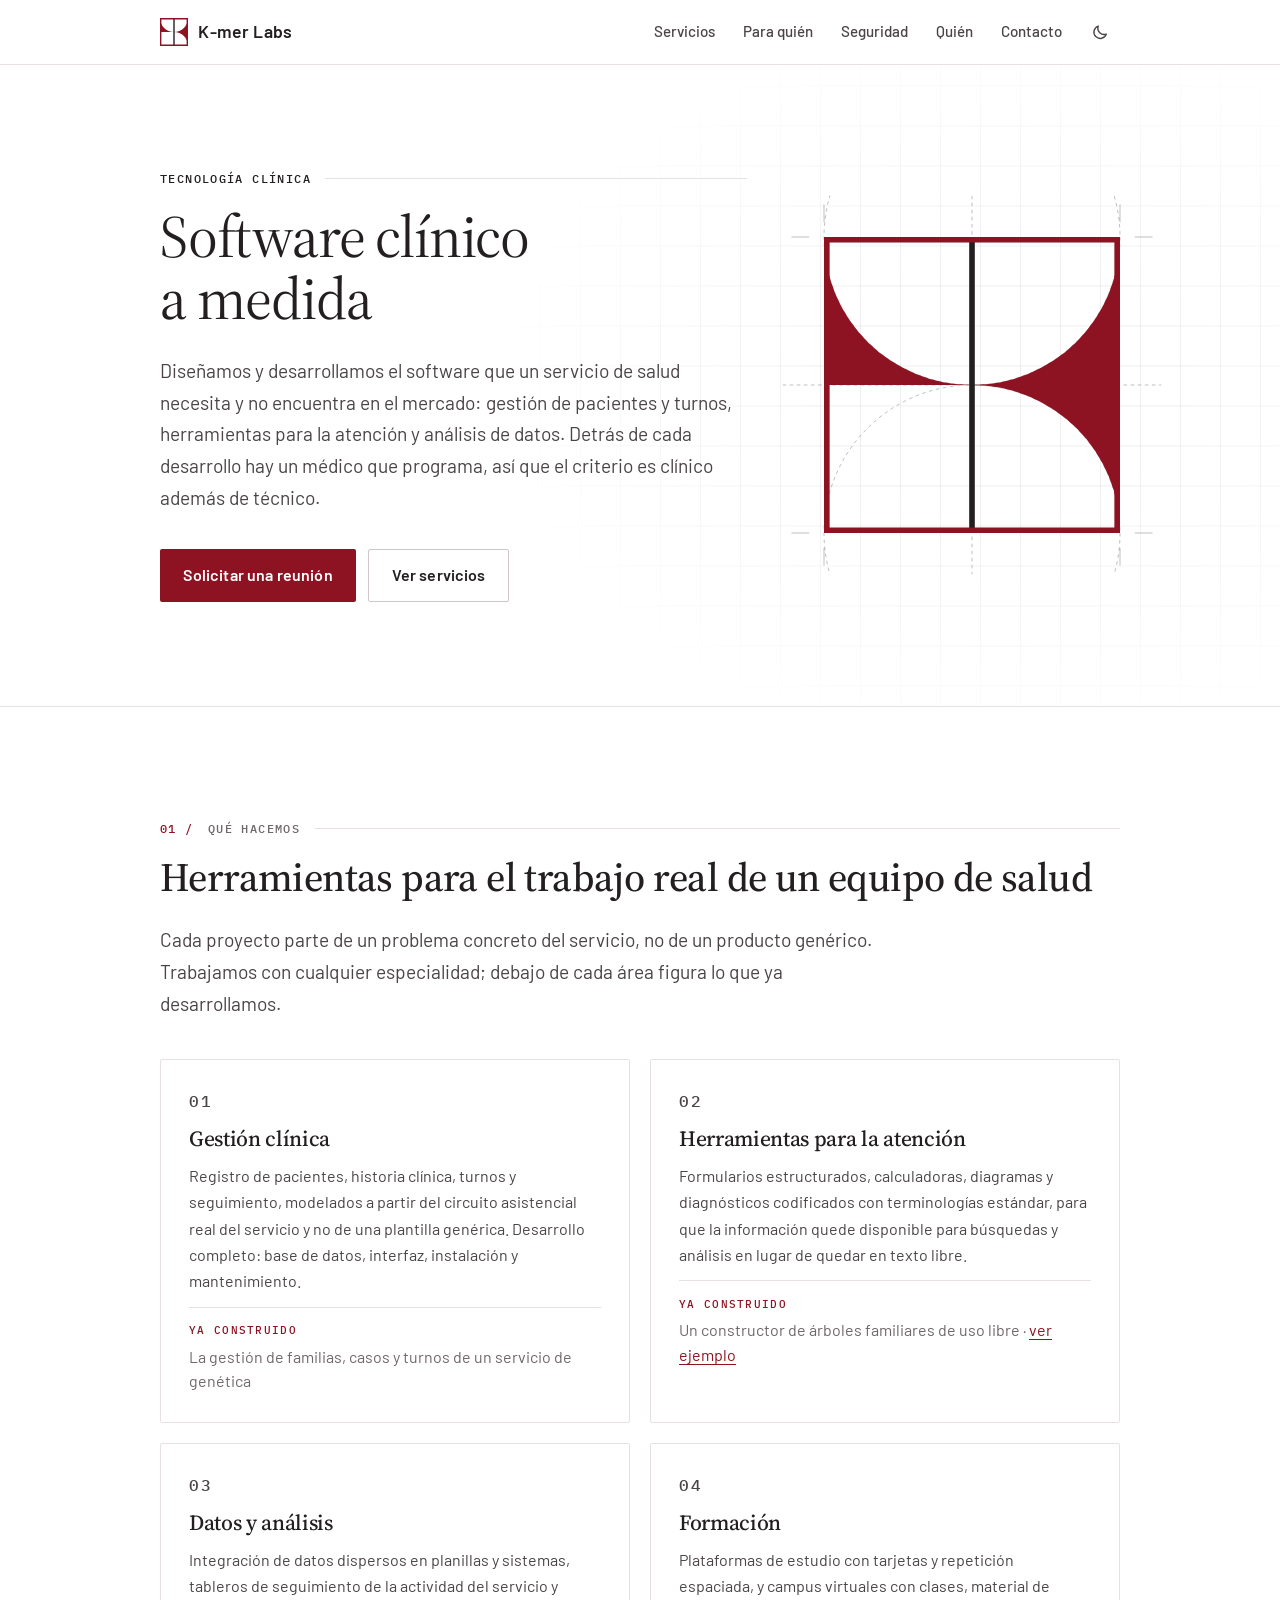
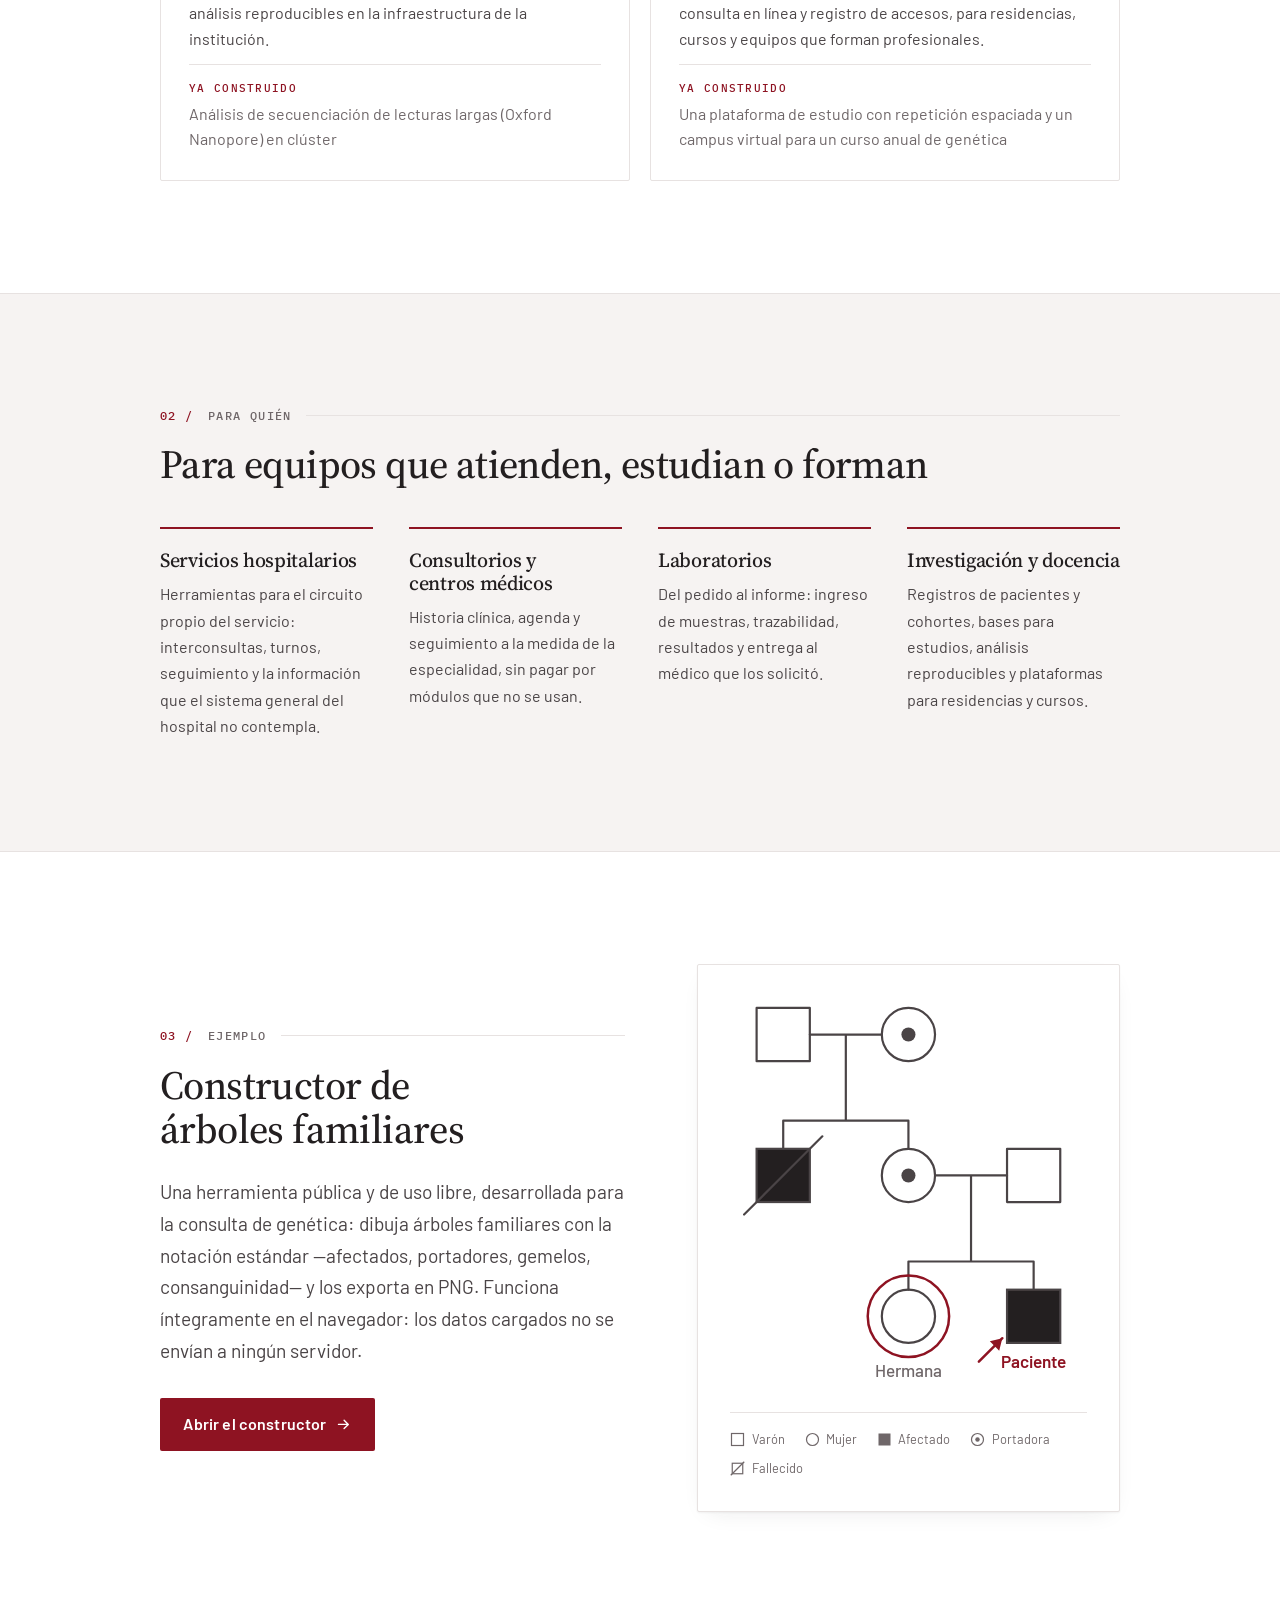
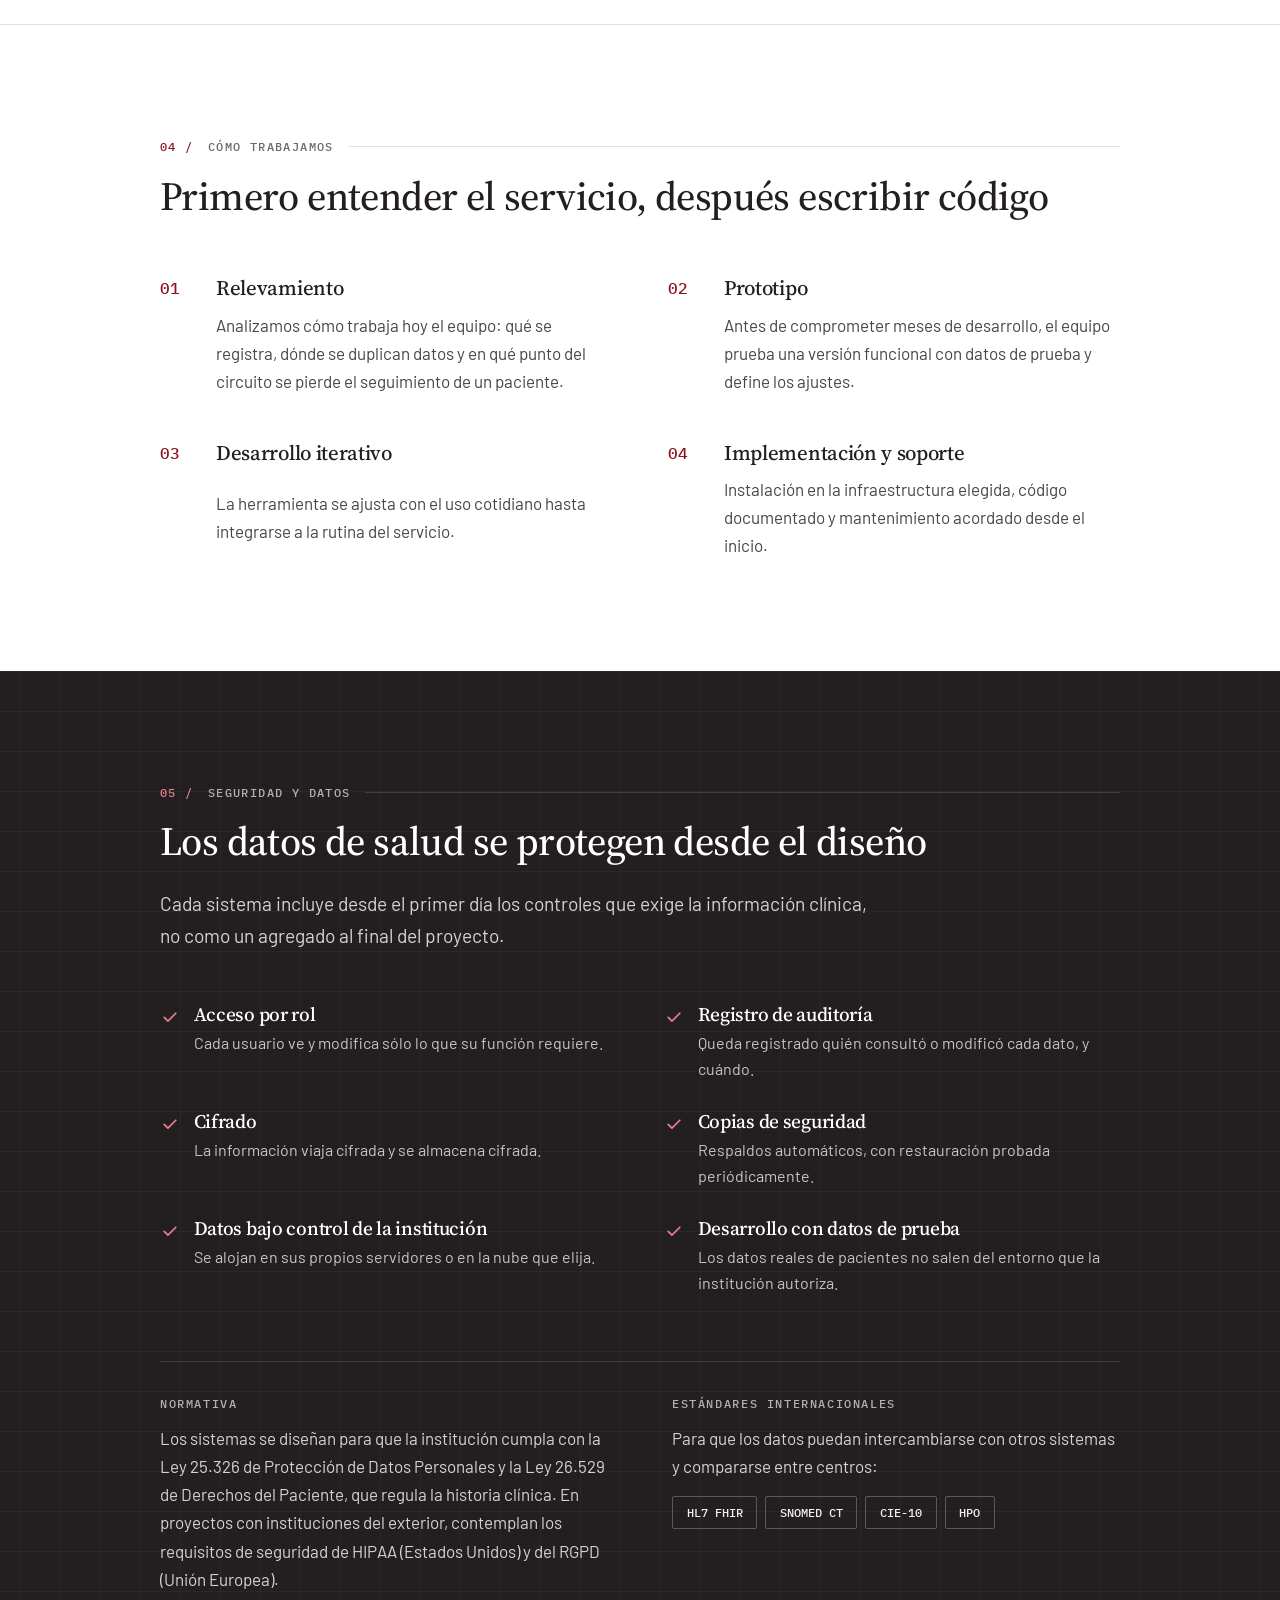
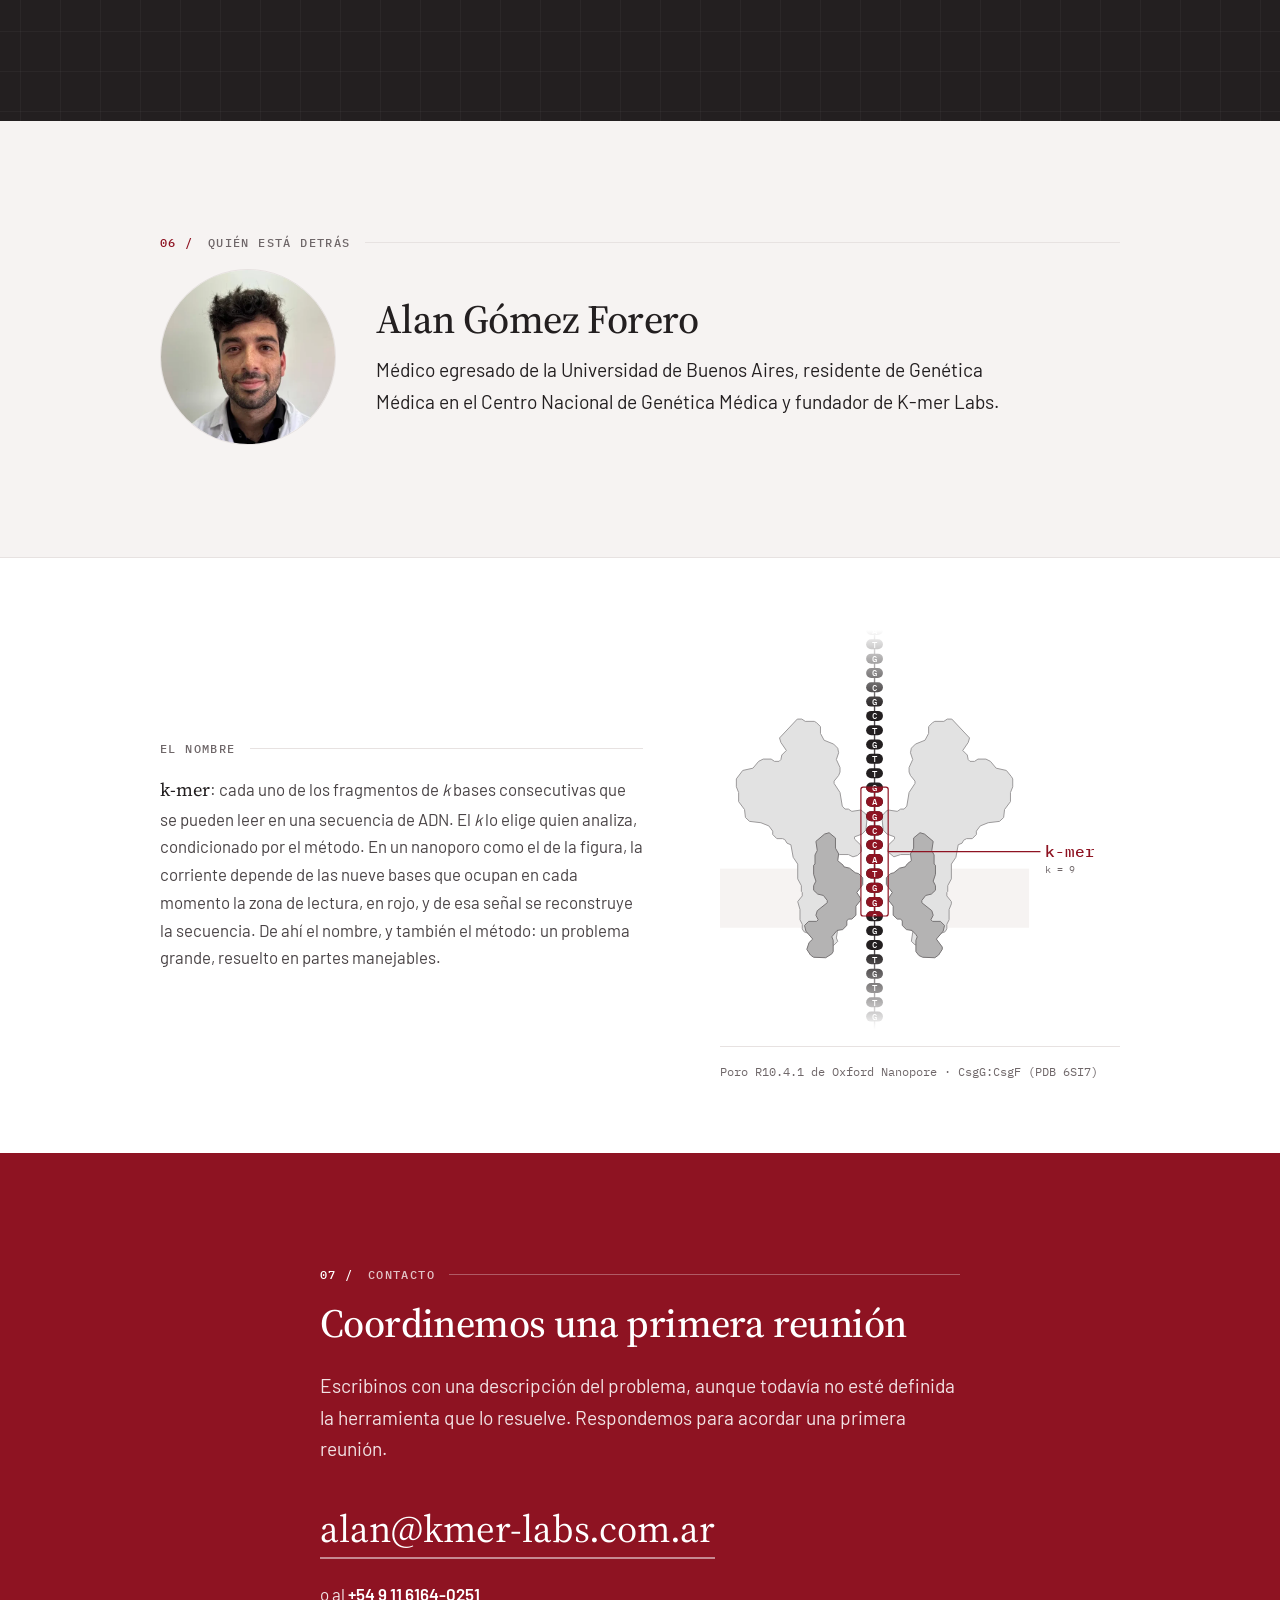
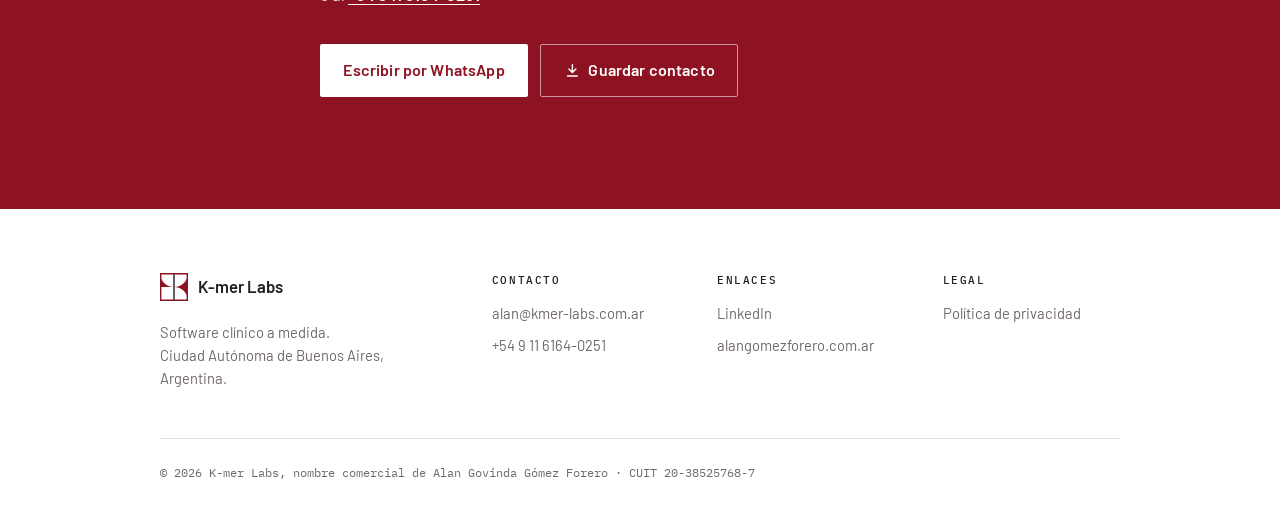
==== index.html @ a001213b "Poro mínimo en «El nombre», «Quién» con foto y poro.html con la estética del sitio - «El nombre» pas" ====
<!DOCTYPE html>
<html lang="es-AR">

<head>
    <meta charset="UTF-8">
    <meta name="viewport" content="width=device-width, initial-scale=1.0">
    <title>K-mer Labs | Software clínico a medida</title>
    <meta name="description"
        content="K-mer Labs diseña y desarrolla software clínico a medida para servicios de salud, consultorios, laboratorios e instituciones: gestión de pacientes y turnos, herramientas para la consulta y análisis de datos.">

    <link rel="canonical" href="https://kmer-labs.com.ar/">
    <link rel="icon" href="favicon.svg" type="image/svg+xml">
    <link rel="apple-touch-icon" href="apple-touch-icon.png">
    <meta name="theme-color" content="#8e1322">

    <meta property="og:type" content="website">
    <meta property="og:url" content="https://kmer-labs.com.ar/">
    <meta property="og:title" content="K-mer Labs | Software clínico a medida">
    <meta property="og:description"
        content="Herramientas de software para equipos de salud, pensadas desde la consulta.">
    <meta property="og:image" content="https://kmer-labs.com.ar/og.png">
    <meta property="og:locale" content="es_AR">
    <meta name="twitter:card" content="summary_large_image">

    <!-- Tema: se aplica antes de pintar para que no haya parpadeo -->
    <script>
        (function () {
            try {
                var saved = localStorage.getItem('theme');
                if (saved === 'dark' || saved === 'light') {
                    document.documentElement.setAttribute('data-theme', saved);
                }
            } catch (e) { /* localStorage bloqueado: queda la preferencia del sistema */ }
        }());
    </script>

    <!-- Las dos que se ven en la primera pantalla: que no esperen a la hoja de estilos -->
    <link rel="preload" href="fonts/source-serif-4-var.woff2" as="font" type="font/woff2" crossorigin>
    <link rel="preload" href="fonts/barlow-400.woff2" as="font" type="font/woff2" crossorigin>
    <!-- ?v=: GitHub Pages deja que el navegador guarde CSS y JS 10 minutos. Al cambiarlos,
         subir el número: si no, el HTML nuevo se ve un rato con los estilos viejos. -->
    <link rel="stylesheet" href="styles.css?v=12">

    <script type="application/ld+json">
    {
      "@context": "https://schema.org",
      "@type": "Organization",
      "name": "K-mer Labs",
      "url": "https://kmer-labs.com.ar",
      "logo": "https://kmer-labs.com.ar/apple-touch-icon.png",
      "slogan": "Software clínico a medida",
      "description": "Diseño y desarrollo de software clínico a medida para servicios de salud, consultorios, laboratorios e instituciones.",
      "email": "alan@kmer-labs.com.ar",
      "telephone": "+54 9 11 6164-0251",
      "address": {
        "@type": "PostalAddress",
        "addressLocality": "Ciudad Autónoma de Buenos Aires",
        "addressCountry": "AR"
      },
      "taxID": "20-38525768-7",
      "founder": {
        "@type": "Person",
        "name": "Alan Gómez Forero",
        "url": "https://alangomezforero.com.ar",
        "image": "https://kmer-labs.com.ar/img/retrato.webp",
        "sameAs": ["https://www.linkedin.com/in/alangomezforero/"]
      }
    }
    </script>
</head>

<body>
    <a class="skip-link" href="#main">Saltar al contenido</a>

    <!-- El logo, una sola vez: la barra y el pie lo usan con <use>. Los colores van en
         style para que tomen las variables del tema; los atributos no aceptan var(). -->
    <svg width="0" height="0" style="position:absolute" aria-hidden="true" focusable="false">
        <symbol id="kmer-mark" viewBox="0 0 100 100">
            <path style="fill:var(--mark-red)" d="M0 0A50 50 0 0 0 50 50H0Z" />
            <path style="fill:var(--mark-red)" d="M100 0V100A50 50 0 0 0 50 50A50 50 0 0 0 100 0Z" />
            <path style="fill:none;stroke:var(--mark-line);stroke-width:var(--mark-stroke, 1.9)" d="M50 0V100" />
            <path style="fill:none;stroke:var(--mark-red);stroke-width:var(--mark-stroke, 1.9)" d="M2.5 2.5H97.5V97.5H2.5Z" />
        </symbol>
    </svg>

    <!-- ============ Navegación ============ -->
    <nav class="nav" aria-label="Principal">
        <div class="wrap">
            <div class="nav__bar">
                <a class="nav__brand" href="#">
                    <svg class="brand-mark" viewBox="0 0 100 100" aria-hidden="true"><use href="#kmer-mark" /></svg>
                    K-mer Labs
                </a>

                <div class="nav__right">
                    <div class="nav__links">
                        <a href="#servicios">Servicios</a>
                        <a href="#para-quien">Para quién</a>
                        <a href="#seguridad">Seguridad</a>
                        <a href="#quien">Quién</a>
                        <a href="#contacto">Contacto</a>
                    </div>

                    <button class="icon-btn" id="theme-toggle" type="button" aria-label="Cambiar entre tema claro y oscuro">
                        <svg class="icon-sun" viewBox="0 0 24 24" fill="none" stroke="currentColor" stroke-width="1.8"
                            stroke-linecap="round" aria-hidden="true">
                            <circle cx="12" cy="12" r="4.2" />
                            <path d="M12 2v2M12 20v2M4.9 4.9l1.4 1.4M17.7 17.7l1.4 1.4M2 12h2M20 12h2M4.9 19.1l1.4-1.4M17.7 6.3l1.4-1.4" />
                        </svg>
                        <svg class="icon-moon" viewBox="0 0 24 24" fill="none" stroke="currentColor" stroke-width="1.8"
                            stroke-linecap="round" stroke-linejoin="round" aria-hidden="true">
                            <path d="M20 14.5A8.2 8.2 0 019.5 4a8.3 8.3 0 1010.5 10.5z" />
                        </svg>
                    </button>

                    <button class="icon-btn nav__toggle" id="nav-toggle" type="button" aria-expanded="false"
                        aria-controls="nav-mobile" aria-label="Abrir menú">
                        <svg viewBox="0 0 24 24" fill="none" stroke="currentColor" stroke-width="1.8"
                            stroke-linecap="round" aria-hidden="true">
                            <path d="M4 7h16M4 12h16M4 17h16" />
                        </svg>
                    </button>
                </div>
            </div>

            <div class="nav__mobile" id="nav-mobile">
                <a href="#servicios">Servicios</a>
                <a href="#para-quien">Para quién</a>
                <a href="#seguridad">Seguridad</a>
                <a href="#quien">Quién</a>
                <a href="#contacto">Contacto</a>
            </div>
        </div>
    </nav>

    <main id="main">

        <!-- ============ Hero ============ -->
        <header class="hero">
            <div class="wrap">
                <div class="hero__grid">
                    <div>
                        <p class="section__label">Tecnología clínica</p>
                        <h1 class="hero__title">Software clínico a medida</h1>
                        <p class="lead">
                            Diseñamos y desarrollamos el software que un servicio de salud necesita y no encuentra en
                            el mercado: gestión de pacientes y turnos, herramientas para la atención y análisis de
                            datos. Detrás de cada desarrollo hay un médico que programa, así que el criterio es
                            clínico además de técnico.
                        </p>
                        <div class="btn-row">
                            <a class="btn btn--primary" href="#contacto">Solicitar una reunión</a>
                            <a class="btn btn--ghost" href="#servicios">Ver servicios</a>
                        </div>
                    </div>

                    <!-- El logo de la tarjeta, que se dibuja solo: el marco desde arriba al
                         centro, el eje, y al final las dos curvas que forman la K. Detrás, como
                         en un plano, su construcción: los dos círculos de radio 50 de los que
                         salen las curvas, los ejes y las marcas de corte en las esquinas. -->
                    <svg class="hero__mark" viewBox="0 0 100 100" aria-hidden="true">
                        <defs>
                            <clipPath id="mk-clip"><rect x="-14" y="-14" width="128" height="128" /></clipPath>
                        </defs>
                        <g clip-path="url(#mk-clip)">
                            <circle class="mk-guide mk-guide--dash" cx="50" cy="0" r="50" />
                            <circle class="mk-guide mk-guide--dash" cx="50" cy="100" r="50" />
                            <path class="mk-guide mk-guide--dash" d="M-14 50H114M50 -14V114" />
                        </g>
                        <path class="mk-guide"
                            d="M-11 0H-5M0 -11V-5M105 0H111M100 -11V-5M-11 100H-5M0 105V111M105 100H111M100 105V111" />
                        <path class="mk-fill" style="--d:1.25s;--t:.7s" d="M0 0A50 50 0 0 0 50 50H0Z" />
                        <path class="mk-fill" style="--d:1.45s;--t:.7s" d="M100 0V100A50 50 0 0 0 50 50A50 50 0 0 0 100 0Z" />
                        <path class="mk-axis" pathLength="1" style="--d:.75s;--t:.6s" d="M50 0V100" />
                        <path class="mk-frame" pathLength="1" style="--d:.1s;--t:1.1s" d="M50 .95H99.05V99.05H.95V.95Z" />
                    </svg>
                </div>
            </div>
        </header>

        <!-- ============ Servicios ============ -->
        <section class="section" id="servicios">
            <div class="wrap">
                <p class="section__label">Qué hacemos</p>
                <h2 class="section__title">Herramientas para el trabajo real de un equipo de salud</h2>
                <p class="lead">
                    Cada proyecto parte de un problema concreto del servicio, no de un producto genérico.
                    Trabajamos con cualquier especialidad; debajo de cada área figura lo que ya desarrollamos.
                </p>

                <div class="cards">
                    <article class="card">
                        <p class="card__num">01</p>
                        <h3>Gestión clínica</h3>
                        <p>
                            Registro de pacientes, historia clínica, turnos y seguimiento, modelados a partir del
                            circuito asistencial real del servicio y no de una plantilla genérica. Desarrollo
                            completo: base de datos, interfaz, instalación y mantenimiento.
                        </p>
                        <p class="card__stack"><span class="card__meta">Ya construido</span>La gestión de familias, casos y turnos de un servicio de genética</p>
                    </article>

                    <article class="card">
                        <p class="card__num">02</p>
                        <h3>Herramientas para la atención</h3>
                        <p>
                            Formularios estructurados, calculadoras, diagramas y diagnósticos codificados con
                            terminologías estándar, para que la información quede disponible para búsquedas y
                            análisis en lugar de quedar en texto libre.
                        </p>
                        <p class="card__stack"><span class="card__meta">Ya construido</span>Un constructor de árboles familiares de uso libre · <a href="#ejemplo">ver ejemplo</a></p>
                    </article>

                    <article class="card">
                        <p class="card__num">03</p>
                        <h3>Datos y análisis</h3>
                        <p>
                            Integración de datos dispersos en planillas y sistemas, tableros de seguimiento de la
                            actividad del servicio y análisis reproducibles en la infraestructura de la institución.
                        </p>
                        <p class="card__stack"><span class="card__meta">Ya construido</span>Análisis de secuenciación de lecturas largas (Oxford Nanopore) en clúster</p>
                    </article>

                    <article class="card">
                        <p class="card__num">04</p>
                        <h3>Formación</h3>
                        <p>
                            Plataformas de estudio con tarjetas y repetición espaciada, y campus virtuales con clases,
                            material de consulta en línea y registro de accesos, para residencias, cursos y equipos
                            que forman profesionales.
                        </p>
                        <p class="card__stack"><span class="card__meta">Ya construido</span>Una plataforma de estudio con repetición espaciada y un campus virtual para un curso anual de genética</p>
                    </article>
                </div>
            </div>
        </section>

        <!-- ============ Para quién ============ -->
        <!-- Los cuatro tipos de equipo que pueden contratar. Cada uno con el problema
             que suele traer, para que quien lee se reconozca en una línea. -->
        <section class="section section--sunken" id="para-quien">
            <div class="wrap">
                <p class="section__label">Para quién</p>
                <h2 class="section__title">Para equipos que atienden, estudian o forman</h2>

                <ul class="audience">
                    <li>
                        <h3>Servicios hospitalarios</h3>
                        <p>
                            Herramientas para el circuito propio del servicio: interconsultas, turnos, seguimiento y
                            la información que el sistema general del hospital no contempla.
                        </p>
                    </li>
                    <li>
                        <h3>Consultorios y centros médicos</h3>
                        <p>
                            Historia clínica, agenda y seguimiento a la medida de la especialidad, sin pagar por
                            módulos que no se usan.
                        </p>
                    </li>
                    <li>
                        <h3>Laboratorios</h3>
                        <p>
                            Del pedido al informe: ingreso de muestras, trazabilidad, resultados y entrega al médico
                            que los solicitó.
                        </p>
                    </li>
                    <li>
                        <h3>Investigación y docencia</h3>
                        <p>
                            Registros de pacientes y cohortes, bases para estudios, análisis reproducibles y
                            plataformas para residencias y cursos.
                        </p>
                    </li>
                </ul>
            </div>
        </section>

        <!-- ============ Un ejemplo ============ -->
        <!-- Una herramienta chica y pública que muestra cómo trabajamos. Es de genética
             porque es lo que hay hecho; la sección vale para cualquier especialidad. -->
        <section class="section" id="ejemplo">
            <div class="wrap">
                <div class="tool">
                    <div>
                        <p class="section__label">Ejemplo</p>
                        <h2 class="section__title">Constructor de árboles familiares</h2>
                        <p class="lead">
                            Una herramienta pública y de uso libre, desarrollada para la consulta de genética:
                            dibuja árboles familiares con la notación estándar —afectados, portadores, gemelos,
                            consanguinidad— y los exporta en PNG. Funciona íntegramente en el navegador: los datos
                            cargados no se envían a ningún servidor.
                        </p>
                        <div class="btn-row">
                            <a class="btn btn--primary" href="https://alangomezforero.com.ar/arbol/">
                                Abrir el constructor
                                <svg viewBox="0 0 24 24" fill="none" stroke="currentColor" stroke-width="2"
                                    stroke-linecap="round" stroke-linejoin="round" aria-hidden="true">
                                    <path d="M5 12h14M13 6l6 6-6 6" />
                                </svg>
                            </a>
                        </div>
                    </div>

                    <!-- Tres generaciones con la notación estándar: el tío materno afectado y
                         fallecido, la abuela y la madre portadoras, el paciente señalado con la
                         flecha y, con el aro, la hermana, que es a quien hay que asesorar. -->
                    <figure class="tool__figure">
                        <svg class="ped" viewBox="76 16 228 252" role="img"
                            aria-label="Árbol familiar de ejemplo en tres generaciones. El tío materno es un varón afectado y fallecido; la abuela y la madre son portadoras; el paciente es un varón afectado y su hermana está señalada para asesoramiento.">
                            <!-- I: los abuelos maternos -->
                            <rect class="tr" x="93" y="23" width="34" height="34" />
                            <circle class="tr" cx="190" cy="40" r="17" />
                            <circle class="tc" cx="190" cy="40" r="4.5" />
                            <path class="tr" d="M127 40H173M150 40V95M110 95H190M110 95V113M190 95V113" />
                            <!-- II: el tío, la madre y el padre -->
                            <rect class="tf" x="93" y="113" width="34" height="34" />
                            <path class="tr" d="M85 155L135 105" />
                            <circle class="tr" cx="190" cy="130" r="17" />
                            <circle class="tc" cx="190" cy="130" r="4.5" />
                            <rect class="tr" x="253" y="113" width="34" height="34" />
                            <path class="tr" d="M207 130H253M230 130V185M190 185H270M190 185V203M270 185V203" />
                            <!-- III: la hermana y el paciente -->
                            <circle class="tr" cx="190" cy="220" r="17" />
                            <circle class="tr tr--accent" cx="190" cy="220" r="26" />
                            <rect class="tf" x="253" y="203" width="34" height="34" />
                            <path class="tr tr--accent" d="M235 249L250 234" />
                            <path class="tf--accent" d="M250 234L242 236L248 242z" />
                            <text class="tl" x="190" y="248" dy="1em">Hermana</text>
                            <text class="tl tl--proband" x="270" y="242" dy="1em">Paciente</text>
                        </svg>

                        <ul class="legend" aria-label="Cómo leer el árbol">
                            <li>
                                <svg viewBox="0 0 20 20" aria-hidden="true">
                                    <rect x="2" y="2" width="16" height="16" fill="none" stroke="currentColor" stroke-width="1.6" />
                                </svg>Varón
                            </li>
                            <li>
                                <svg viewBox="0 0 20 20" aria-hidden="true">
                                    <circle cx="10" cy="10" r="8" fill="none" stroke="currentColor" stroke-width="1.6" />
                                </svg>Mujer
                            </li>
                            <li>
                                <svg viewBox="0 0 20 20" aria-hidden="true">
                                    <rect x="2" y="2" width="16" height="16" fill="currentColor" />
                                </svg>Afectado
                            </li>
                            <li>
                                <svg viewBox="0 0 20 20" aria-hidden="true">
                                    <circle cx="10" cy="10" r="8" fill="none" stroke="currentColor" stroke-width="1.6" />
                                    <circle cx="10" cy="10" r="3" fill="currentColor" />
                                </svg>Portadora
                            </li>
                            <li>
                                <svg viewBox="0 0 20 20" aria-hidden="true">
                                    <rect x="3" y="3" width="14" height="14" fill="none" stroke="currentColor" stroke-width="1.6" />
                                    <line x1="1" y1="19" x2="19" y2="1" stroke="currentColor" stroke-width="1.6" />
                                </svg>Fallecido
                            </li>
                        </ul>
                    </figure>
                </div>
            </div>
        </section>

        <!-- ============ Cómo trabajamos ============ -->
        <section class="section" id="proceso">
            <div class="wrap">
                <p class="section__label">Cómo trabajamos</p>
                <h2 class="section__title">Primero entender el servicio, después escribir código</h2>

                <ol class="steps">
                    <li class="steps__item">
                        <h3>Relevamiento</h3>
                        <p>
                            Analizamos cómo trabaja hoy el equipo: qué se registra, dónde se duplican datos y en
                            qué punto del circuito se pierde el seguimiento de un paciente.
                        </p>
                    </li>

                    <li class="steps__item">
                        <h3>Prototipo</h3>
                        <p>
                            Antes de comprometer meses de desarrollo, el equipo prueba una versión funcional con
                            datos de prueba y define los ajustes.
                        </p>
                    </li>

                    <li class="steps__item">
                        <h3>Desarrollo iterativo</h3>
                        <p>
                            La herramienta se ajusta con el uso cotidiano hasta integrarse a la rutina del
                            servicio.
                        </p>
                    </li>

                    <li class="steps__item">
                        <h3>Implementación y soporte</h3>
                        <p>
                            Instalación en la infraestructura elegida, código documentado y mantenimiento
                            acordado desde el inicio.
                        </p>
                    </li>
                </ol>
            </div>
        </section>

        <!-- ============ Seguridad y datos ============ -->
        <!-- La única franja oscura del sitio: es la sección que más tiene que pesar para
             quien va a confiar datos de pacientes. Las normas se nombran como lo que el
             sistema le permite cumplir a la institución, que es la obligada; K-mer Labs
             no tiene certificaciones propias que declarar. -->
        <section class="section section--ink" id="seguridad">
            <div class="wrap">
                <p class="section__label">Seguridad y datos</p>
                <h2 class="section__title">Los datos de salud se protegen desde el diseño</h2>
                <p class="lead">
                    Cada sistema incluye desde el primer día los controles que exige la información clínica, no
                    como un agregado al final del proyecto.
                </p>

                <ul class="practices">
                    <li>
                        <svg viewBox="0 0 24 24" fill="none" stroke="currentColor" stroke-width="2"
                            stroke-linecap="round" stroke-linejoin="round" aria-hidden="true">
                            <path d="M5 12.5l4.5 4.5L19 7.5" />
                        </svg>
                        <h3>Acceso por rol</h3>
                        <p>Cada usuario ve y modifica sólo lo que su función requiere.</p>
                    </li>
                    <li>
                        <svg viewBox="0 0 24 24" fill="none" stroke="currentColor" stroke-width="2"
                            stroke-linecap="round" stroke-linejoin="round" aria-hidden="true">
                            <path d="M5 12.5l4.5 4.5L19 7.5" />
                        </svg>
                        <h3>Registro de auditoría</h3>
                        <p>Queda registrado quién consultó o modificó cada dato, y cuándo.</p>
                    </li>
                    <li>
                        <svg viewBox="0 0 24 24" fill="none" stroke="currentColor" stroke-width="2"
                            stroke-linecap="round" stroke-linejoin="round" aria-hidden="true">
                            <path d="M5 12.5l4.5 4.5L19 7.5" />
                        </svg>
                        <h3>Cifrado</h3>
                        <p>La información viaja cifrada y se almacena cifrada.</p>
                    </li>
                    <li>
                        <svg viewBox="0 0 24 24" fill="none" stroke="currentColor" stroke-width="2"
                            stroke-linecap="round" stroke-linejoin="round" aria-hidden="true">
                            <path d="M5 12.5l4.5 4.5L19 7.5" />
                        </svg>
                        <h3>Copias de seguridad</h3>
                        <p>Respaldos automáticos, con restauración probada periódicamente.</p>
                    </li>
                    <li>
                        <svg viewBox="0 0 24 24" fill="none" stroke="currentColor" stroke-width="2"
                            stroke-linecap="round" stroke-linejoin="round" aria-hidden="true">
                            <path d="M5 12.5l4.5 4.5L19 7.5" />
                        </svg>
                        <h3>Datos bajo control de la institución</h3>
                        <p>Se alojan en sus propios servidores o en la nube que elija.</p>
                    </li>
                    <li>
                        <svg viewBox="0 0 24 24" fill="none" stroke="currentColor" stroke-width="2"
                            stroke-linecap="round" stroke-linejoin="round" aria-hidden="true">
                            <path d="M5 12.5l4.5 4.5L19 7.5" />
                        </svg>
                        <h3>Desarrollo con datos de prueba</h3>
                        <p>Los datos reales de pacientes no salen del entorno que la institución autoriza.</p>
                    </li>
                </ul>

                <div class="compliance">
                    <div>
                        <h3>Normativa</h3>
                        <p>
                            Los sistemas se diseñan para que la institución cumpla con la Ley 25.326 de Protección
                            de Datos Personales y la Ley 26.529 de Derechos del Paciente, que regula la historia
                            clínica. En proyectos con instituciones del exterior, contemplan los requisitos de
                            seguridad de HIPAA (Estados Unidos) y del RGPD (Unión Europea).
                        </p>
                    </div>
                    <div>
                        <h3>Estándares internacionales</h3>
                        <p>Para que los datos puedan intercambiarse con otros sistemas y compararse entre centros:</p>
                        <ul class="tags">
                            <li>HL7 FHIR</li>
                            <li>SNOMED CT</li>
                            <li>CIE-10</li>
                            <li>HPO</li>
                        </ul>
                    </div>
                </div>
            </div>
        </section>

        <!-- ============ Quién ============ -->
        <section class="section section--sunken" id="quien">
            <div class="wrap">
                <p class="section__label">Quién está detrás</p>

                <!-- Foto y una línea: el detalle (formación, matrícula, trabajos) está en
                     su sitio personal, enlazado desde el pie. -->
                <div class="profile">
                    <img class="profile__photo" src="img/retrato.webp?v=3" width="480" height="480"
                        alt="Retrato de Alan Gómez Forero" loading="lazy" decoding="async">
                    <div>
                        <h2 class="section__title">Alan Gómez Forero</h2>
                        <p class="lead">
                            Médico egresado de la Universidad de Buenos Aires, residente de Genética Médica en el
                            Centro Nacional de Genética Médica y fundador de K-mer Labs.
                        </p>
                    </div>
                </div>
            </div>
        </section>

        <!-- ============ El nombre ============ -->
        <!-- Un nanoporo lee de a k-mers: la corriente depende de las bases que ocupan sus cabezales
             de lectura. La figura es el poro R10.4.1, el de dos cabezales, en versión mínima: la
             hebra baja y lo único señalado es el k-mer que está entrando. Es de 9 bases, como el
             modelo de poro de ONT para el R10.4.1: centrado entre las dos constricciones, que están
             a 29 Å, las abarca a las dos con dos bases de contexto de cada lado. Va al final, justo
             antes del contacto. La animación completa, con los dos poros, el motor y la señal, es
             poro.html: sigue publicada, pero la portada no la enlaza. -->
        <section class="kmer" aria-labelledby="kmer-titulo">
            <div class="wrap kmer__grid">
                <div>
                    <p class="section__label" id="kmer-titulo">El nombre</p>
                    <p class="kmer__def">
                        <dfn>k-mer</dfn>: cada uno de los fragmentos de <i>k</i> bases consecutivas que se pueden
                        leer en una secuencia de ADN. El <i>k</i> lo elige quien analiza, condicionado por el
                        método. En un nanoporo como el de la figura, la corriente depende de las nueve bases que
                        ocupan en cada momento la zona de lectura, en rojo, y de esa señal se reconstruye la
                        secuencia. De ahí el nombre, y también el método: un problema grande, resuelto en partes
                        manejables.
                    </p>
                </div>

                <!-- Todo en angstroms. Las proteínas son el corte de CsgG y del péptido de CsgF de PDB
                     6SI7, tal cual salen del bloque «geometria» de poro.html; su grupo da vuelta el eje
                     porque ahí z crece hacia arriba. La hebra la arma el script del final: una copia en tinta, que se desvanece
                     en las puntas, y otra en rojo recortada a la ventana, que es el k-mer. -->
                <figure class="kmer__fig" id="kmer-fig">
                    <svg class="poro-min" viewBox="-68 -80 176 176" role="img"
                        aria-label="Esquema de un nanoporo: la hebra de ADN atraviesa el poro R10.4.1 de arriba hacia abajo y las nueve bases que abarcan sus dos cabezales de lectura, el k-mer, aparecen resaltadas.">
                        <defs>
                            <clipPath id="kmer-ventana"><rect x="-6" y="-10.85" width="12" height="56.7" /></clipPath>
                            <linearGradient id="hebra-fundido" x1="0" y1="-80" x2="0" y2="96" gradientUnits="userSpaceOnUse">
                                <stop offset="0" stop-color="#fff" stop-opacity="0" />
                                <stop offset=".2" stop-color="#fff" />
                                <stop offset=".8" stop-color="#fff" />
                                <stop offset="1" stop-color="#fff" stop-opacity="0" />
                            </linearGradient>
                            <mask id="hebra-mascara" maskUnits="userSpaceOnUse" x="-68" y="-80" width="176" height="176">
                                <rect x="-68" y="-80" width="176" height="176" fill="url(#hebra-fundido)" />
                            </mask>
                        </defs>

                        <rect class="pm-memb" x="-68" y="25" width="42" height="26" />
                        <rect class="pm-memb" x="26" y="25" width="42" height="26" />
                        <g transform="scale(1 -1)">
                            <path class="pm-proteina" d="M-23.5,-57.8 L-18.0,-58.8 L-16.2,-57.0 L-16.8,-55.5 L-16.2,-51.5 L-17.2,-50.0 L-17.2,-46.0 L-17.8,-45.5 L-17.8,-43.5 L-16.8,-42.0 L-16.8,-40.0 L-19.2,-36.5 L-21.2,-35.0 L-21.2,-34.0 L-20.2,-32.5 L-20.8,-26.0 L-19.8,-23.5 L-19.8,-21.5 L-18.8,-19.5 L-18.8,-17.5 L-17.5,-16.8 L-15.5,-18.8 L-11.5,-18.8 L-9.5,-19.8 L-7.5,-19.2 L-5.8,-17.5 L-5.8,-16.0 L-6.2,-14.5 L-8.8,-12.0 L-8.8,-11.0 L-5.5,-9.8 L-3.8,-8.0 L-3.2,-2.0 L-3.8,-1.0 L-6.0,0.8 L-10.0,0.2 L-11.5,1.2 L-13.0,1.2 L-14.2,2.5 L-15.2,8.5 L-17.8,12.5 L-17.8,13.5 L-15.8,16.0 L-15.2,17.5 L-15.2,19.5 L-16.8,23.0 L-15.8,26.0 L-16.2,28.0 L-18.0,29.8 L-22.2,31.5 L-23.8,34.5 L-23.8,37.5 L-25.5,39.2 L-26.5,39.8 L-30.5,39.8 L-32.0,40.8 L-34.0,40.8 L-41.8,32.5 L-41.2,30.5 L-38.8,27.0 L-40.8,25.0 L-41.2,23.0 L-42.0,22.2 L-44.0,22.2 L-45.5,23.2 L-49.0,23.2 L-51.0,22.2 L-53.5,19.2 L-58.0,18.2 L-60.8,14.5 L-60.8,11.0 L-59.8,8.5 L-59.8,4.5 L-57.2,1.0 L-56.8,-2.5 L-55.0,-4.2 L-50.0,-4.8 L-46.5,-6.2 L-44.8,-8.5 L-44.8,-10.0 L-43.0,-11.8 L-40.5,-11.8 L-39.5,-12.2 L-38.5,-13.8 L-36.8,-14.5 L-35.8,-20.0 L-33.8,-23.0 L-33.8,-29.5 L-32.2,-32.5 L-32.2,-35.0 L-31.8,-35.5 L-31.8,-37.0 L-33.8,-39.5 L-32.8,-43.0 L-32.8,-47.5 L-31.8,-49.5 L-31.8,-51.5 L-31.0,-52.8 L-27.0,-54.2 L-23.5,-57.8 Z" />
                            <path class="pm-proteina" d="M17.8,-58.5 L20.0,-58.8 L20.5,-58.2 L22.5,-58.2 L27.0,-54.2 L31.0,-52.8 L31.8,-51.5 L31.8,-49.5 L32.8,-47.5 L32.8,-43.0 L33.8,-40.5 L33.8,-39.5 L31.8,-37.0 L31.8,-35.5 L32.2,-35.0 L32.2,-32.5 L33.8,-29.5 L33.8,-23.0 L35.8,-20.0 L36.8,-14.5 L38.5,-13.8 L39.2,-12.5 L40.5,-11.8 L43.0,-11.8 L44.8,-10.0 L44.8,-8.5 L46.5,-6.2 L50.0,-4.8 L55.0,-4.2 L56.8,-2.5 L57.2,1.0 L59.8,4.5 L59.8,8.5 L60.8,11.0 L60.8,14.5 L60.2,15.5 L58.0,18.2 L53.5,19.2 L51.0,22.2 L49.0,23.2 L45.5,23.2 L44.0,22.2 L42.0,22.2 L41.2,23.0 L40.8,25.0 L38.8,27.0 L41.2,30.5 L41.8,32.5 L34.0,40.8 L32.0,40.8 L30.5,39.8 L26.5,39.8 L25.5,39.2 L23.8,37.5 L23.8,34.5 L22.2,31.5 L18.0,29.8 L16.2,28.0 L15.8,26.0 L16.8,23.0 L15.2,19.5 L15.2,17.5 L15.8,16.0 L17.8,13.5 L17.8,12.5 L15.2,8.5 L14.2,2.5 L13.0,1.2 L11.5,1.2 L10.0,0.2 L6.0,0.8 L5.0,0.2 L3.2,-2.0 L3.8,-8.0 L5.5,-9.8 L8.8,-11.0 L8.8,-12.0 L6.2,-14.5 L5.8,-17.5 L8.5,-19.8 L11.5,-18.8 L15.5,-18.8 L17.5,-16.8 L18.8,-17.5 L18.8,-19.5 L19.8,-21.5 L19.8,-23.5 L20.8,-26.0 L20.2,-32.5 L21.2,-34.0 L21.2,-35.0 L19.2,-36.5 L16.8,-40.0 L16.8,-42.0 L17.8,-43.5 L17.8,-45.5 L17.2,-46.0 L17.2,-50.0 L16.2,-51.5 L16.8,-53.0 L16.2,-57.0 L17.8,-58.5 Z" />
                            <path class="pm-proteina pm-proteina--f" d="M-26.8,-64.0 L-21.5,-64.2 L-18.8,-62.5 L-18.2,-61.5 L-18.2,-56.5 L-18.8,-55.0 L-16.5,-52.2 L-14.0,-51.8 L-12.2,-50.0 L-12.2,-48.0 L-11.5,-47.2 L-10.0,-47.2 L-8.2,-45.5 L-8.2,-41.5 L-6.2,-39.0 L-6.2,-38.0 L-7.8,-35.5 L-5.2,-32.0 L-5.2,-29.0 L-7.0,-27.2 L-8.5,-26.8 L-11.0,-24.8 L-13.5,-24.2 L-13.8,-23.5 L-16.2,-21.5 L-15.8,-18.5 L-17.2,-16.0 L-17.2,-11.5 L-20.0,-9.2 L-22.0,-9.8 L-25.8,-13.0 L-25.2,-17.0 L-26.2,-19.0 L-26.2,-23.0 L-26.8,-23.5 L-26.8,-27.5 L-25.8,-30.5 L-26.8,-32.5 L-26.8,-34.5 L-25.0,-36.2 L-22.5,-36.8 L-20.8,-39.0 L-20.8,-40.0 L-25.2,-43.5 L-25.8,-45.5 L-24.8,-47.5 L-25.5,-48.2 L-29.0,-48.2 L-30.8,-50.0 L-30.2,-52.5 L-27.2,-56.0 L-28.8,-57.5 L-29.8,-60.5 L-28.2,-63.0 L-26.8,-64.0 Z" />
                            <path class="pm-proteina pm-proteina--f" d="M21.2,-64.0 L26.5,-64.2 L28.2,-63.0 L29.8,-60.5 L29.8,-59.5 L27.2,-56.0 L30.2,-52.5 L30.8,-50.0 L29.0,-48.2 L25.5,-48.2 L24.8,-47.5 L25.8,-45.5 L25.2,-43.5 L20.8,-40.0 L20.8,-39.0 L22.5,-36.8 L25.0,-36.2 L26.8,-34.5 L26.8,-32.5 L25.8,-30.5 L26.8,-27.5 L26.8,-23.5 L26.2,-23.0 L26.2,-19.0 L25.2,-17.0 L25.8,-13.0 L22.0,-9.8 L20.0,-9.2 L17.2,-11.5 L17.2,-16.0 L15.8,-18.5 L16.2,-21.5 L14.5,-22.8 L13.5,-24.2 L11.0,-24.8 L8.5,-26.8 L7.0,-27.2 L5.2,-29.0 L5.2,-32.0 L7.8,-35.5 L6.2,-38.0 L6.2,-39.0 L8.2,-41.5 L8.2,-45.5 L10.0,-47.2 L11.5,-47.2 L12.2,-48.0 L12.2,-50.0 L14.0,-51.8 L16.5,-52.2 L18.2,-54.0 L18.8,-55.0 L18.2,-56.5 L18.2,-61.5 L19.5,-63.2 L21.2,-64.0 Z" />
                        </g>

                        <g mask="url(#hebra-mascara)"><g class="pm-hebra" id="hebra"></g></g>
                        <g clip-path="url(#kmer-ventana)"><g class="pm-hebra pm-hebra--leida" id="hebra-leida"></g></g>

                        <!-- lo único señalado: la ventana de nueve bases (9 × 6,3 Å), centrada entre las
                             constricciones de CsgG (z = −3) y de CsgF (z = −32) -->
                        <rect class="pm-ventana" x="-6" y="-10.85" width="12" height="56.7" rx="1" />
                        <path class="pm-guia" d="M6 17.5H73" />
                        <text class="pm-kmer" x="75" y="19.9">k-mer</text>
                        <text class="pm-k" x="75" y="27">k = 9</text>
                    </svg>
                    <!-- El poro comercial es una variante sin estructura pública: lo que se dibuja es
                         la estructura de referencia publicada (Van der Verren et al. 2020) -->
                    <figcaption class="kmer__cap">Poro R10.4.1 de Oxford Nanopore · CsgG:CsgF&nbsp;(PDB&nbsp;6SI7)</figcaption>
                </figure>
            </div>
        </section>

    </main>

    <!-- ============ Contacto ============ -->
    <!-- El dorso de la tarjeta: fondo rojo, «Guardá mi contacto» -->
    <section class="section contact" id="contacto">
        <div class="wrap wrap--narrow">
            <p class="section__label">Contacto</p>
            <h2 class="section__title">Coordinemos una primera reunión</h2>
            <p class="lead">
                Escribinos con una descripción del problema, aunque todavía no esté definida la herramienta que
                lo resuelve. Respondemos para acordar una primera reunión.
            </p>
            <p>
                <a class="contact__mail" href="mailto:alan@kmer-labs.com.ar">alan@kmer-labs.com.ar</a>
            </p>
            <p class="contact__phone">
                o al <a href="tel:+5491161640251">+54 9 11 6164-0251</a>
            </p>
            <div class="btn-row">
                <a class="btn btn--light" href="https://wa.me/5491161640251" target="_blank" rel="noopener">
                    Escribir por WhatsApp
                </a>
                <a class="btn btn--outline-light" href="alan-gomez-forero.vcf" download>
                    <svg viewBox="0 0 24 24" fill="none" stroke="currentColor" stroke-width="2"
                        stroke-linecap="round" stroke-linejoin="round" aria-hidden="true">
                        <path d="M12 4v11M7 10l5 5 5-5M5 20h14" />
                    </svg>
                    Guardar contacto
                </a>
            </div>
        </div>
    </section>

    <!-- Pie: marca, contacto, enlaces y legales. K-mer Labs todavía no es una sociedad:
         factura Alan como monotributista, y eso es lo que dice la última línea. -->
    <footer class="foot">
        <div class="wrap">
            <div class="foot__grid">
                <div>
                    <span class="foot__brand">
                        <svg class="brand-mark" viewBox="0 0 100 100" aria-hidden="true"><use href="#kmer-mark" /></svg>
                        K-mer Labs
                    </span>
                    <p class="foot__tag">Software clínico a medida.<br>Ciudad Autónoma de Buenos Aires, Argentina.</p>
                </div>

                <div>
                    <h2 class="foot__h">Contacto</h2>
                    <ul class="foot__list">
                        <li><a href="mailto:alan@kmer-labs.com.ar">alan@kmer-labs.com.ar</a></li>
                        <li><a href="tel:+5491161640251">+54 9 11 6164-0251</a></li>
                    </ul>
                </div>

                <div>
                    <h2 class="foot__h">Enlaces</h2>
                    <ul class="foot__list">
                        <li><a href="https://www.linkedin.com/in/alangomezforero/" target="_blank" rel="noopener">LinkedIn</a></li>
                        <li><a href="https://alangomezforero.com.ar/">alangomezforero.com.ar</a></li>
                    </ul>
                </div>

                <div>
                    <h2 class="foot__h">Legal</h2>
                    <ul class="foot__list">
                        <li><a href="privacidad.html">Política de privacidad</a></li>
                    </ul>
                </div>
            </div>

            <p class="foot__legal">
                © 2026 K-mer Labs, nombre comercial de Alan Govinda Gómez Forero · CUIT 20-38525768-7
            </p>
        </div>
    </footer>

    <script>
        // Tema: alterna y recuerda la elección
        (function () {
            var btn = document.getElementById('theme-toggle');
            if (!btn) { return; }

            btn.addEventListener('click', function () {
                var root = document.documentElement;
                var explicit = root.getAttribute('data-theme');
                var isDark = explicit
                    ? explicit === 'dark'
                    : window.matchMedia('(prefers-color-scheme: dark)').matches;
                var next = isDark ? 'light' : 'dark';

                root.setAttribute('data-theme', next);
                try { localStorage.setItem('theme', next); } catch (e) { /* sin persistencia */ }
            });
        }());

        // Poro mínimo (sección «El nombre»): las dos copias de la hebra son la misma fila de
        // bases, una en tinta y otra en rojo recortada a la ventana del k-mer. El CSS las baja un
        // período entero de la secuencia y vuelve a empezar: como la fila repite la secuencia,
        // el salto no se ve.
        (function () {
            var hebras = [document.getElementById('hebra'), document.getElementById('hebra-leida')];
            if (!hebras[0] || !hebras[1]) { return; }

            var NS = 'http://www.w3.org/2000/svg';
            var SEQ = 'ATGGCGCTGTTGAGCC';           // 16 bases: el período del loop, 16 × 6,3 Å
            var PASO = 6.3;                          // Å por base en la hebra simple estirada
            var DESDE = -80 - SEQ.length * PASO;     // un período por encima del borde, para el loop
            var HASTA = 96;

            function trazo(tag, attrs, padre) {
                var e = document.createElementNS(NS, tag);
                for (var k in attrs) { e.setAttribute(k, attrs[k]); }
                padre.appendChild(e);
                return e;
            }

            hebras.forEach(function (hebra) {
                trazo('line', { class: 'pm-eje', x1: 0, y1: DESDE, x2: 0, y2: HASTA }, hebra);
                for (var i = 0, y = DESDE; y <= HASTA; i++, y += PASO) {
                    trazo('line', { class: 'pm-base', x1: -1.5, y1: y, x2: 1.5, y2: y }, hebra);
                    trazo('text', { class: 'pm-letra', x: 0, y: y }, hebra).textContent = SEQ[i % SEQ.length];
                }
            });
        }());

        // Menú móvil
        (function () {
            var btn = document.getElementById('nav-toggle');
            var menu = document.getElementById('nav-mobile');
            if (!btn || !menu) { return; }

            function close() {
                menu.classList.remove('is-open');
                btn.setAttribute('aria-expanded', 'false');
                btn.setAttribute('aria-label', 'Abrir menú');
            }

            btn.addEventListener('click', function () {
                var open = menu.classList.toggle('is-open');
                btn.setAttribute('aria-expanded', String(open));
                btn.setAttribute('aria-label', open ? 'Cerrar menú' : 'Abrir menú');
            });

            menu.addEventListener('click', function (e) {
                if (e.target.tagName === 'A') { close(); }
            });

            document.addEventListener('keydown', function (e) {
                if (e.key === 'Escape') { close(); }
            });
        }());
    </script>
</body>

</html>
---- styles.css ----
/* ============================================================
   K-mer Labs — hoja de estilos
   La misma base que alangomezforero.com.ar: sin frameworks, tokens en
   :root, tema claro/oscuro con override. La identidad sale de la tarjeta:
   rojo #8E1322, tinta #231F20, serif en los títulos y una sans de corte
   DIN para todo lo demás.
   ============================================================ */

/* ---------- Tipografías ---------- */
/* La tarjeta usa Sitka Heading y Bahnschrift, que vienen con Windows y no
   tienen licencia para web. Source Serif 4 y Barlow son las libres más
   parecidas. Se sirven desde el sitio: ninguna visita le pide nada a Google. */
@font-face {
    font-family: "Source Serif 4";
    src: url("fonts/source-serif-4-var.woff2") format("woff2");
    font-weight: 400 600;
    font-style: normal;
    font-display: swap;
}

@font-face {
    font-family: "Source Serif 4";
    src: url("fonts/source-serif-4-italic-400.woff2") format("woff2");
    font-weight: 400;
    font-style: italic;
    font-display: swap;
}

@font-face {
    font-family: "Barlow";
    src: url("fonts/barlow-400.woff2") format("woff2");
    font-weight: 400;
    font-display: swap;
}

@font-face {
    font-family: "Barlow";
    src: url("fonts/barlow-500.woff2") format("woff2");
    font-weight: 500;
    font-display: swap;
}

@font-face {
    font-family: "Barlow";
    src: url("fonts/barlow-600.woff2") format("woff2");
    font-weight: 600;
    font-display: swap;
}

/* IBM Plex Mono, para lo que en un sistema serían datos: rótulos, números y
   códigos. Es la pieza que le da al sitio el aire de instrumento. */
@font-face {
    font-family: "IBM Plex Mono";
    src: url("fonts/ibm-plex-mono-400.woff2") format("woff2");
    font-weight: 400;
    font-display: swap;
}

@font-face {
    font-family: "IBM Plex Mono";
    src: url("fonts/ibm-plex-mono-500.woff2") format("woff2");
    font-weight: 500;
    font-display: swap;
}

/* ---------- Tokens: tema claro (base) ---------- */
:root {
    color-scheme: light;   /* barras de scroll y controles nativos del mismo tema */

    --paper: #ffffff;
    --paper-raised: #ffffff;
    --photo-filter: none;
    --paper-sunken: #f6f3f2;
    --ink: #231f20;
    --ink-soft: #4a4446;
    --ink-muted: #6f6769;
    --rule: #e7e2e1;
    --rule-strong: #cfc8c7;
    --accent: #8e1322;
    --accent-hover: #6f0e1a;
    --accent-wash: #f7eced;
    --on-accent: #ffffff;
    --shadow: 0 1px 2px rgba(35, 31, 32, .05), 0 8px 24px -12px rgba(35, 31, 32, .12);

    /* El logo: en claro, los colores exactos de la tarjeta */
    --mark-red: #8e1322;
    --mark-line: #231f20;

    /* El rojo de fondo del dorso de la tarjeta: no cambia con el tema. Lo usan el
       contacto y el botón principal; --accent, que sí cambia, queda para texto. */
    --brand: #8e1322;
    --brand-hover: #6f0e1a;

    /* Árbol familiar: el lenguaje canónico es blanco y negro */
    --ped-line: #4a4446;
    --ped-fill: #231f20;

    /* La retícula de fondo y las líneas de construcción del logo */
    --grid: rgba(35, 31, 32, .07);
    --guide: rgba(35, 31, 32, .32);

    /* Esquinas casi rectas, como el cuadrado del logo */
    --radius: 2px;

    --font-display: "Source Serif 4", Georgia, "Times New Roman", serif;
    --font-body: "Barlow", system-ui, -apple-system, "Segoe UI", sans-serif;
    --font-mono: "IBM Plex Mono", ui-monospace, "SFMono-Regular", Menlo, Consolas, monospace;

    --measure: 66ch;
    --gutter: clamp(1rem, 5vw, 3rem);

    /* Movimiento: una curva y dos duraciones para todo el sitio. El logo
       del inicio tiene sus propios tiempos, trazo por trazo (index.html). */
    --ease-out: cubic-bezier(.22, 1, .36, 1);
    --dur-quick: 150ms;   /* respuesta a un gesto: hover, foco */
    --dur-base: 300ms;    /* cambio de estado */
}

/* ---------- Tokens: tema oscuro por preferencia del sistema ---------- */
@media (prefers-color-scheme: dark) {
    :root:not([data-theme="light"]) {
        color-scheme: dark;

        --paper: #141213;
        --paper-raised: #1d1a1b;
        --photo-filter: brightness(.85);   /* la foto blanca encandila sobre fondo oscuro */
        --paper-sunken: #0f0d0e;
        --ink: #f3eeee;
        --ink-soft: #cdc5c6;
        --ink-muted: #968d8f;
        --rule: #332e30;
        --rule-strong: #4b4446;
        --accent: #e8828c;
        --accent-hover: #f09ba3;
        --accent-wash: #2b1a1d;
        --on-accent: #1c0a0d;
        --brand-hover: #a81b2e;   /* en oscuro el hover aclara */
        --shadow: 0 1px 2px rgba(0, 0, 0, .3), 0 8px 24px -12px rgba(0, 0, 0, .6);

        /* el rojo de la tarjeta se pierde sobre negro: sube un poco, sin irse al rosa */
        --mark-red: #c23345;
        --mark-line: #f3eeee;

        --ped-line: #cdc5c6;
        --ped-fill: #f3eeee;

        --grid: rgba(243, 238, 238, .06);
        --guide: rgba(243, 238, 238, .3);
    }
}

/* ---------- Tokens: tema oscuro por elección explícita ---------- */
:root[data-theme="dark"] {
    color-scheme: dark;

    --paper: #141213;
    --paper-raised: #1d1a1b;
    --photo-filter: brightness(.85);
    --paper-sunken: #0f0d0e;
    --ink: #f3eeee;
    --ink-soft: #cdc5c6;
    --ink-muted: #968d8f;
    --rule: #332e30;
    --rule-strong: #4b4446;
    --accent: #e8828c;
    --accent-hover: #f09ba3;
    --accent-wash: #2b1a1d;
    --on-accent: #1c0a0d;
    --brand-hover: #a81b2e;
    --shadow: 0 1px 2px rgba(0, 0, 0, .3), 0 8px 24px -12px rgba(0, 0, 0, .6);

    --mark-red: #c23345;
    --mark-line: #f3eeee;

    --ped-line: #cdc5c6;
    --ped-fill: #f3eeee;

    --grid: rgba(243, 238, 238, .06);
    --guide: rgba(243, 238, 238, .3);
}

/* ---------- Reset acotado ---------- */
*, *::before, *::after { box-sizing: border-box; }

body {
    margin: 0;
    background: var(--paper);
    color: var(--ink);
    font-family: var(--font-body);
    font-size: 1.0625rem;
    line-height: 1.65;
    -webkit-font-smoothing: antialiased;
    -moz-osx-font-smoothing: grayscale;
}

img, svg { max-width: 100%; }
img { height: auto; display: block; }

/* Peso 400-500 como el nombre de la tarjeta: la serif se sostiene sola */
h1, h2, h3 {
    font-family: var(--font-display);
    font-weight: 500;
    line-height: 1.12;
    letter-spacing: -.015em;
    margin: 0;
    text-wrap: balance;
}

p { margin: 0 0 1.15em; }
p:last-child { margin-bottom: 0; }

a { color: var(--accent); text-decoration-thickness: 1px; text-underline-offset: .18em; }
a:hover { color: var(--accent-hover); }

:focus-visible {
    outline: 2px solid var(--accent);
    outline-offset: 3px;
    border-radius: 2px;
}

html { scroll-behavior: smooth; scroll-padding-top: 4.5rem; }   /* que un #ancla no quede bajo la barra */

/* Sin transiciones en vez de transiciones cortas, y las animaciones corren
   una sola vez y sin demora: con la demora intacta, lo que se dibuja por
   partes (el logo del inicio) quedaría invisible hasta que le toque. */
@media (prefers-reduced-motion: reduce) {
    html { scroll-behavior: auto; }
    *, *::before, *::after {
        animation-duration: .01ms !important;
        animation-delay: 0s !important;
        animation-iteration-count: 1 !important;
        transition: none !important;
    }
}

/* ---------- Layout ---------- */
.wrap {
    width: 100%;
    max-width: 66rem;
    margin-inline: auto;
    padding-inline: var(--gutter);
}

.wrap--narrow { max-width: 46rem; }

.section { padding-block: clamp(4rem, 10vw, 7rem); }
.section + .section,
.hero + .section { border-top: 1px solid var(--rule); }
.section--sunken { background: var(--paper-sunken); }

/* El rótulo en mayúsculas espaciadas es el de la tarjeta, en mono, numerado
   y con una línea fina hasta el borde: «01 / QUÉ HACEMOS ———». El número lo
   pone un contador, así que reordenar secciones no obliga a renumerar. El
   rótulo de la portada no está en una .section y no lleva número. */
.section__label {
    display: flex;
    align-items: center;
    gap: .9rem;
    font-family: var(--font-mono);
    font-size: .72rem;
    font-weight: 500;
    letter-spacing: .12em;
    text-transform: uppercase;
    color: var(--ink-muted);
    margin: 0 0 1.1rem;
}

.section__label::after {
    content: "";
    flex: 1;
    height: 1px;
    background: var(--rule);
}

body { counter-reset: seccion; }

.section .section__label::before {
    counter-increment: seccion;
    content: counter(seccion, decimal-leading-zero) " /";
    color: var(--accent);
}

.section__title {
    font-size: clamp(1.75rem, 4vw, 2.5rem);
    margin-bottom: 1.5rem;
}

.lead {
    font-size: 1.2rem;
    color: var(--ink-soft);
    max-width: var(--measure);
}

/* ---------- Logo chico (barra y pie) ---------- */
/* Usa el <symbol> del principio del body. A este tamaño el trazo de la
   tarjeta quedaría en medio píxel, por eso --mark-stroke lo engrosa. */
.brand-mark {
    --mark-stroke: 5;
    width: 1.75rem;
    height: 1.75rem;
    flex-shrink: 0;
}

/* ---------- Navegación ---------- */
.nav {
    position: sticky;
    top: 0;
    z-index: 50;
    background: color-mix(in srgb, var(--paper) 88%, transparent);
    backdrop-filter: blur(10px);
    border-bottom: 1px solid var(--rule);
}

.nav__bar {
    display: flex;
    align-items: center;
    justify-content: space-between;
    gap: 1rem;
    min-height: 4rem;
}

.nav__brand {
    display: inline-flex;
    align-items: center;
    gap: .65rem;
    font-size: 1.1rem;
    font-weight: 600;
    letter-spacing: .01em;
    color: var(--ink);
    text-decoration: none;
}

.nav__brand:hover { color: var(--ink); }

.nav__right { display: flex; align-items: center; gap: .35rem; }

.nav__links { display: flex; align-items: center; gap: 1.75rem; margin-right: .75rem; }

.nav__links a {
    color: var(--ink-soft);
    text-decoration: none;
    font-size: .95rem;
    font-weight: 500;
}

.nav__links a:hover { color: var(--accent); }

.icon-btn {
    display: inline-flex;
    align-items: center;
    justify-content: center;
    width: 2.5rem;
    height: 2.5rem;
    border: 1px solid transparent;
    border-radius: var(--radius);
    background: transparent;
    color: var(--ink-soft);
    cursor: pointer;
    transition: background var(--dur-quick) var(--ease-out), color var(--dur-quick) var(--ease-out);
}

.icon-btn:hover { background: var(--paper-sunken); color: var(--ink); }
.icon-btn svg { width: 1.15rem; height: 1.15rem; }

/* El icono del toggle depende del tema activo */
.icon-sun { display: none; }
.icon-moon { display: block; }

@media (prefers-color-scheme: dark) {
    :root:not([data-theme="light"]) .icon-sun { display: block; }
    :root:not([data-theme="light"]) .icon-moon { display: none; }
}

:root[data-theme="dark"] .icon-sun { display: block; }
:root[data-theme="dark"] .icon-moon { display: none; }
:root[data-theme="light"] .icon-sun { display: none; }
:root[data-theme="light"] .icon-moon { display: block; }

.nav__toggle { display: none; }

.nav__mobile {
    display: none;
    border-top: 1px solid var(--rule);
    padding-block: .5rem 1rem;
}

.nav__mobile.is-open { display: block; }

.nav__mobile a {
    display: block;
    padding: .7rem .25rem;
    color: var(--ink-soft);
    text-decoration: none;
    font-weight: 500;
    border-bottom: 1px solid var(--rule);
}

.nav__mobile a:last-child { border-bottom: 0; }

/* Con cinco enlaces el menú deja de entrar en una línea cerca de los 860px */
@media (max-width: 54rem) {
    .nav__links { display: none; }
    .nav__toggle { display: inline-flex; }
}

/* ---------- Hero ---------- */
.hero {
    position: relative;
    isolation: isolate;
    padding-block: clamp(3.5rem, 9vw, 6.5rem);
}

/* La retícula de fondo: fina y concentrada alrededor del logo; hacia el texto
   se desvanece para no competir con la lectura */
.hero::before {
    content: "";
    position: absolute;
    inset: 0;
    z-index: -1;
    background-image:
        linear-gradient(var(--grid) 1px, transparent 1px),
        linear-gradient(90deg, var(--grid) 1px, transparent 1px);
    background-size: 2.5rem 2.5rem;
    background-position: center;
    -webkit-mask-image: radial-gradient(ellipse 55% 80% at 78% 50%, #000 25%, transparent 72%);
    mask-image: radial-gradient(ellipse 55% 80% at 78% 50%, #000 25%, transparent 72%);
}

@media (max-width: 46rem) {
    .hero::before {
        -webkit-mask-image: radial-gradient(ellipse 70% 40% at 15% 12%, #000 20%, transparent 70%);
        mask-image: radial-gradient(ellipse 70% 40% at 15% 12%, #000 20%, transparent 70%);
    }
}

/* El texto a la izquierda y el logo grande a la derecha, que se dibuja
   solo. En el celular el logo va arriba, chico, como en la tarjeta. */
.hero__grid {
    display: grid;
    grid-template-columns: minmax(0, 1fr) auto;
    gap: 2rem clamp(2rem, 6vw, 5rem);
    align-items: center;
}

.hero .section__label { color: var(--ink); }

.hero__title {
    font-size: clamp(2.1rem, 5.6vw, 3.7rem);
    font-weight: 400;
    line-height: 1.06;
    letter-spacing: -.02em;
    margin-bottom: 1.5rem;
}

.hero .lead { margin-bottom: 2.25rem; }

.hero__mark {
    display: block;
    width: clamp(11rem, 26vw, 18.5rem);
    height: auto;
    overflow: visible;
}

@media (max-width: 46rem) {
    .hero__grid { grid-template-columns: minmax(0, 1fr); }
    .hero__mark { order: -1; width: 5.5rem; }
}

/* ---------- Logo del inicio, trazo por trazo ---------- */
/* pathLength="1" en cada trazo: un guion de largo 1 lo cubre entero y
   correrlo de 1 a 0 lo dibuja de punta a punta. Primero el marco, después
   el eje y al final las dos curvas de la K. --d es cuándo empieza cada
   pieza y --t cuánto tarda. Sin animación se ve entero. */
.hero__mark .mk-frame,
.hero__mark .mk-axis {
    fill: none;
    stroke-width: 1.9;
    stroke-dasharray: 1;
    animation: mark-draw var(--t, .8s) var(--ease-out) var(--d, 0s) both;
}

.hero__mark .mk-frame { stroke: var(--mark-red); }
.hero__mark .mk-axis { stroke: var(--mark-line); }

.hero__mark .mk-fill {
    fill: var(--mark-red);
    animation: mark-ink var(--t, .6s) var(--ease-out) var(--d, 0s) both;
}

/* La construcción aparece primero y el logo se dibuja encima. En el celular,
   con el logo chico, las guías sobran. */
.hero__mark .mk-guide {
    fill: none;
    stroke: var(--guide);
    stroke-width: .3;
    animation: mark-ink .9s var(--ease-out) both;
}

.hero__mark .mk-guide--dash { stroke-dasharray: 1.2 1.2; }

@media (max-width: 46rem) {
    .hero__mark .mk-guide { display: none; }
}

@keyframes mark-draw { from { stroke-dashoffset: 1; } to { stroke-dashoffset: 0; } }
@keyframes mark-ink { from { opacity: 0; } }

/* ---------- El nombre: el k-mer y el nanoporo ---------- */
/* Va al final, entre «Quién» y el contacto: abajo ya lo separa el rojo */
.kmer {
    border-top: 1px solid var(--rule);
    padding-block: clamp(3rem, 7vw, 4.5rem);
}

/* El texto a la izquierda y el poro a la derecha; en el celular, uno debajo del otro */
.kmer__grid {
    display: grid;
    grid-template-columns: minmax(0, 1fr) minmax(15rem, 25rem);
    gap: 2rem clamp(2rem, 6vw, 5rem);
    align-items: center;
}

@media (max-width: 46rem) {
    .kmer__grid { grid-template-columns: minmax(0, 1fr); }
}

.kmer__def {
    max-width: 60ch;
    margin: 0;
    font-size: 1.05rem;
    color: var(--ink-soft);
}

.kmer__def dfn {
    font-family: var(--font-display);
    font-style: normal;
    font-size: 1.15rem;
    color: var(--ink);
}

.kmer__fig { margin: 0; }

/* ---- el poro mínimo: todo en angstroms (ver index.html) ---- */
/* Los trazos finos no escalan con la figura: miden 1px a cualquier tamaño */
.poro-min { display: block; width: 100%; height: auto; overflow: visible; }

.pm-memb { fill: var(--paper-sunken); }

.pm-proteina {
    fill: color-mix(in srgb, var(--ink) 13%, var(--paper));
    stroke: color-mix(in srgb, var(--ink) 45%, var(--paper));
    stroke-width: 1;
    stroke-linejoin: round;
    vector-effect: non-scaling-stroke;
}

/* el péptido de CsgF, que agrega la segunda constricción, un tono más oscuro */
.pm-proteina--f {
    fill: color-mix(in srgb, var(--ink) 34%, var(--paper));
    stroke: color-mix(in srgb, var(--ink) 62%, var(--paper));
}

.pm-eje { stroke: var(--ink-soft); stroke-width: .6; }

/* cada base: una cápsula con su letra, del alto real de un nucleótido */
.pm-base { stroke: var(--ink); stroke-width: 4.4; stroke-linecap: round; }

.pm-letra {
    font-family: var(--font-mono);
    font-size: 4px;
    font-weight: 500;
    fill: var(--paper);
    text-anchor: middle;
    dominant-baseline: central;
}

/* la copia que se ve dentro de la ventana: lo que el poro está leyendo */
.pm-hebra--leida .pm-eje,
.pm-hebra--leida .pm-base { stroke: var(--mark-red); }
.pm-hebra--leida .pm-letra { fill: #fff; }

.pm-ventana,
.pm-guia {
    fill: none;
    stroke: var(--accent);
    stroke-width: 1.2;
    vector-effect: non-scaling-stroke;
}

.pm-kmer { font-family: var(--font-mono); font-size: 7px; font-weight: 500; fill: var(--accent); }
.pm-k { font-family: var(--font-mono); font-size: 4.6px; fill: var(--ink-muted); }

/* La hebra baja 16 bases (16 × 6,3 Å) en 8 segundos y vuelve a empezar.
   Con movimiento reducido queda quieta (la regla general de arriba). */
.pm-hebra { animation: hebra-baja 8s linear infinite; }

@keyframes hebra-baja { to { transform: translateY(100.8px); } }

.kmer__cap {
    margin-top: 1rem;
    padding-top: .9rem;
    border-top: 1px solid var(--rule);
    font-family: var(--font-mono);
    font-size: .72rem;
    color: var(--ink-muted);
}

/* ---------- Botones ---------- */
.btn-row { display: flex; flex-wrap: wrap; gap: .75rem; }

.btn {
    display: inline-flex;
    align-items: center;
    gap: .5rem;
    padding: .75rem 1.4rem;
    border-radius: var(--radius);
    font-size: 1rem;
    font-weight: 600;
    letter-spacing: .01em;
    text-decoration: none;
    border: 1px solid transparent;
    cursor: pointer;
    transition: background var(--dur-quick) var(--ease-out), border-color var(--dur-quick) var(--ease-out),
        color var(--dur-quick) var(--ease-out);
}

.btn svg { width: 1.05em; height: 1.05em; flex-shrink: 0; }

.btn--primary { background: var(--brand); color: #fff; }
.btn--primary:hover { background: var(--brand-hover); color: #fff; }

.btn--ghost { border-color: var(--rule-strong); color: var(--ink); background: transparent; }
.btn--ghost:hover { background: var(--paper-sunken); color: var(--ink); border-color: var(--ink-muted); }

/* ---------- Servicios ---------- */
.cards {
    display: grid;
    grid-template-columns: repeat(auto-fit, minmax(min(100%, 21rem), 1fr));
    gap: 1.25rem;
    margin-top: 2.5rem;
}

.card {
    background: var(--paper-raised);
    border: 1px solid var(--rule);
    border-radius: var(--radius);
    padding: 1.75rem;
    display: flex;
    flex-direction: column;
    gap: .75rem;
}

/* El número va en el rojo de la tarjeta, como los rótulos CEL / MAIL / WEB */
.card__num {
    font-family: var(--font-mono);
    font-size: .75rem;
    font-weight: 500;
    letter-spacing: .14em;
    color: var(--accent);
    margin: 0;
    font-variant-numeric: tabular-nums;
}

.card h3 { font-size: 1.35rem; }

.card p { font-size: 1rem; color: var(--ink-soft); margin: 0; }

.card__stack {
    margin-top: auto;
    padding-top: .9rem;
    border-top: 1px solid var(--rule);
    font-size: .92rem;
    line-height: 1.55;
}

/* «YA CONSTRUIDO» como rótulo de ficha técnica, y abajo la prueba en letra normal */
.card__meta {
    display: block;
    margin-bottom: .35rem;
    font-family: var(--font-mono);
    font-size: .68rem;
    font-weight: 500;
    letter-spacing: .12em;
    text-transform: uppercase;
    color: var(--accent);
}

.card .card__stack { color: var(--ink-muted); }

/* ---------- Para quién ---------- */
/* Cuatro columnas en la pantalla ancha, cada una bajo una línea roja corta,
   como la de la tarjeta de imprenta */
.audience {
    list-style: none;
    margin: 2.5rem 0 0;
    padding: 0;
    display: grid;
    grid-template-columns: repeat(auto-fit, minmax(min(100%, 12.5rem), 1fr));
    gap: 2rem clamp(1.5rem, 3vw, 2.25rem);
}

.audience li {
    padding-top: 1.25rem;
    border-top: 2px solid var(--accent);
}

.audience h3 { font-size: 1.25rem; margin-bottom: .6rem; }
.audience p { margin: 0; font-size: 1rem; color: var(--ink-soft); }

/* ---------- La herramienta: constructor de árboles ---------- */
.tool {
    display: grid;
    grid-template-columns: minmax(0, 1.1fr) minmax(0, 1fr);
    gap: clamp(2rem, 6vw, 4.5rem);
    align-items: center;
}

@media (max-width: 46rem) {
    .tool { grid-template-columns: minmax(0, 1fr); }
}

.tool .lead { margin-bottom: 2rem; }

.tool__figure {
    margin: 0;
    background: var(--paper-raised);
    border: 1px solid var(--rule);
    border-radius: var(--radius);
    padding: clamp(1.25rem, 4vw, 2rem);
    box-shadow: var(--shadow);
}

.ped { display: block; width: 100%; height: auto; }

.ped .tr {
    fill: none;
    stroke: var(--ped-line);
    stroke-width: 1.4;
    stroke-linecap: round;
    stroke-linejoin: round;
}

.ped .tf { fill: var(--ped-fill); stroke: var(--ped-line); stroke-width: 1.4; }
.ped .tc { fill: var(--ped-line); }
.ped .tr--accent { stroke: var(--accent); stroke-width: 1.6; }
.ped .tf--accent { fill: var(--accent); stroke: none; }

.ped .tl {
    font-family: var(--font-body);
    font-size: 11px;
    font-weight: 500;
    fill: var(--ink-muted);
    text-anchor: middle;
}

.ped .tl--proband { fill: var(--accent); font-weight: 600; }

/* Leyenda de símbolos: para leer el árbol de al lado */
.legend {
    display: flex;
    flex-wrap: wrap;
    gap: .5rem 1.25rem;
    margin: 1.25rem 0 0;
    padding: 1rem 0 0;
    border-top: 1px solid var(--rule);
    font-size: .8rem;
    color: var(--ink-muted);
    list-style: none;
}

.legend li { display: flex; align-items: center; gap: .4rem; }
.legend svg { width: 15px; height: 15px; flex-shrink: 0; }

/* ---------- Cómo trabajamos ---------- */
/* Los pasos: el número en el margen, en el renglón del título */
.steps {
    list-style: none;
    margin: clamp(2.5rem, 6vw, 3.5rem) 0 0;
    padding: 0;
    display: grid;
    grid-template-columns: repeat(auto-fit, minmax(min(100%, 24rem), 1fr));
    gap: clamp(2rem, 5vw, 2.75rem) clamp(2rem, 5vw, 3.5rem);
    counter-reset: paso;
}

.steps__item {
    counter-increment: paso;
    display: grid;
    grid-template-columns: 2.5rem minmax(0, 1fr);
    column-gap: 1rem;
}

.steps__item > * { grid-column: 2; }

.steps__item::before {
    content: counter(paso, decimal-leading-zero);
    grid-column: 1;
    grid-row: 1;
    font-family: var(--font-mono);
    font-size: 1rem;
    font-weight: 500;
    line-height: 1.75rem;   /* el renglón del título, para que compartan línea */
    color: var(--accent);
}

.steps__item h3 { font-size: 1.3rem; line-height: 1.35; margin-bottom: .5rem; }
.steps__item p { color: var(--ink-soft); }

/* ---------- Seguridad y datos: la franja oscura ---------- */
/* Tinta de la tarjeta de fondo, con colores fijos: en el tema oscuro sigue
   siendo un poco más clara que el papel, así que se distingue igual. */
.section--ink {
    background-color: #231f20;
    background-image:
        linear-gradient(rgba(255, 255, 255, .035) 1px, transparent 1px),
        linear-gradient(90deg, rgba(255, 255, 255, .035) 1px, transparent 1px);
    background-size: 2.5rem 2.5rem;
    background-position: center top;
    color: #f3eeee;
}

.section + .section--ink,
.section--ink + .section { border-top: 0; }

.section--ink .section__label { color: #b8adaf; }
.section--ink .section__label::before { color: #e8828c; }
.section--ink .section__label::after { background: rgba(255, 255, 255, .14); }
.section--ink .section__title { color: #fff; }
.section--ink .lead { color: #d9d0d1; }
.section--ink :focus-visible { outline-color: #fff; }

.practices {
    list-style: none;
    margin: clamp(2.5rem, 6vw, 3.25rem) 0 0;
    padding: 0;
    display: grid;
    grid-template-columns: repeat(auto-fit, minmax(min(100%, 19rem), 1fr));
    gap: 1.75rem clamp(2rem, 5vw, 3rem);
}

/* el tilde al margen, a la altura del título */
.practices li {
    display: grid;
    grid-template-columns: 1.25rem minmax(0, 1fr);
    column-gap: .85rem;
    align-items: start;
    align-content: start;   /* sin esto, el ítem corto reparte el alto de su vecino entre sus filas */
}

.practices svg {
    grid-row: 1 / span 2;
    width: 1.25rem;
    height: 1.25rem;
    margin-top: .2rem;
    color: #e8828c;
}

.practices h3 { font-size: 1.2rem; color: #fff; margin-bottom: .3rem; }
.practices p { margin: 0; font-size: 1rem; color: #cbc2c3; }

.compliance {
    display: grid;
    grid-template-columns: repeat(auto-fit, minmax(min(100%, 22rem), 1fr));
    gap: 2rem clamp(2rem, 6vw, 4rem);
    margin-top: clamp(3rem, 7vw, 4rem);
    padding-top: 2.25rem;
    border-top: 1px solid rgba(255, 255, 255, .14);
}

.compliance h3 {
    font-family: var(--font-mono);
    font-size: .72rem;
    font-weight: 500;
    letter-spacing: .14em;
    text-transform: uppercase;
    color: #b8adaf;
    margin-bottom: .85rem;
}

.compliance p { color: #d9d0d1; margin-bottom: 1rem; }

.tags { list-style: none; margin: 0; padding: 0; display: flex; flex-wrap: wrap; gap: .5rem; }

.tags li {
    padding: .3rem .85rem;
    border: 1px solid rgba(255, 255, 255, .25);
    border-radius: var(--radius);
    font-family: var(--font-mono);
    font-size: .78rem;
    font-weight: 500;
    color: #f3eeee;
}

/* ---------- Quién ---------- */
.profile {
    display: grid;
    grid-template-columns: clamp(7rem, 16vw, 11rem) minmax(0, 40rem);
    gap: clamp(1.25rem, 4vw, 2.5rem);
    align-items: center;
}

.profile__photo {
    width: 100%;
    height: auto;
    aspect-ratio: 1;
    object-fit: cover;
    border-radius: 50%;
    border: 1px solid var(--rule);
    filter: var(--photo-filter);
}

.profile .section__title { margin-bottom: .75rem; }
.profile p { color: var(--ink-soft); }
.profile .lead { color: var(--ink); }
.profile p:last-child { margin-bottom: 0; }

/* En el celular la foto queda chica al lado del nombre, como en la tarjeta */
@media (max-width: 30rem) {
    .profile { grid-template-columns: 5.5rem minmax(0, 1fr); align-items: start; }
}

/* ---------- Contacto: el dorso de la tarjeta ---------- */
.contact {
    background: var(--brand);
    color: #fff;
}

.section + .contact { border-top: 0; }

.contact .section__label { color: rgba(255, 255, 255, .75); }
.contact .section__label::before { color: #fff; }
.contact .section__label::after { background: rgba(255, 255, 255, .3); }
.contact .section__title { color: #fff; }
.contact .lead { color: rgba(255, 255, 255, .88); margin-bottom: 2rem; }

/* Sobre el rojo el foco rojo no se ve */
.contact :focus-visible { outline-color: #fff; }

.contact__mail {
    font-family: var(--font-display);
    font-size: clamp(1.5rem, 4.5vw, 2.4rem);
    color: #fff;
    text-decoration: none;
    border-bottom: 2px solid rgba(255, 255, 255, .5);
    padding-bottom: .15rem;
    overflow-wrap: anywhere;
}

.contact__mail:hover { color: #fff; border-bottom-color: #fff; }

.contact__phone {
    margin-top: 1.25rem;
    color: rgba(255, 255, 255, .88);
}

.contact__phone a { color: #fff; font-weight: 600; }
.contact__phone a:hover { color: #fff; }

.contact .btn-row { margin-top: 2.25rem; }

.btn--light { background: #fff; color: var(--brand); }
.btn--light:hover { background: #f3e4e6; color: var(--brand); }

.btn--outline-light { border-color: rgba(255, 255, 255, .55); color: #fff; }
.btn--outline-light:hover { background: rgba(255, 255, 255, .1); border-color: #fff; color: #fff; }

/* ---------- Pie ---------- */
/* La marca a la izquierda y tres columnas; en el celular la marca ocupa la
   fila de arriba y las columnas quedan de a dos */
.foot {
    padding-block: clamp(3rem, 7vw, 4rem) 2rem;
    font-size: .92rem;
    color: var(--ink-muted);
}

.foot__grid {
    display: grid;
    grid-template-columns: minmax(0, 1.6fr) repeat(3, minmax(0, 1fr));
    gap: 2rem clamp(1.5rem, 4vw, 3rem);
}

@media (max-width: 46rem) {
    .foot__grid { grid-template-columns: repeat(2, minmax(0, 1fr)); }
    .foot__grid > :first-child { grid-column: 1 / -1; }
}

.foot__brand {
    display: inline-flex;
    align-items: center;
    gap: .6rem;
    color: var(--ink);
    font-size: 1.05rem;
    font-weight: 600;
}

.foot__tag { margin: .9rem 0 0; line-height: 1.55; }

.foot__h {
    font-family: var(--font-mono);
    font-size: .7rem;
    font-weight: 500;
    line-height: 1.3;
    letter-spacing: .14em;
    text-transform: uppercase;
    color: var(--ink);
    margin: 0 0 .85rem;
}

.foot__list { list-style: none; margin: 0; padding: 0; display: grid; gap: .5rem; }
.foot__list a { overflow-wrap: anywhere; }

.foot a { color: var(--ink-muted); text-decoration: none; }
.foot a:hover { color: var(--accent); text-decoration: underline; }

.foot__legal {
    margin: clamp(2rem, 5vw, 3rem) 0 0;
    padding-top: 1.5rem;
    border-top: 1px solid var(--rule);
    font-family: var(--font-mono);
    font-size: .74rem;
}

/* ---------- Página legal ---------- */
.prose { max-width: var(--measure); }
.prose h2 { font-size: 1.35rem; margin: 2.5rem 0 .75rem; }
.prose p, .prose li { color: var(--ink-soft); }
.prose ul { padding-left: 1.25rem; margin: 0 0 1.15em; }
.prose li + li { margin-top: .35rem; }
.prose__date { font-size: .9rem; color: var(--ink-muted); }

.sr-only {
    position: absolute;
    width: 1px; height: 1px;
    padding: 0; margin: -1px;
    overflow: hidden;
    clip: rect(0 0 0 0);
    white-space: nowrap;
    border: 0;
}

.skip-link {
    position: absolute;
    left: .5rem;
    top: -3rem;
    z-index: 100;
    background: var(--accent);
    color: var(--on-accent);
    padding: .55rem 1rem;
    border-radius: .4rem;
    text-decoration: none;
    transition: top var(--dur-quick) var(--ease-out);
}

.skip-link:focus { top: .5rem; color: var(--on-accent); }

/* ---------- Aparición al bajar ---------- */
/* Lo que está más abajo sube y se aclara al entrar en pantalla. Lo maneja el
   scroll, no un reloj: termina cuando el elemento ya subió un quinto de la
   pantalla y un enlace a #quien llega con la sección completa. Sin soporte
   (Firefox, por ahora), con movimiento reducido o al imprimir, todo está
   quieto desde el principio. */
@supports (animation-timeline: view()) {
    @media screen and (prefers-reduced-motion: no-preference) {
        .section .section__label,
        .section .section__title,
        .section .lead,
        .audience li,
        .facts,
        .steps__item,
        .tool__figure,
        .card {
            animation: rise var(--ease-out) both;
            animation-timeline: view();   /* después del atajo: animation lo resetea */
            animation-range: cover 0% cover 20%;
        }

        /* las piezas de una misma fila, escalonadas */
        .card:nth-child(even),
        .steps__item:nth-child(even) { animation-range: cover 3% cover 23%; }
    }
}

@keyframes rise { from { opacity: 0; translate: 0 1.5rem; } }
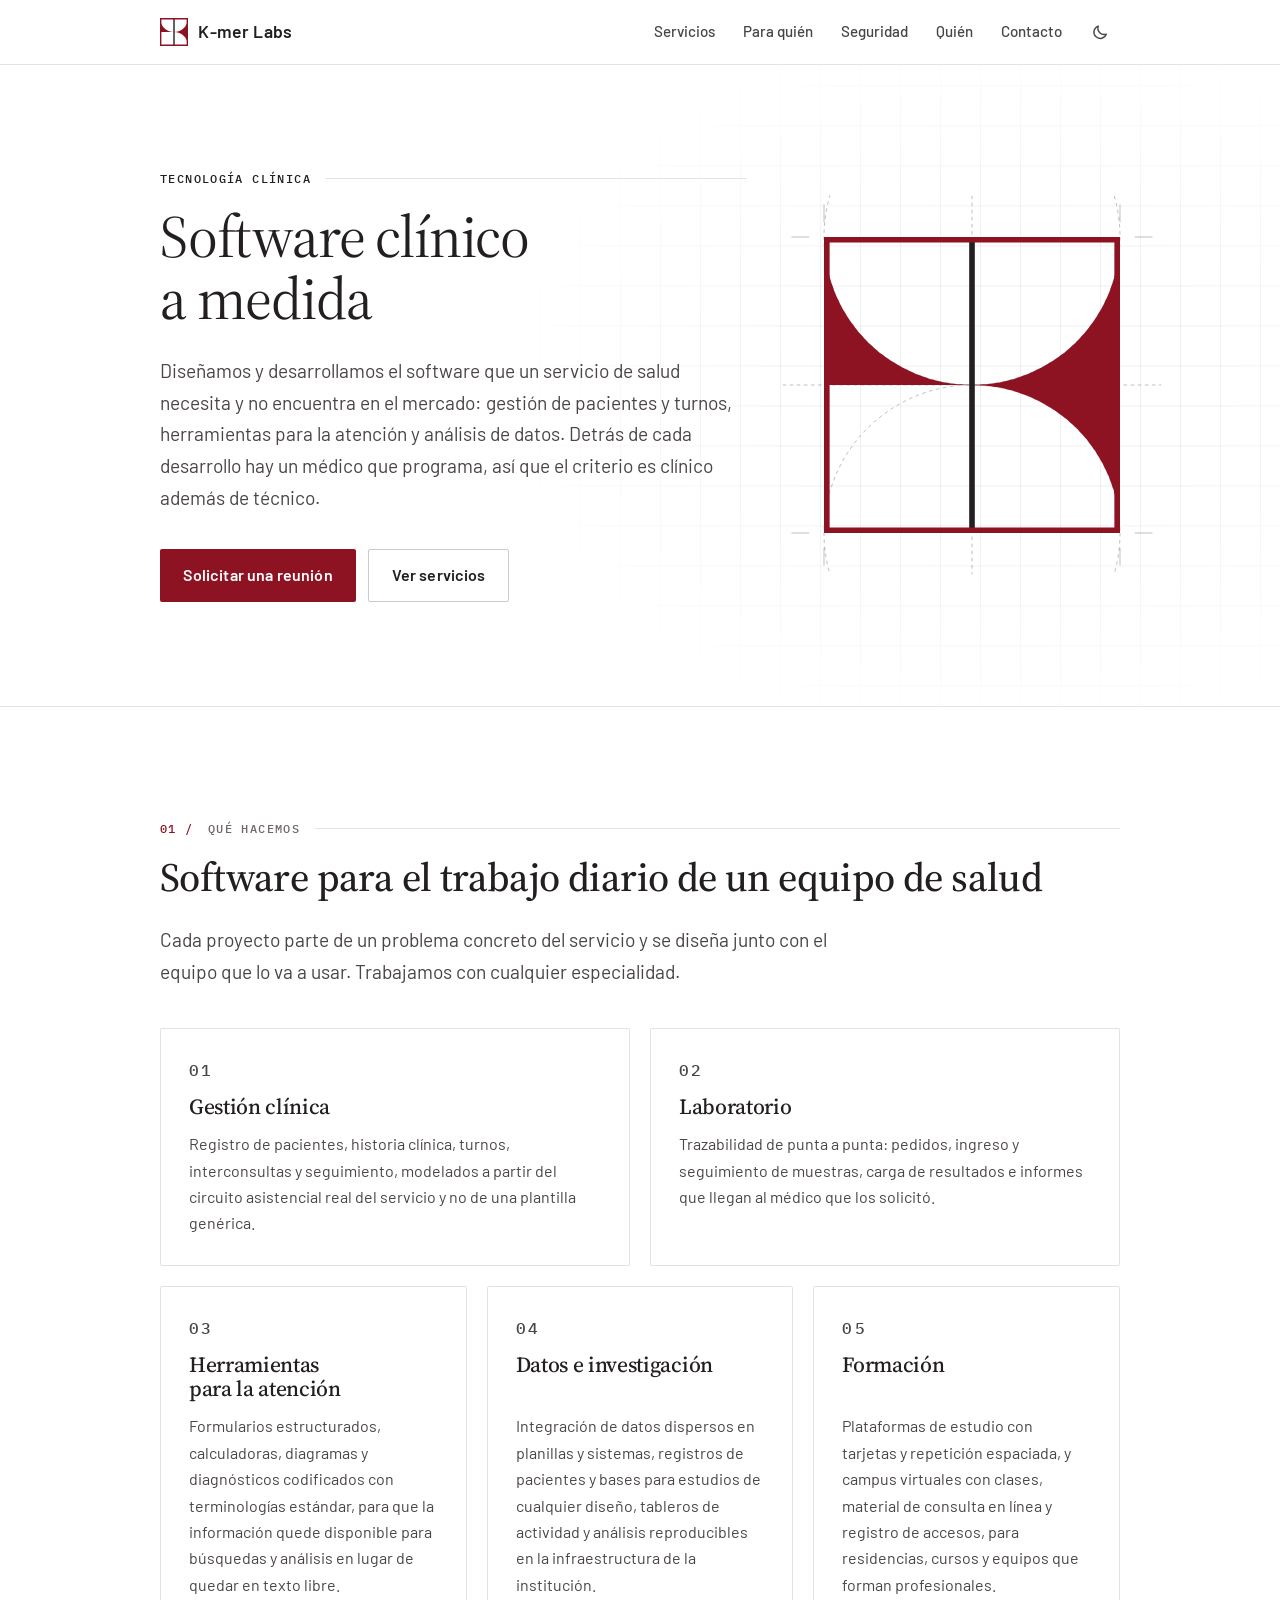
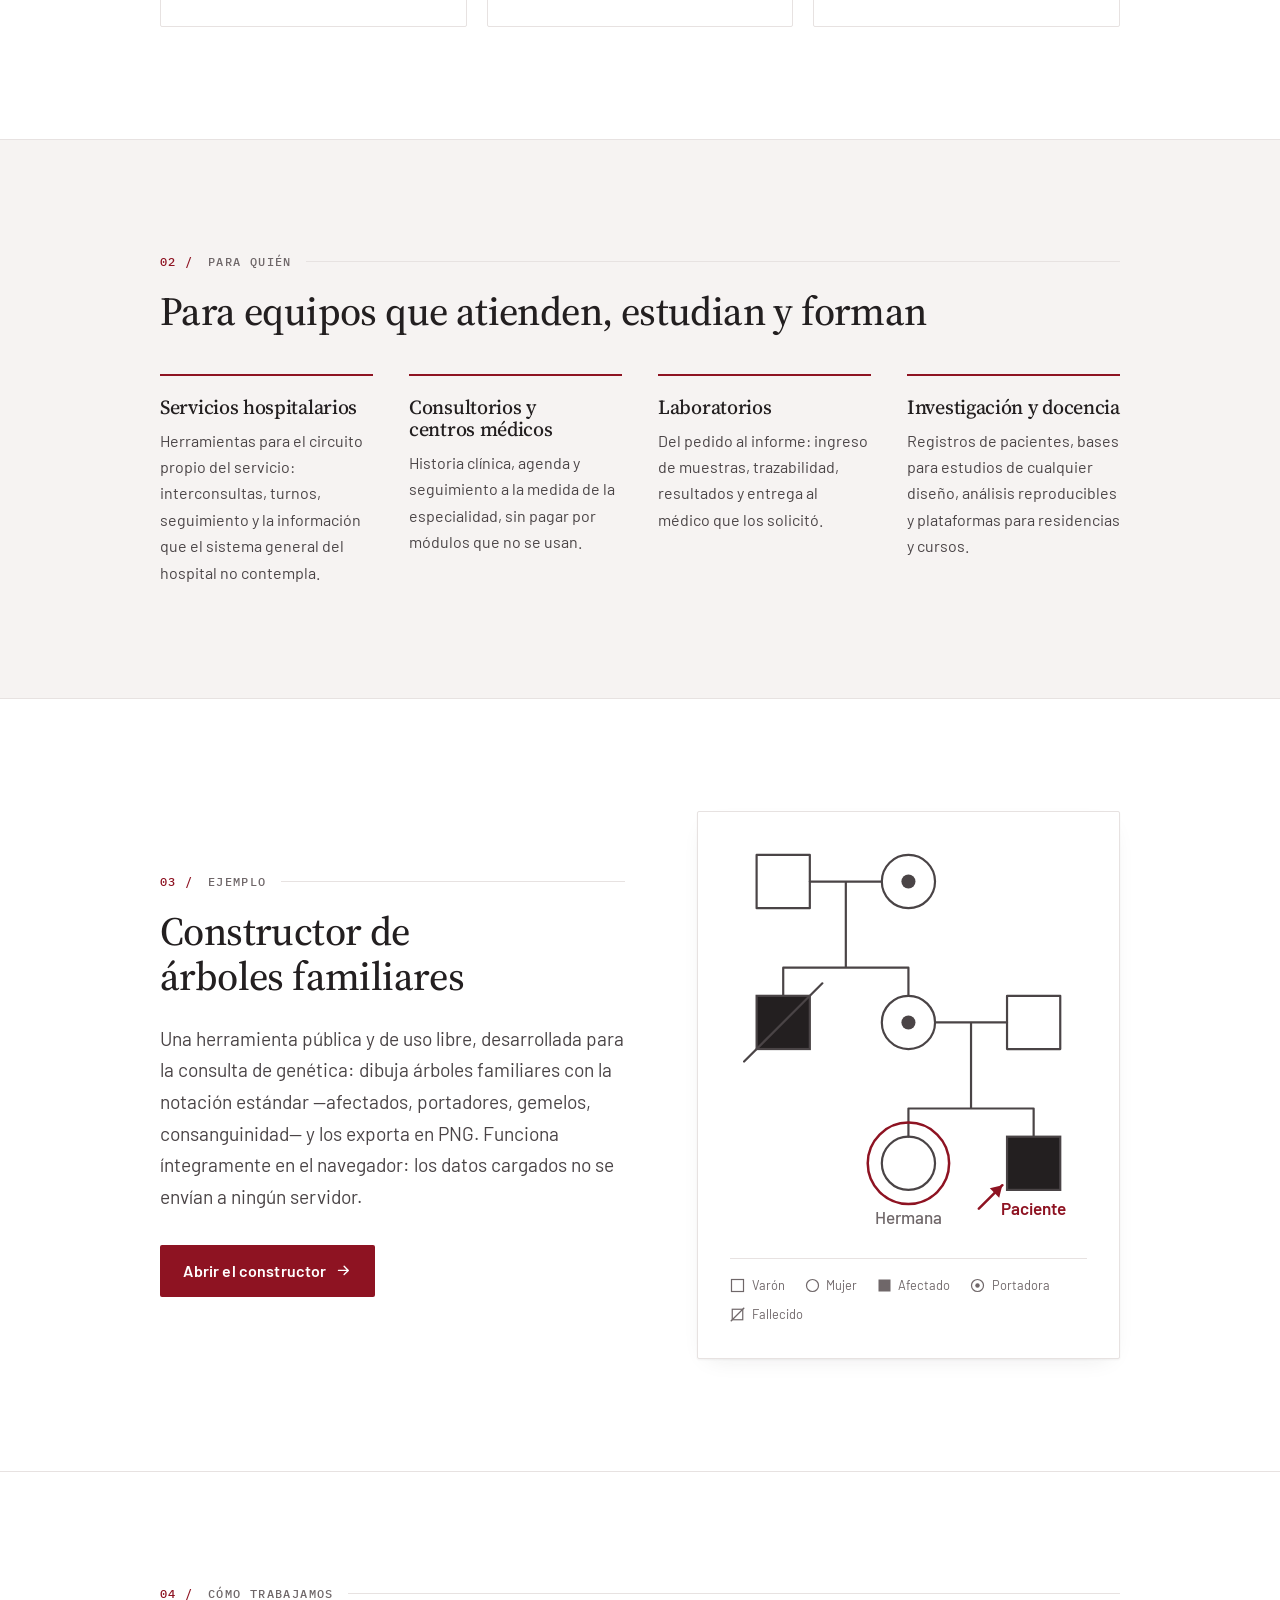
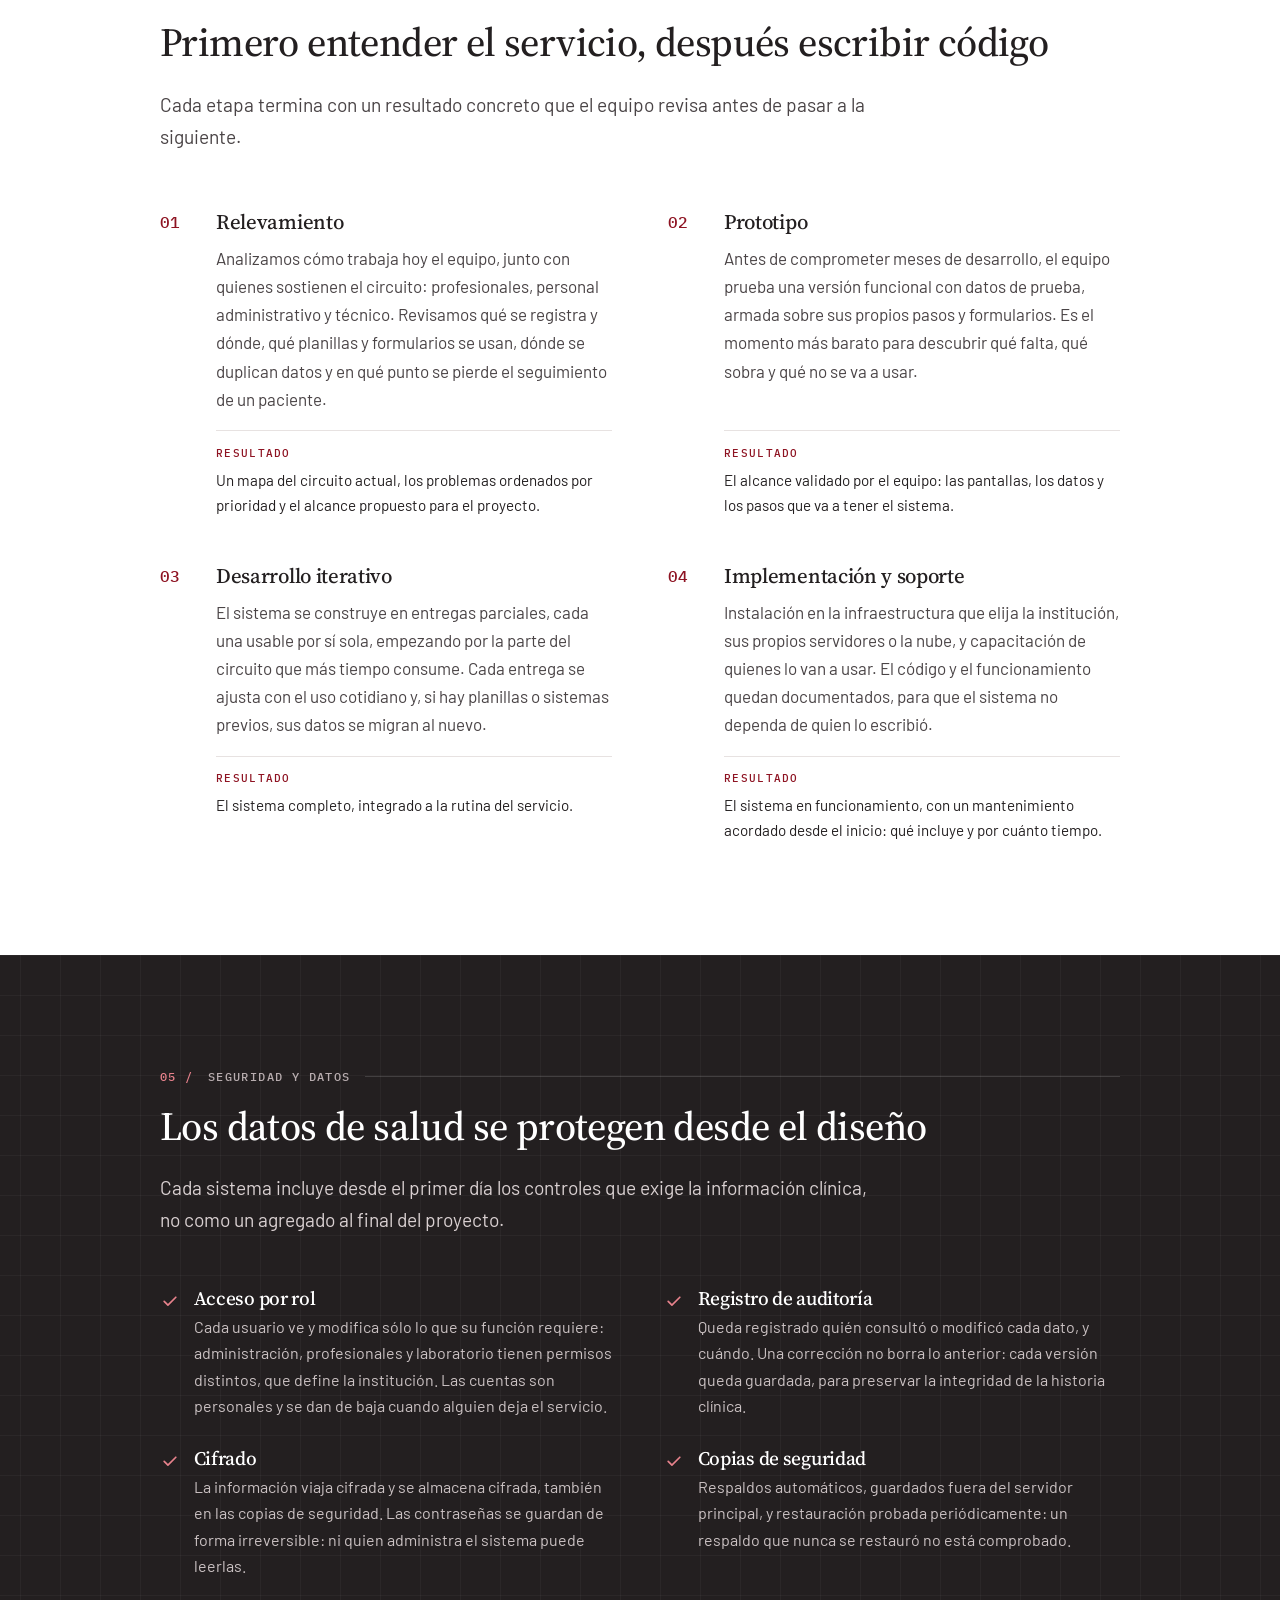
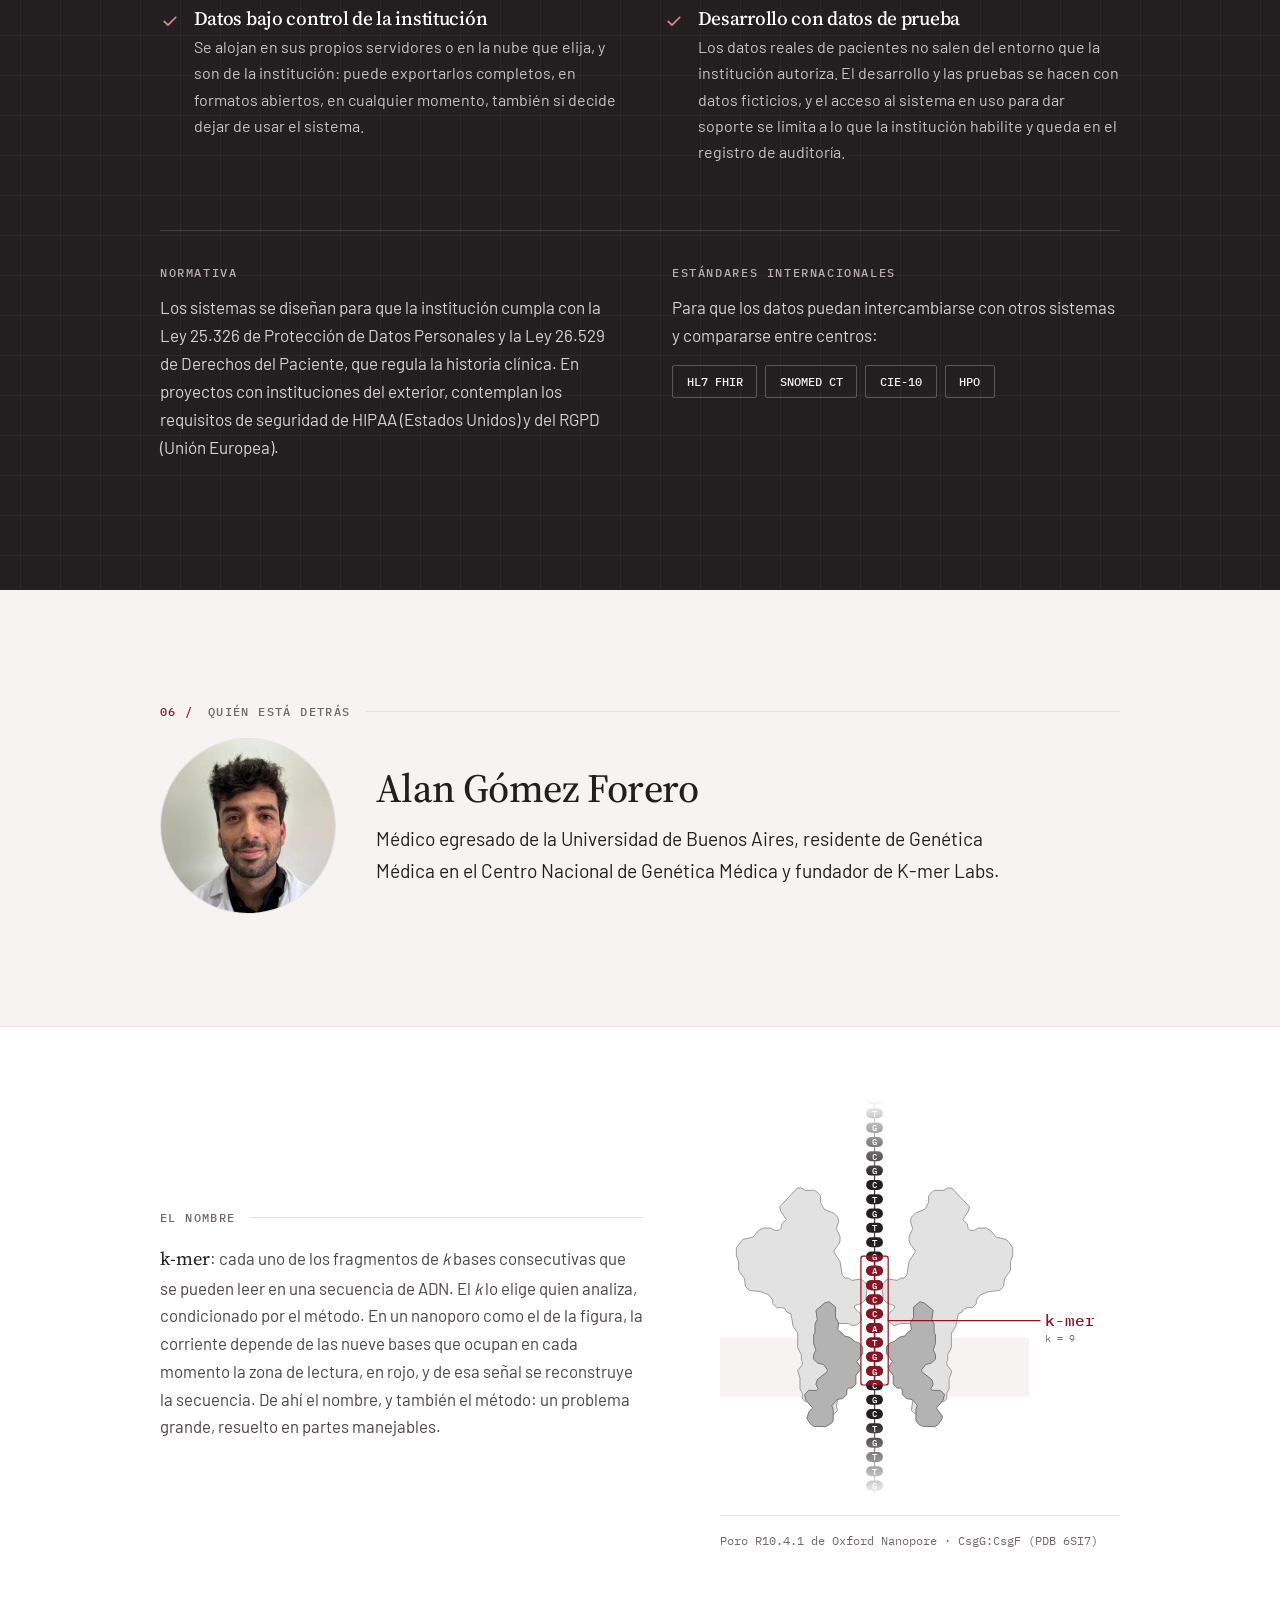
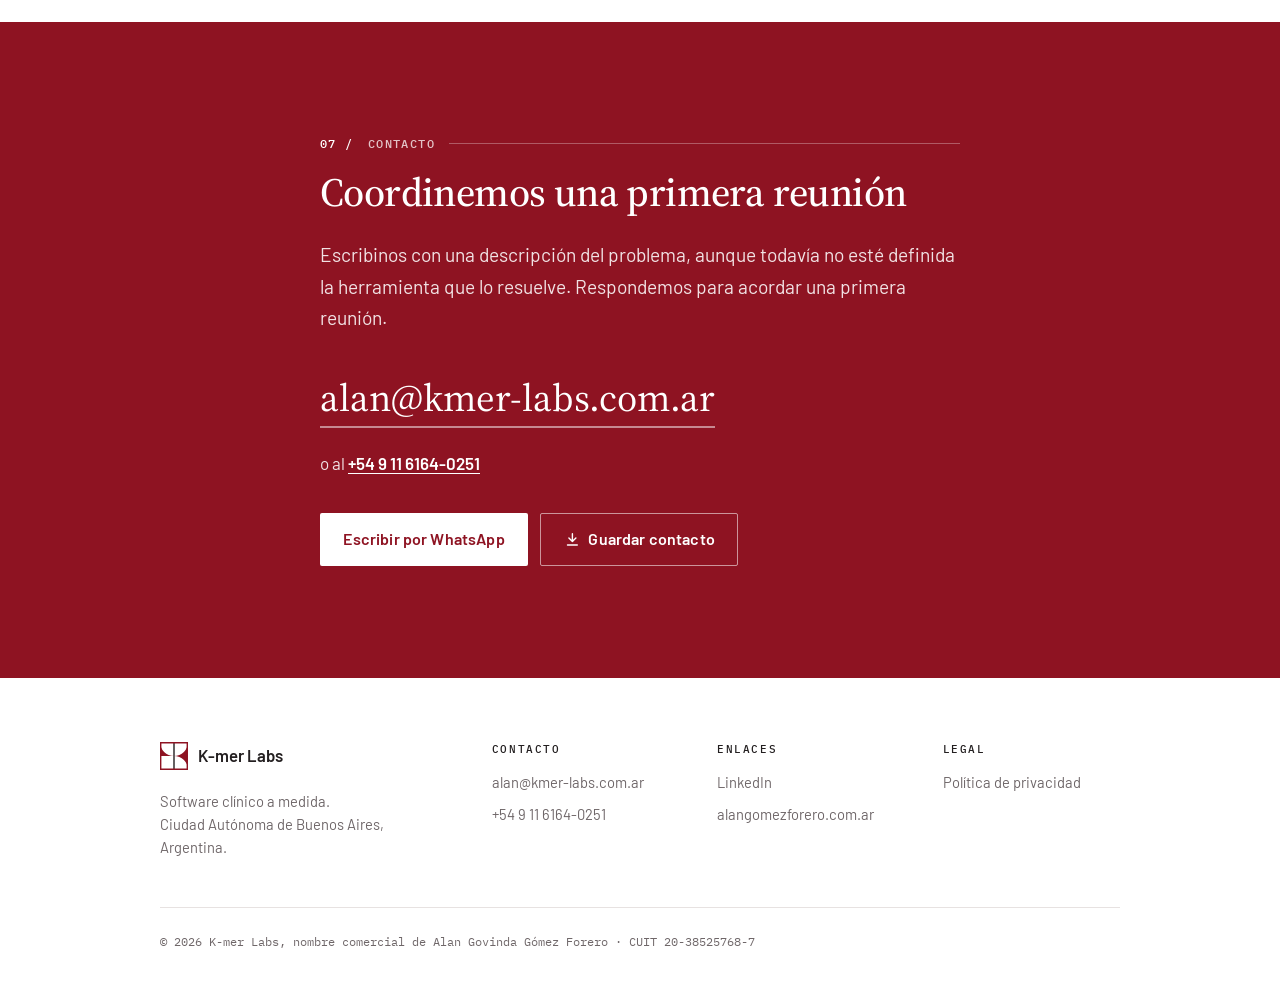
==== commit d81b3c53: "Servicios con laboratorio, proceso y seguridad con más detalle - Qué hacemos: título nuevo, sin las " ====
--- a/index.html
+++ b/index.html
@@ -6,7 +6,7 @@
     <meta name="viewport" content="width=device-width, initial-scale=1.0">
     <title>K-mer Labs | Software clínico a medida</title>
     <meta name="description"
-        content="K-mer Labs diseña y desarrolla software clínico a medida para servicios de salud, consultorios, laboratorios e instituciones: gestión de pacientes y turnos, herramientas para la consulta y análisis de datos.">
+        content="K-mer Labs diseña y desarrolla software clínico a medida para servicios de salud, consultorios, laboratorios e instituciones: gestión de pacientes y turnos, circuitos de laboratorio, herramientas para la consulta, investigación y formación.">
 
     <link rel="canonical" href="https://kmer-labs.com.ar/">
     <link rel="icon" href="favicon.svg" type="image/svg+xml">
@@ -39,7 +39,7 @@
     <link rel="preload" href="fonts/barlow-400.woff2" as="font" type="font/woff2" crossorigin>
     <!-- ?v=: GitHub Pages deja que el navegador guarde CSS y JS 10 minutos. Al cambiarlos,
          subir el número: si no, el HTML nuevo se ve un rato con los estilos viejos. -->
-    <link rel="stylesheet" href="styles.css?v=12">
+    <link rel="stylesheet" href="styles.css?v=18">
 
     <script type="application/ld+json">
     {
@@ -182,54 +182,61 @@
         <section class="section" id="servicios">
             <div class="wrap">
                 <p class="section__label">Qué hacemos</p>
-                <h2 class="section__title">Herramientas para el trabajo real de un equipo de salud</h2>
+                <h2 class="section__title">Software para el trabajo diario de un equipo de salud</h2>
                 <p class="lead">
-                    Cada proyecto parte de un problema concreto del servicio, no de un producto genérico.
-                    Trabajamos con cualquier especialidad; debajo de cada área figura lo que ya desarrollamos.
+                    Cada proyecto parte de un problema concreto del servicio y se diseña junto con el equipo
+                    que lo va a usar. Trabajamos con cualquier especialidad.
                 </p>
 
+                <!-- Cinco áreas: en la pantalla ancha, las dos de sistemas arriba y las tres de
+                     apoyo abajo (la grilla está en styles.css). -->
                 <div class="cards">
                     <article class="card">
                         <p class="card__num">01</p>
                         <h3>Gestión clínica</h3>
                         <p>
-                            Registro de pacientes, historia clínica, turnos y seguimiento, modelados a partir del
-                            circuito asistencial real del servicio y no de una plantilla genérica. Desarrollo
-                            completo: base de datos, interfaz, instalación y mantenimiento.
-                        </p>
-                        <p class="card__stack"><span class="card__meta">Ya construido</span>La gestión de familias, casos y turnos de un servicio de genética</p>
+                            Registro de pacientes, historia clínica, turnos, interconsultas y seguimiento, modelados
+                            a partir del circuito asistencial real del servicio y no de una plantilla genérica.
+                        </p>
                     </article>
 
                     <article class="card">
                         <p class="card__num">02</p>
+                        <h3>Laboratorio</h3>
+                        <p>
+                            Trazabilidad de punta a punta: pedidos, ingreso y seguimiento de muestras, carga de
+                            resultados e informes que llegan al médico que los solicitó.
+                        </p>
+                    </article>
+
+                    <article class="card">
+                        <p class="card__num">03</p>
                         <h3>Herramientas para la atención</h3>
                         <p>
                             Formularios estructurados, calculadoras, diagramas y diagnósticos codificados con
                             terminologías estándar, para que la información quede disponible para búsquedas y
                             análisis en lugar de quedar en texto libre.
                         </p>
-                        <p class="card__stack"><span class="card__meta">Ya construido</span>Un constructor de árboles familiares de uso libre · <a href="#ejemplo">ver ejemplo</a></p>
-                    </article>
-
-                    <article class="card">
-                        <p class="card__num">03</p>
-                        <h3>Datos y análisis</h3>
-                        <p>
-                            Integración de datos dispersos en planillas y sistemas, tableros de seguimiento de la
-                            actividad del servicio y análisis reproducibles en la infraestructura de la institución.
-                        </p>
-                        <p class="card__stack"><span class="card__meta">Ya construido</span>Análisis de secuenciación de lecturas largas (Oxford Nanopore) en clúster</p>
                     </article>
 
                     <article class="card">
                         <p class="card__num">04</p>
+                        <h3>Datos e investigación</h3>
+                        <p>
+                            Integración de datos dispersos en planillas y sistemas, registros de pacientes y bases
+                            para estudios de cualquier diseño, tableros de actividad y análisis reproducibles en
+                            la infraestructura de la institución.
+                        </p>
+                    </article>
+
+                    <article class="card">
+                        <p class="card__num">05</p>
                         <h3>Formación</h3>
                         <p>
                             Plataformas de estudio con tarjetas y repetición espaciada, y campus virtuales con clases,
                             material de consulta en línea y registro de accesos, para residencias, cursos y equipos
                             que forman profesionales.
                         </p>
-                        <p class="card__stack"><span class="card__meta">Ya construido</span>Una plataforma de estudio con repetición espaciada y un campus virtual para un curso anual de genética</p>
                     </article>
                 </div>
             </div>
@@ -241,7 +248,7 @@
         <section class="section section--sunken" id="para-quien">
             <div class="wrap">
                 <p class="section__label">Para quién</p>
-                <h2 class="section__title">Para equipos que atienden, estudian o forman</h2>
+                <h2 class="section__title">Para equipos que atienden, estudian y forman</h2>
 
                 <ul class="audience">
                     <li>
@@ -268,8 +275,8 @@
                     <li>
                         <h3>Investigación y docencia</h3>
                         <p>
-                            Registros de pacientes y cohortes, bases para estudios, análisis reproducibles y
-                            plataformas para residencias y cursos.
+                            Registros de pacientes, bases para estudios de cualquier diseño, análisis
+                            reproducibles y plataformas para residencias y cursos.
                         </p>
                     </li>
                 </ul>
@@ -369,38 +376,54 @@
             <div class="wrap">
                 <p class="section__label">Cómo trabajamos</p>
                 <h2 class="section__title">Primero entender el servicio, después escribir código</h2>
-
+                <p class="lead">
+                    Cada etapa termina con un resultado concreto que el equipo revisa antes de pasar a la
+                    siguiente.
+                </p>
+
+                <!-- Cada paso: qué se hace y, abajo, con qué se cierra. En dos columnas los
+                     resultados de la misma fila quedan a la misma altura (subgrid). -->
                 <ol class="steps">
                     <li class="steps__item">
                         <h3>Relevamiento</h3>
                         <p>
-                            Analizamos cómo trabaja hoy el equipo: qué se registra, dónde se duplican datos y en
-                            qué punto del circuito se pierde el seguimiento de un paciente.
-                        </p>
-                    </li>
-
+                            Analizamos cómo trabaja hoy el equipo, junto con quienes sostienen el circuito:
+                            profesionales, personal administrativo y técnico. Revisamos qué se registra y dónde, qué
+                            planillas y formularios se usan, dónde se duplican datos y en qué punto se pierde el
+                            seguimiento de un paciente.
+                        </p>
+                        <p class="steps__out"><span>Resultado</span>Un mapa del circuito actual, los problemas
+                            ordenados por prioridad y el alcance propuesto para el proyecto.</p>
+                    </li>
                     <li class="steps__item">
                         <h3>Prototipo</h3>
                         <p>
                             Antes de comprometer meses de desarrollo, el equipo prueba una versión funcional con
-                            datos de prueba y define los ajustes.
-                        </p>
-                    </li>
-
+                            datos de prueba, armada sobre sus propios pasos y formularios. Es el momento más barato
+                            para descubrir qué falta, qué sobra y qué no se va a usar.
+                        </p>
+                        <p class="steps__out"><span>Resultado</span>El alcance validado por el equipo: las
+                            pantallas, los datos y los pasos que va a tener el sistema.</p>
+                    </li>
                     <li class="steps__item">
                         <h3>Desarrollo iterativo</h3>
                         <p>
-                            La herramienta se ajusta con el uso cotidiano hasta integrarse a la rutina del
-                            servicio.
-                        </p>
-                    </li>
-
+                            El sistema se construye en entregas parciales, cada una usable por sí sola, empezando por
+                            la parte del circuito que más tiempo consume. Cada entrega se ajusta con el uso cotidiano
+                            y, si hay planillas o sistemas previos, sus datos se migran al nuevo.
+                        </p>
+                        <p class="steps__out"><span>Resultado</span>El sistema completo, integrado a la rutina del
+                            servicio.</p>
+                    </li>
                     <li class="steps__item">
                         <h3>Implementación y soporte</h3>
                         <p>
-                            Instalación en la infraestructura elegida, código documentado y mantenimiento
-                            acordado desde el inicio.
-                        </p>
+                            Instalación en la infraestructura que elija la institución, sus propios servidores o la
+                            nube, y capacitación de quienes lo van a usar. El código y el funcionamiento quedan
+                            documentados, para que el sistema no dependa de quien lo escribió.
+                        </p>
+                        <p class="steps__out"><span>Resultado</span>El sistema en funcionamiento, con un
+                            mantenimiento acordado desde el inicio: qué incluye y por cuánto tiempo.</p>
                     </li>
                 </ol>
             </div>
@@ -427,7 +450,11 @@
                             <path d="M5 12.5l4.5 4.5L19 7.5" />
                         </svg>
                         <h3>Acceso por rol</h3>
-                        <p>Cada usuario ve y modifica sólo lo que su función requiere.</p>
+                        <p>
+                            Cada usuario ve y modifica sólo lo que su función requiere: administración,
+                            profesionales y laboratorio tienen permisos distintos, que define la institución. Las
+                            cuentas son personales y se dan de baja cuando alguien deja el servicio.
+                        </p>
                     </li>
                     <li>
                         <svg viewBox="0 0 24 24" fill="none" stroke="currentColor" stroke-width="2"
@@ -435,7 +462,11 @@
                             <path d="M5 12.5l4.5 4.5L19 7.5" />
                         </svg>
                         <h3>Registro de auditoría</h3>
-                        <p>Queda registrado quién consultó o modificó cada dato, y cuándo.</p>
+                        <p>
+                            Queda registrado quién consultó o modificó cada dato, y cuándo. Una corrección no borra
+                            lo anterior: cada versión queda guardada, para preservar la integridad de la historia
+                            clínica.
+                        </p>
                     </li>
                     <li>
                         <svg viewBox="0 0 24 24" fill="none" stroke="currentColor" stroke-width="2"
@@ -443,7 +474,11 @@
                             <path d="M5 12.5l4.5 4.5L19 7.5" />
                         </svg>
                         <h3>Cifrado</h3>
-                        <p>La información viaja cifrada y se almacena cifrada.</p>
+                        <p>
+                            La información viaja cifrada y se almacena cifrada, también en las copias de
+                            seguridad. Las contraseñas se guardan de forma irreversible: ni quien administra el
+                            sistema puede leerlas.
+                        </p>
                     </li>
                     <li>
                         <svg viewBox="0 0 24 24" fill="none" stroke="currentColor" stroke-width="2"
@@ -451,7 +486,10 @@
                             <path d="M5 12.5l4.5 4.5L19 7.5" />
                         </svg>
                         <h3>Copias de seguridad</h3>
-                        <p>Respaldos automáticos, con restauración probada periódicamente.</p>
+                        <p>
+                            Respaldos automáticos, guardados fuera del servidor principal, y restauración probada
+                            periódicamente: un respaldo que nunca se restauró no está comprobado.
+                        </p>
                     </li>
                     <li>
                         <svg viewBox="0 0 24 24" fill="none" stroke="currentColor" stroke-width="2"
@@ -459,7 +497,11 @@
                             <path d="M5 12.5l4.5 4.5L19 7.5" />
                         </svg>
                         <h3>Datos bajo control de la institución</h3>
-                        <p>Se alojan en sus propios servidores o en la nube que elija.</p>
+                        <p>
+                            Se alojan en sus propios servidores o en la nube que elija, y son de la institución:
+                            puede exportarlos completos, en formatos abiertos, en cualquier momento, también si
+                            decide dejar de usar el sistema.
+                        </p>
                     </li>
                     <li>
                         <svg viewBox="0 0 24 24" fill="none" stroke="currentColor" stroke-width="2"
@@ -467,7 +509,12 @@
                             <path d="M5 12.5l4.5 4.5L19 7.5" />
                         </svg>
                         <h3>Desarrollo con datos de prueba</h3>
-                        <p>Los datos reales de pacientes no salen del entorno que la institución autoriza.</p>
+                        <p>
+                            Los datos reales de pacientes no salen del entorno que la institución autoriza. El
+                            desarrollo y las pruebas se hacen con datos ficticios, y el acceso al sistema en uso
+                            para dar soporte se limita a lo que la institución habilite y queda en el registro de
+                            auditoría.
+                        </p>
                     </li>
                 </ul>
 
@@ -522,8 +569,8 @@
              hebra baja y lo único señalado es el k-mer que está entrando. Es de 9 bases, como el
              modelo de poro de ONT para el R10.4.1: centrado entre las dos constricciones, que están
              a 29 Å, las abarca a las dos con dos bases de contexto de cada lado. Va al final, justo
-             antes del contacto. La animación completa, con los dos poros, el motor y la señal, es
-             poro.html: sigue publicada, pero la portada no la enlaza. -->
+             antes del contacto. La animación completa, con los dos poros, el motor y la señal, era
+             poro.html: ya no se publica, y queda en el historial (git show a001213:poro.html). -->
         <section class="kmer" aria-labelledby="kmer-titulo">
             <div class="wrap kmer__grid">
                 <div>
@@ -539,7 +586,7 @@
                 </div>
 
                 <!-- Todo en angstroms. Las proteínas son el corte de CsgG y del péptido de CsgF de PDB
-                     6SI7, tal cual salen del bloque «geometria» de poro.html; su grupo da vuelta el eje
+                     6SI7, tal cual salen del bloque «geometria» de la animación completa; su grupo da vuelta el eje
                      porque ahí z crece hacia arriba. La hebra la arma el script del final: una copia en tinta, que se desvanece
                      en las puntas, y otra en rojo recortada a la ventana, que es el k-mer. -->
                 <figure class="kmer__fig" id="kmer-fig">
--- a/styles.css
+++ b/styles.css
@@ -635,7 +635,7 @@
 /* ---------- Servicios ---------- */
 .cards {
     display: grid;
-    grid-template-columns: repeat(auto-fit, minmax(min(100%, 21rem), 1fr));
+    grid-template-columns: 1fr;
     gap: 1.25rem;
     margin-top: 2.5rem;
 }
@@ -665,27 +665,27 @@
 
 .card p { font-size: 1rem; color: var(--ink-soft); margin: 0; }
 
-.card__stack {
-    margin-top: auto;
-    padding-top: .9rem;
-    border-top: 1px solid var(--rule);
-    font-size: .92rem;
-    line-height: 1.55;
-}
-
-/* «YA CONSTRUIDO» como rótulo de ficha técnica, y abajo la prueba en letra normal */
-.card__meta {
-    display: block;
-    margin-bottom: .35rem;
-    font-family: var(--font-mono);
-    font-size: .68rem;
-    font-weight: 500;
-    letter-spacing: .12em;
-    text-transform: uppercase;
-    color: var(--accent);
-}
-
-.card .card__stack { color: var(--ink-muted); }
+/* Son cinco: en dos columnas la última ocupa el ancho entero, y en la pantalla
+   ancha quedan dos arriba y tres abajo sobre una grilla de seis */
+@media (min-width: 44rem) {
+    .cards { grid-template-columns: repeat(2, minmax(0, 1fr)); }
+    .card:last-child:nth-child(odd) { grid-column: 1 / -1; }
+}
+
+/* Número, título y texto comparten filas con las tarjetas vecinas: si un título
+   ocupa dos líneas, las descripciones siguen empezando a la misma altura */
+@media (min-width: 62rem) {
+    .cards { grid-template-columns: repeat(6, minmax(0, 1fr)); }
+    .card {
+        grid-column: span 2;
+        grid-row: span 3;
+        display: grid;
+        grid-template-rows: subgrid;
+        row-gap: .75rem;
+    }
+    .card:nth-child(-n + 2) { grid-column: span 3; }
+    .card:last-child:nth-child(odd) { grid-column: span 2; }
+}
 
 /* ---------- Para quién ---------- */
 /* Cuatro columnas en la pantalla ancha, cada una bajo una línea roja corta,
@@ -788,6 +788,10 @@
     display: grid;
     grid-template-columns: 2.5rem minmax(0, 1fr);
     column-gap: 1rem;
+    /* título, texto y resultado: filas compartidas con el paso de al lado */
+    grid-row: span 3;
+    grid-template-rows: subgrid;
+    row-gap: 0;
 }
 
 .steps__item > * { grid-column: 2; }
@@ -804,7 +808,27 @@
 }
 
 .steps__item h3 { font-size: 1.3rem; line-height: 1.35; margin-bottom: .5rem; }
-.steps__item p { color: var(--ink-soft); }
+.steps__item p { color: var(--ink-soft); margin: 0; }
+
+/* Con qué cierra cada etapa: rótulo en mono, como los de sección */
+.steps__item .steps__out {
+    margin: 1.1rem 0 0;
+    padding-top: .85rem;
+    border-top: 1px solid var(--rule);
+    font-size: .95rem;
+    color: var(--ink);
+}
+
+.steps__out span {
+    display: block;
+    margin-bottom: .3rem;
+    font-family: var(--font-mono);
+    font-size: .68rem;
+    font-weight: 500;
+    letter-spacing: .12em;
+    text-transform: uppercase;
+    color: var(--accent);
+}
 
 /* ---------- Seguridad y datos: la franja oscura ---------- */
 /* Tinta de la tarjeta de fondo, con colores fijos: en el tema oscuro sigue
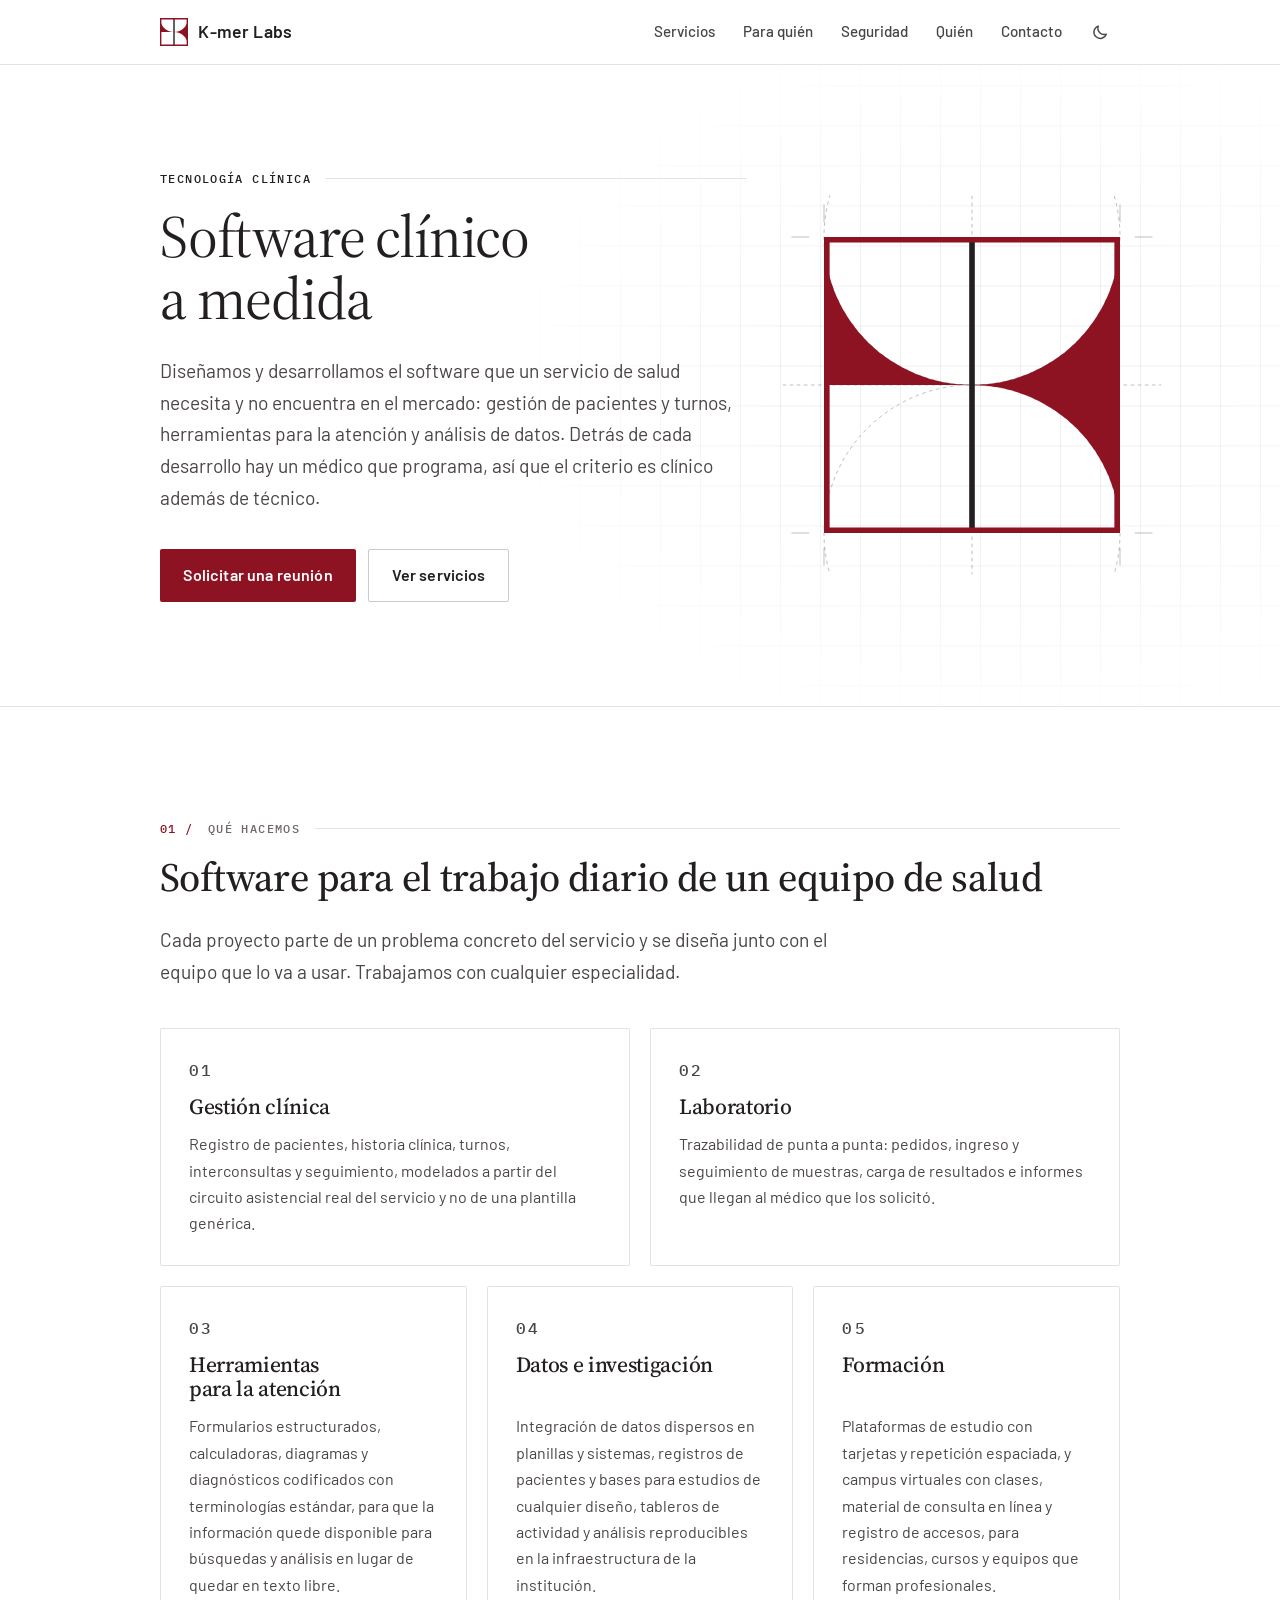
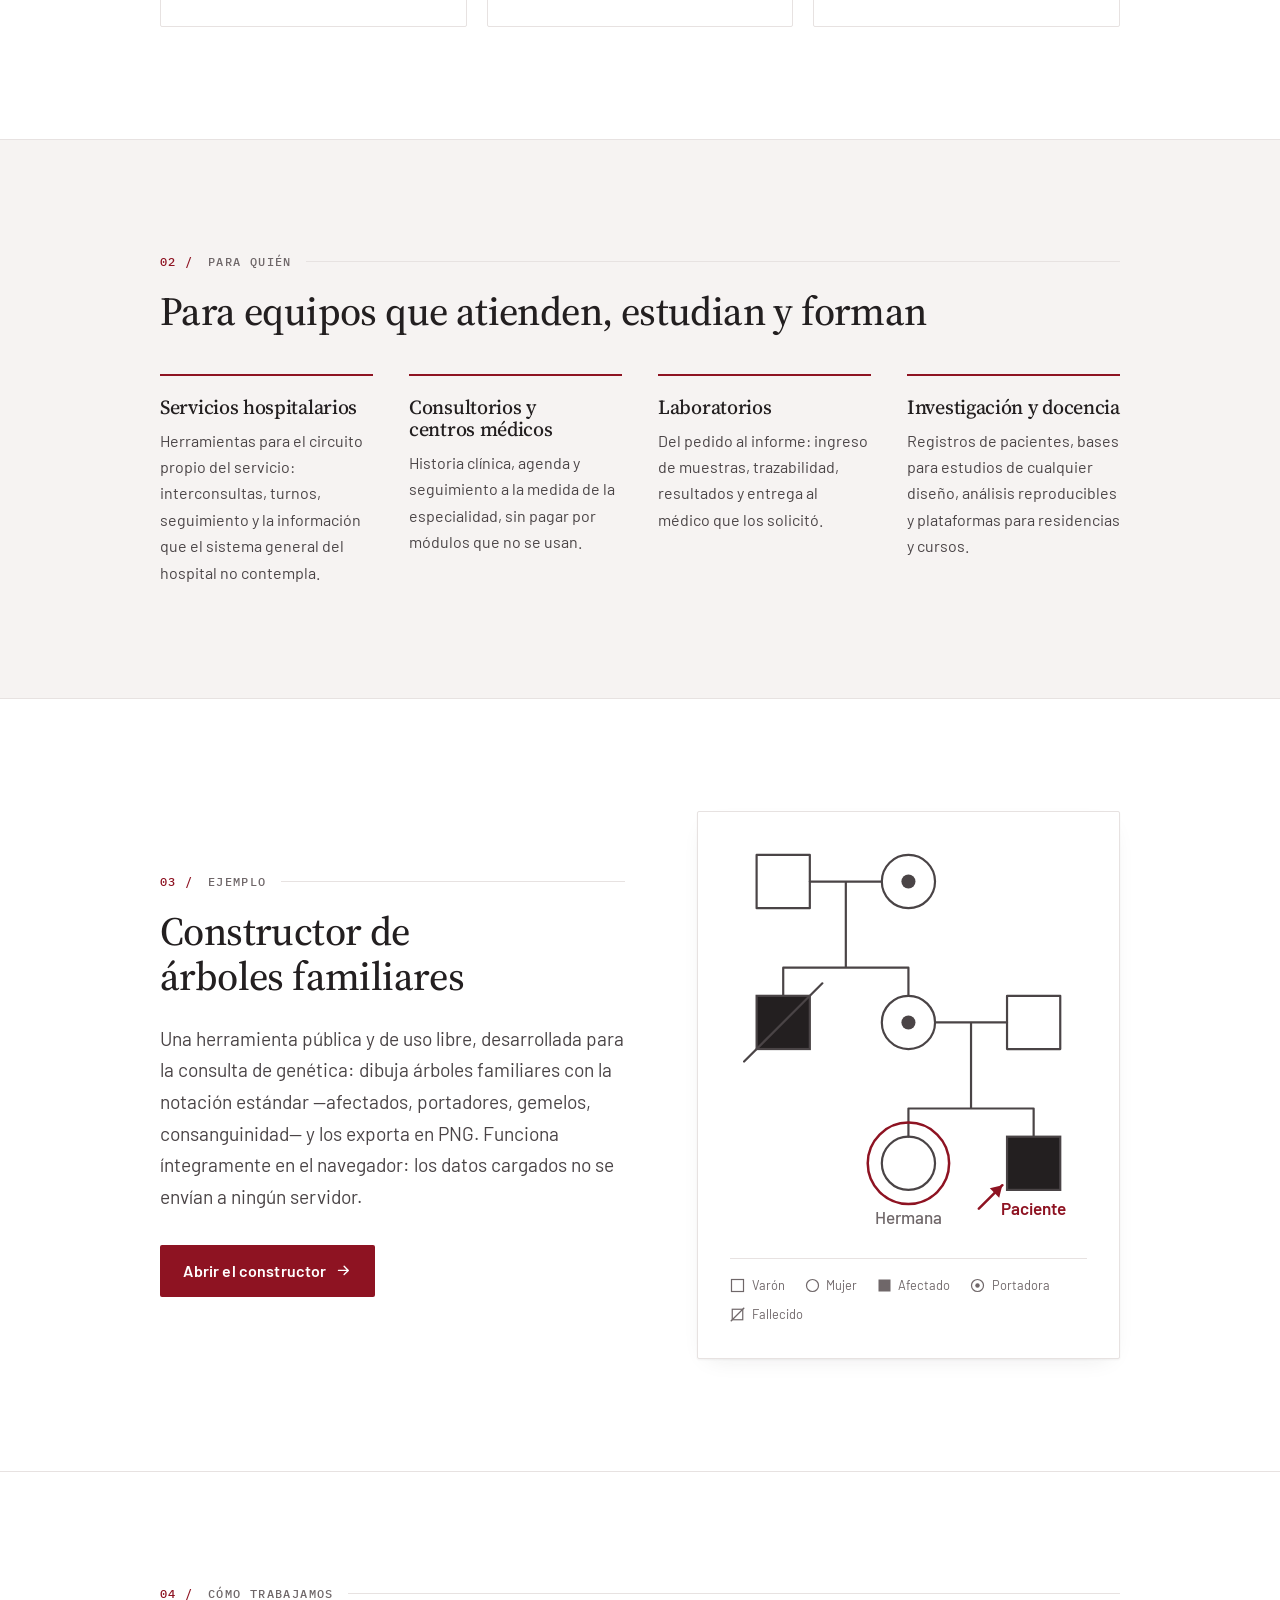
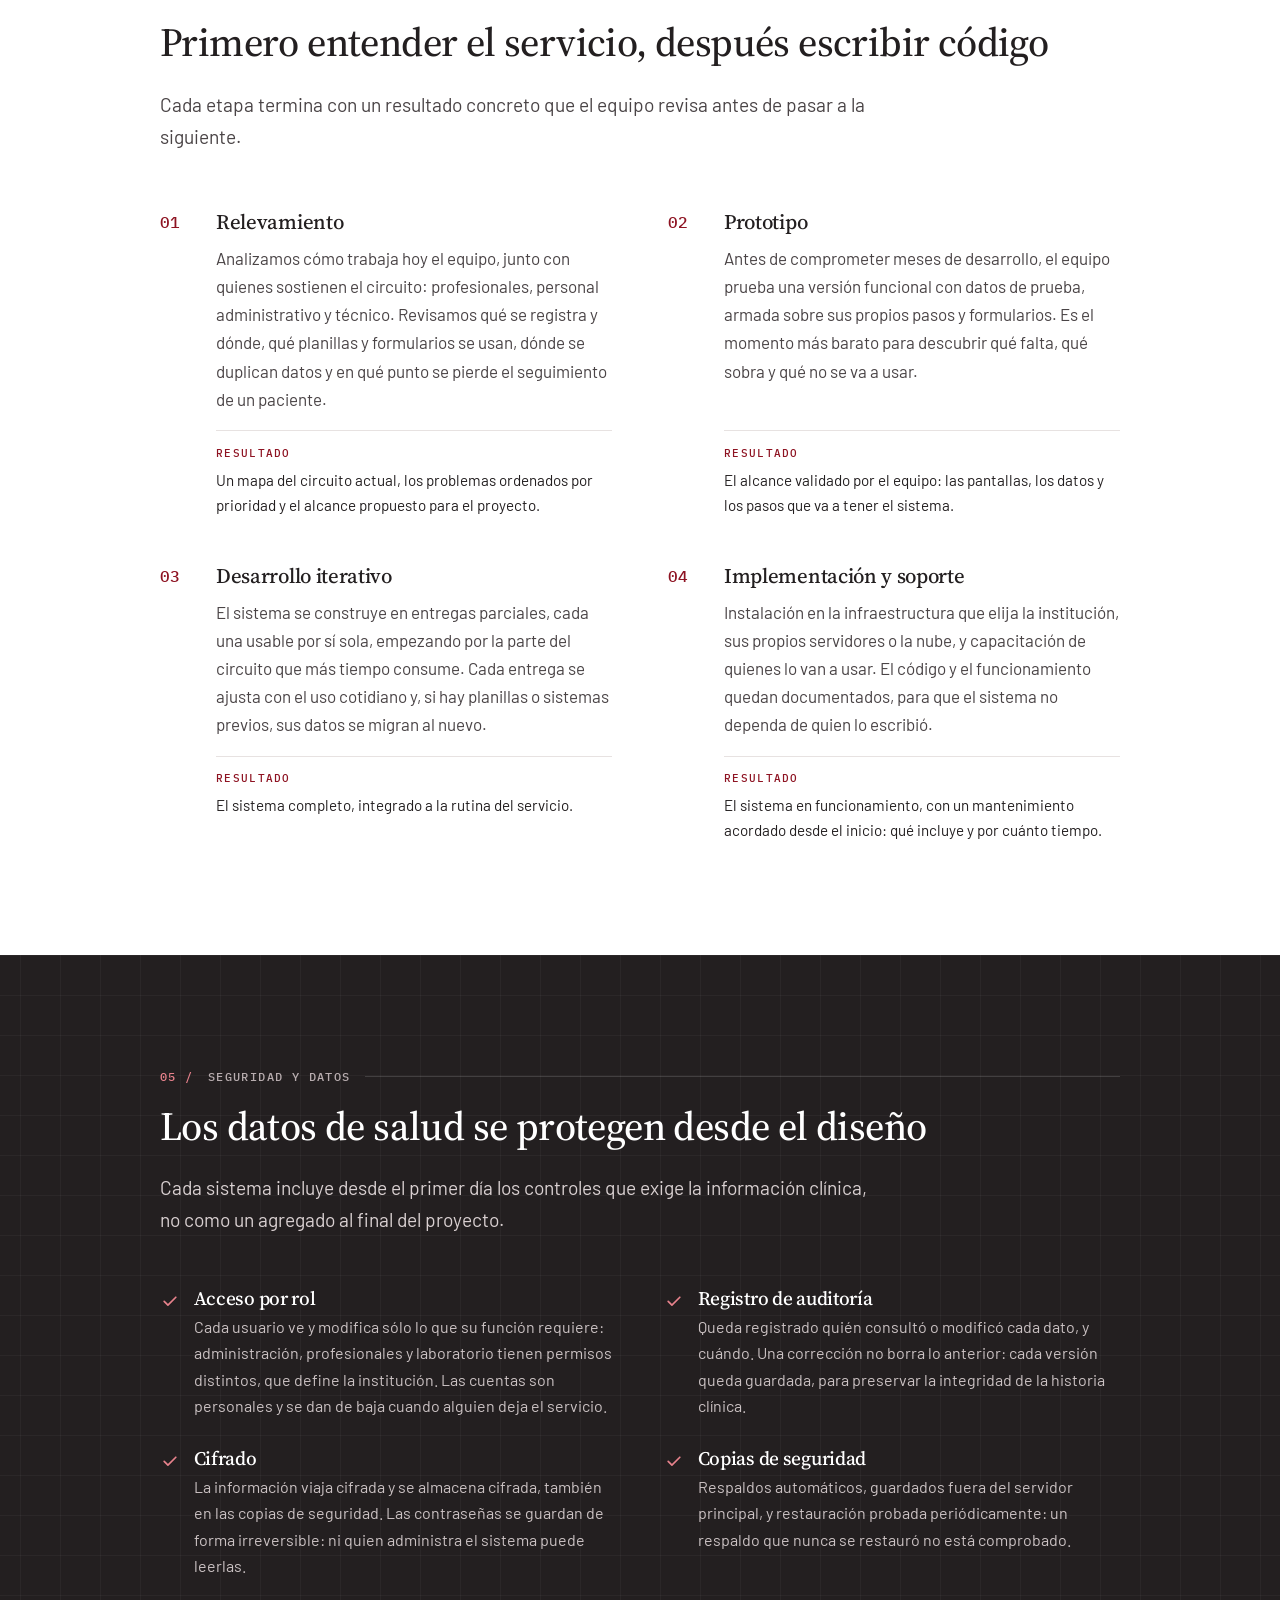
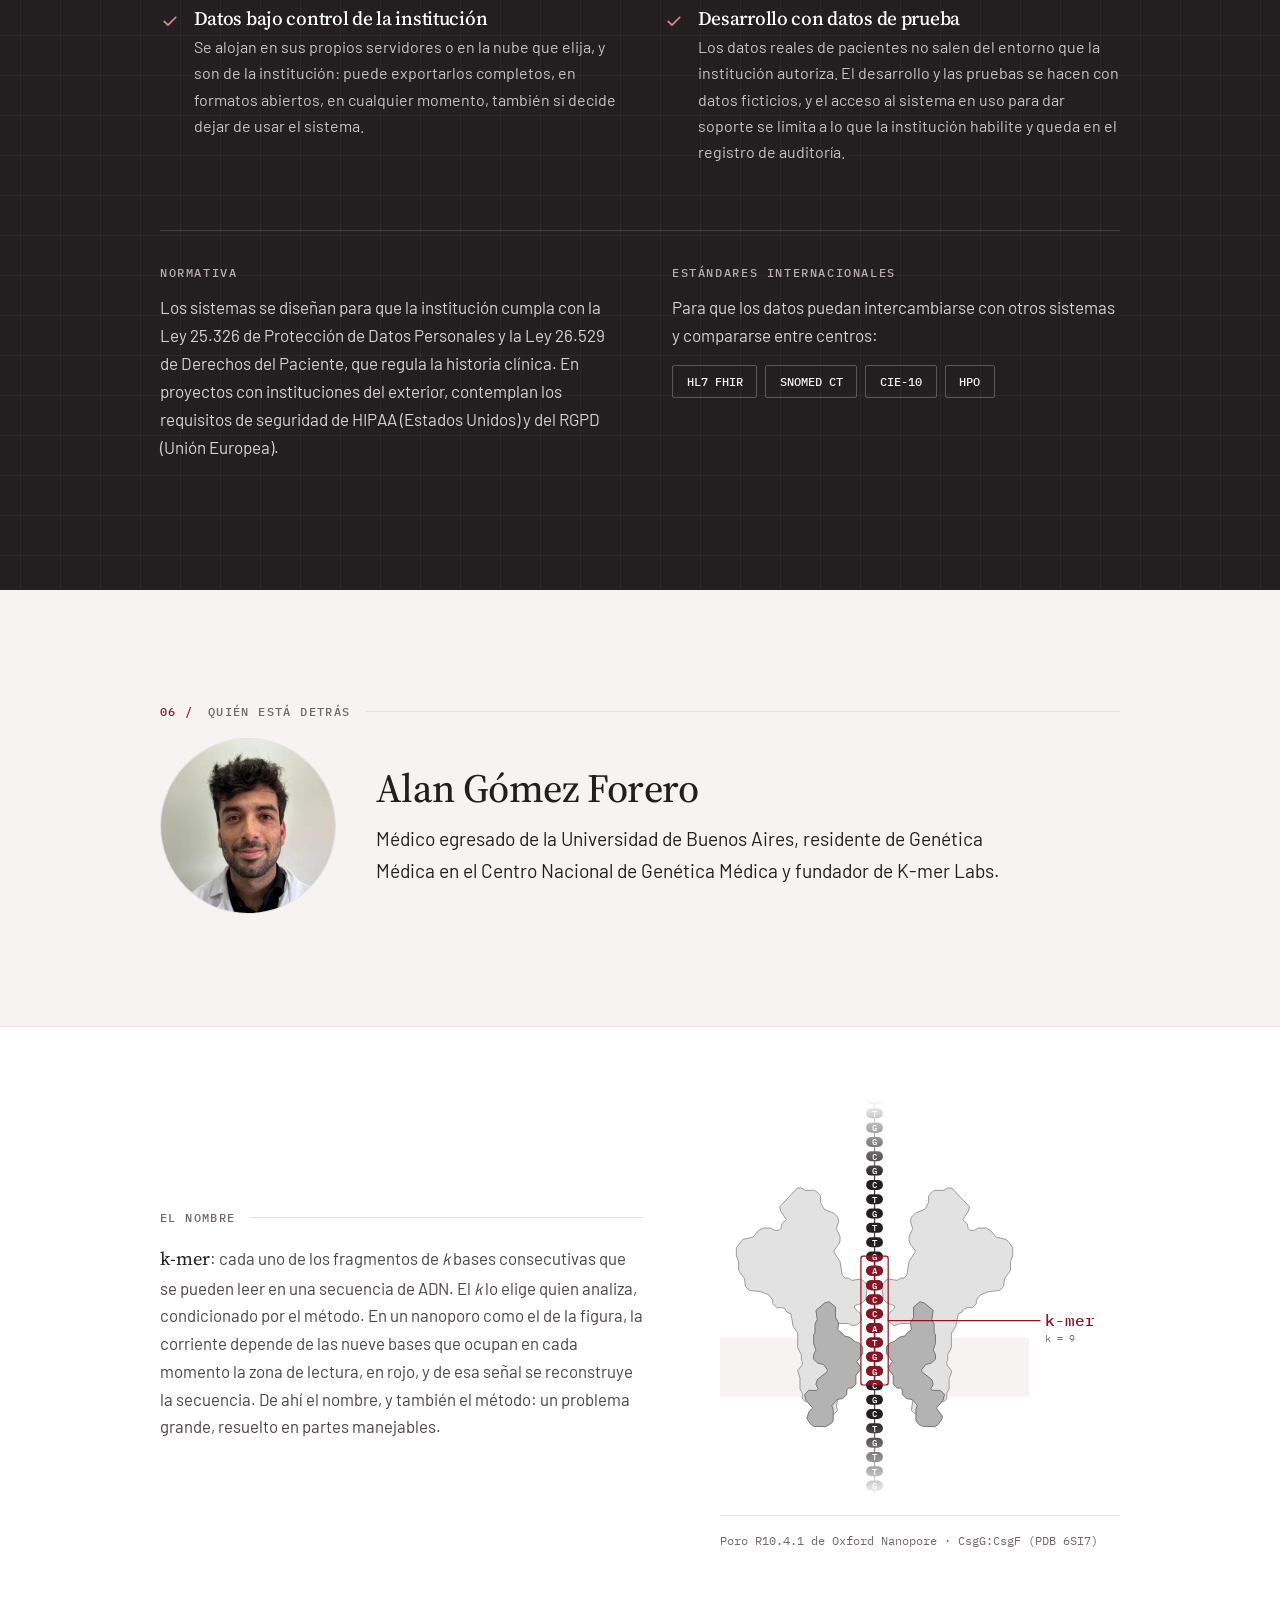
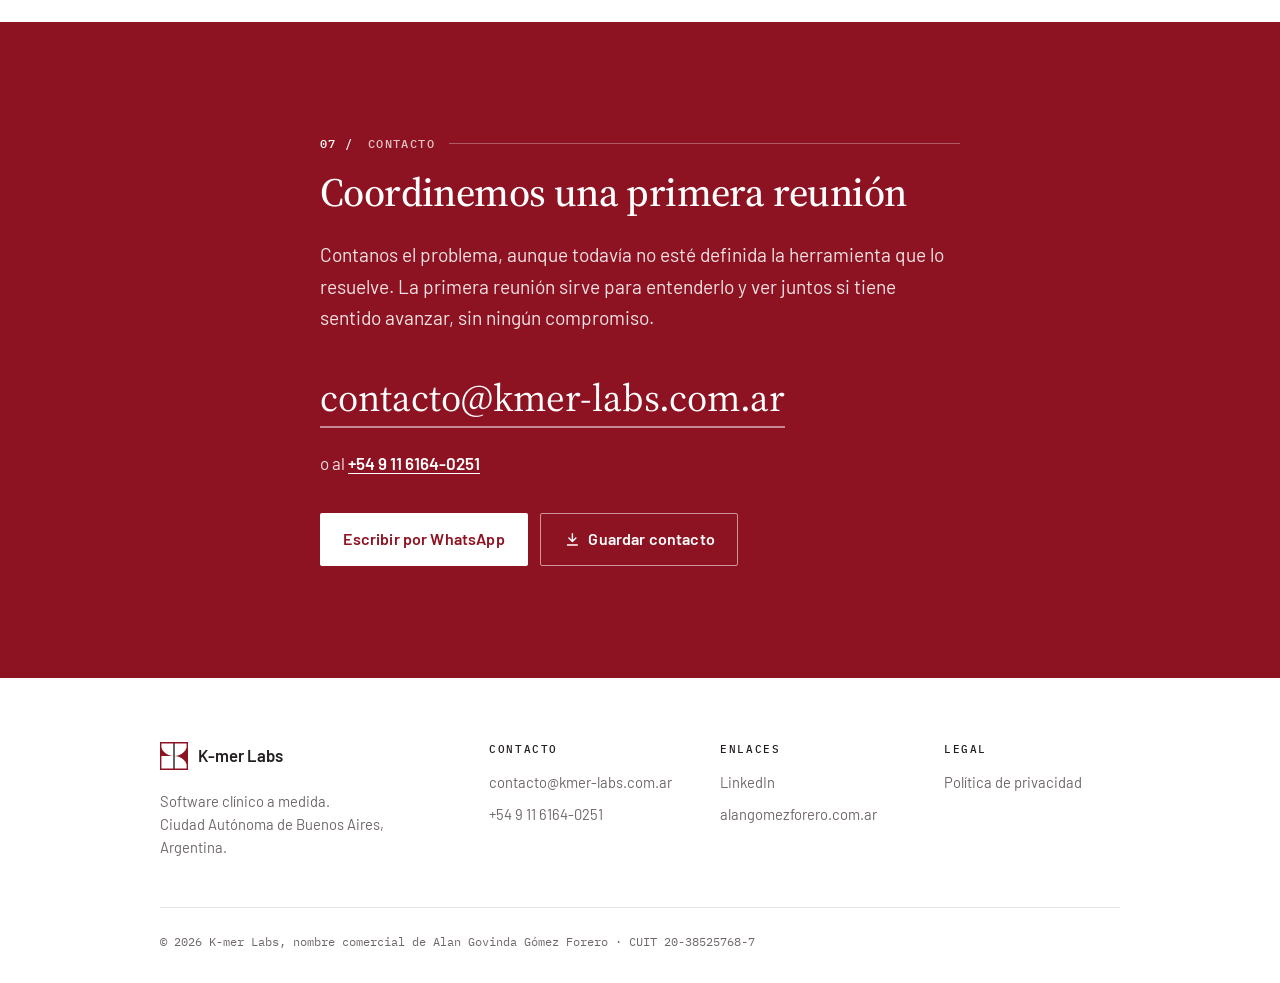
==== commit a9d1faf1: "Contacto por contacto@ y texto nuevo para la primera reunión - La web publica contacto@kmer-labs.com" ====
--- a/index.html
+++ b/index.html
@@ -39,7 +39,7 @@
     <link rel="preload" href="fonts/barlow-400.woff2" as="font" type="font/woff2" crossorigin>
     <!-- ?v=: GitHub Pages deja que el navegador guarde CSS y JS 10 minutos. Al cambiarlos,
          subir el número: si no, el HTML nuevo se ve un rato con los estilos viejos. -->
-    <link rel="stylesheet" href="styles.css?v=18">
+    <link rel="stylesheet" href="styles.css?v=20">
 
     <script type="application/ld+json">
     {
@@ -50,7 +50,7 @@
       "logo": "https://kmer-labs.com.ar/apple-touch-icon.png",
       "slogan": "Software clínico a medida",
       "description": "Diseño y desarrollo de software clínico a medida para servicios de salud, consultorios, laboratorios e instituciones.",
-      "email": "alan@kmer-labs.com.ar",
+      "email": "contacto@kmer-labs.com.ar",
       "telephone": "+54 9 11 6164-0251",
       "address": {
         "@type": "PostalAddress",
@@ -640,11 +640,12 @@
             <p class="section__label">Contacto</p>
             <h2 class="section__title">Coordinemos una primera reunión</h2>
             <p class="lead">
-                Escribinos con una descripción del problema, aunque todavía no esté definida la herramienta que
-                lo resuelve. Respondemos para acordar una primera reunión.
+                Contanos el problema, aunque todavía no esté definida la herramienta que lo resuelve. La
+                primera reunión sirve para entenderlo y ver juntos si tiene sentido avanzar, sin ningún
+                compromiso.
             </p>
             <p>
-                <a class="contact__mail" href="mailto:alan@kmer-labs.com.ar">alan@kmer-labs.com.ar</a>
+                <a class="contact__mail" href="mailto:contacto@kmer-labs.com.ar">contacto@kmer-labs.com.ar</a>
             </p>
             <p class="contact__phone">
                 o al <a href="tel:+5491161640251">+54 9 11 6164-0251</a>
@@ -680,7 +681,7 @@
                 <div>
                     <h2 class="foot__h">Contacto</h2>
                     <ul class="foot__list">
-                        <li><a href="mailto:alan@kmer-labs.com.ar">alan@kmer-labs.com.ar</a></li>
+                        <li><a href="mailto:contacto@kmer-labs.com.ar">contacto@kmer-labs.com.ar</a></li>
                         <li><a href="tel:+5491161640251">+54 9 11 6164-0251</a></li>
                     </ul>
                 </div>
--- a/styles.css
+++ b/styles.css
@@ -997,15 +997,22 @@
     color: var(--ink-muted);
 }
 
+/* La columna de contacto toma el ancho de la dirección de correo, para que no
+   se corte en el guion de kmer-labs; en el celular va sola en su renglón */
 .foot__grid {
     display: grid;
-    grid-template-columns: minmax(0, 1.6fr) repeat(3, minmax(0, 1fr));
+    grid-template-columns: minmax(0, 1.6fr) auto repeat(2, minmax(0, 1fr));
     gap: 2rem clamp(1.5rem, 4vw, 3rem);
+}
+
+@media (max-width: 62rem) {
+    .foot__grid { grid-template-columns: auto repeat(2, minmax(0, 1fr)); }
+    .foot__grid > :first-child { grid-column: 1 / -1; }
 }
 
 @media (max-width: 46rem) {
     .foot__grid { grid-template-columns: repeat(2, minmax(0, 1fr)); }
-    .foot__grid > :first-child { grid-column: 1 / -1; }
+    .foot__grid > :nth-child(-n + 2) { grid-column: 1 / -1; }
 }
 
 .foot__brand {
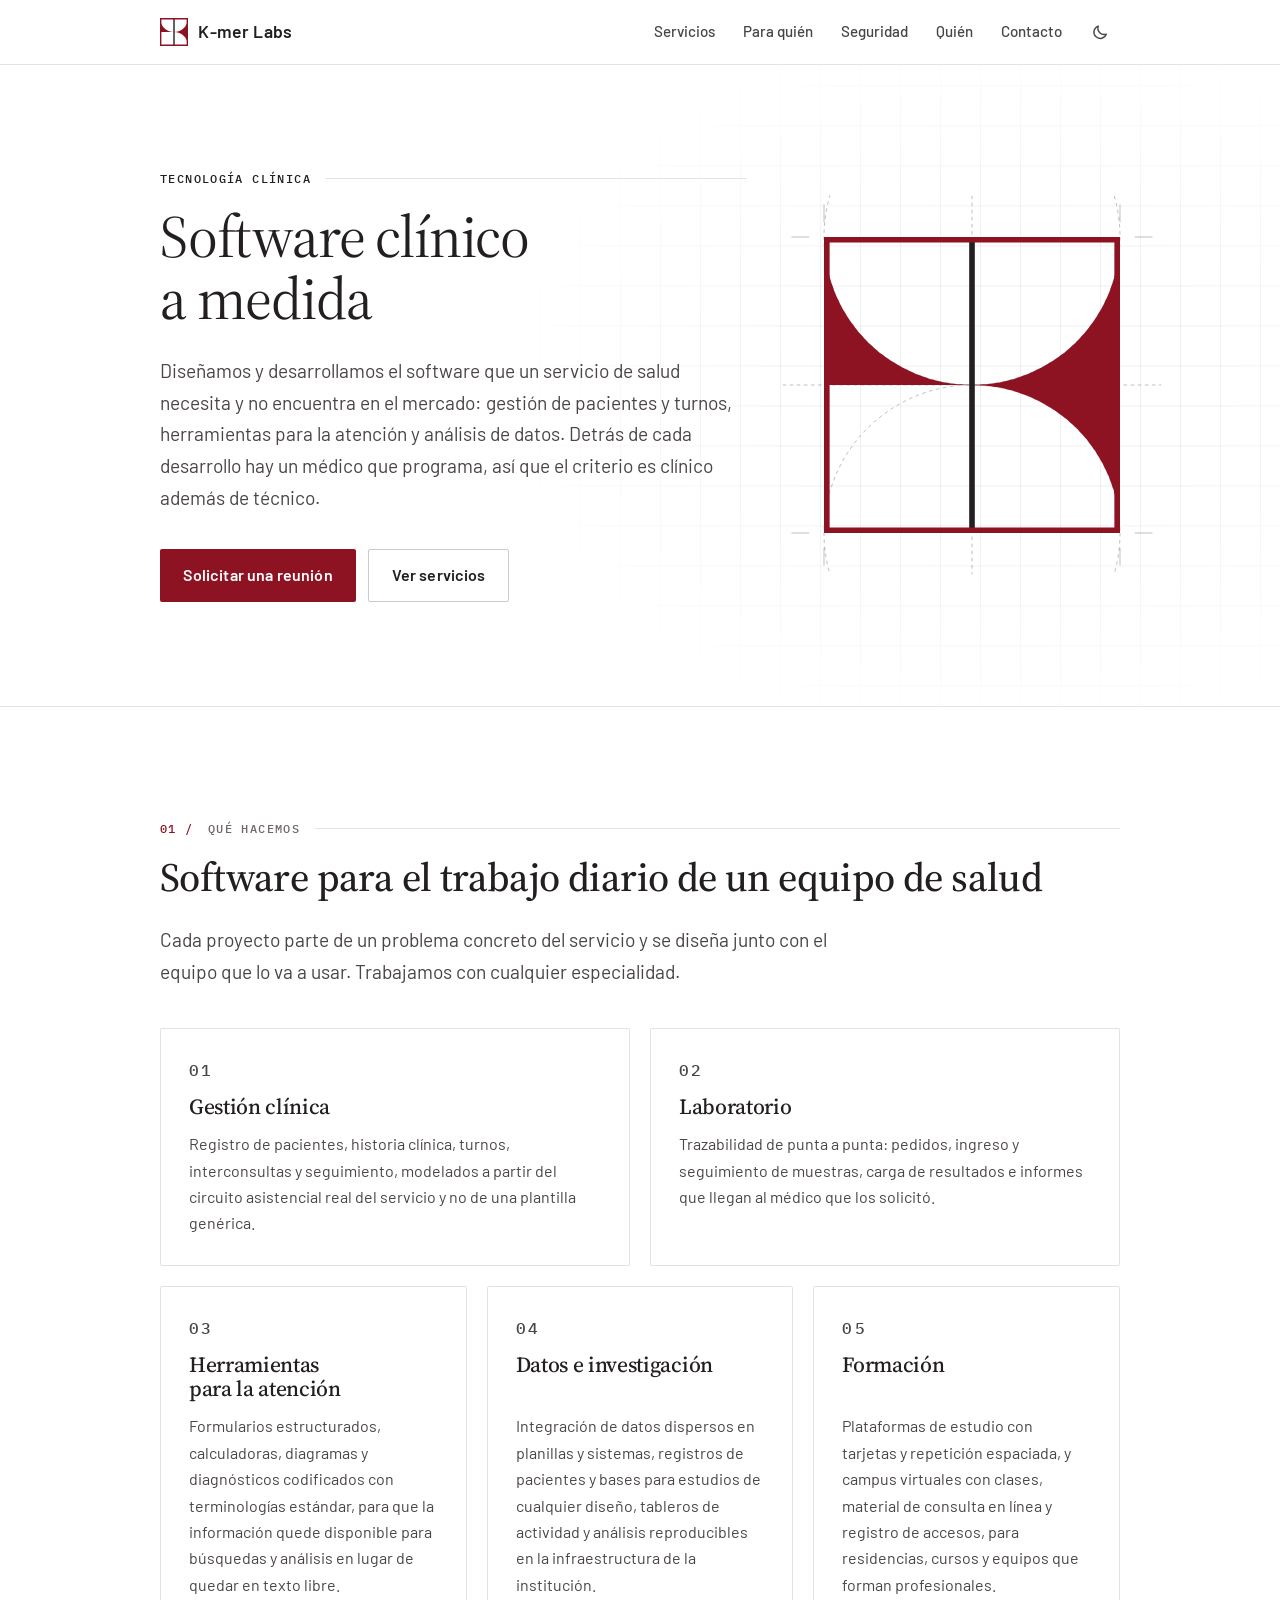
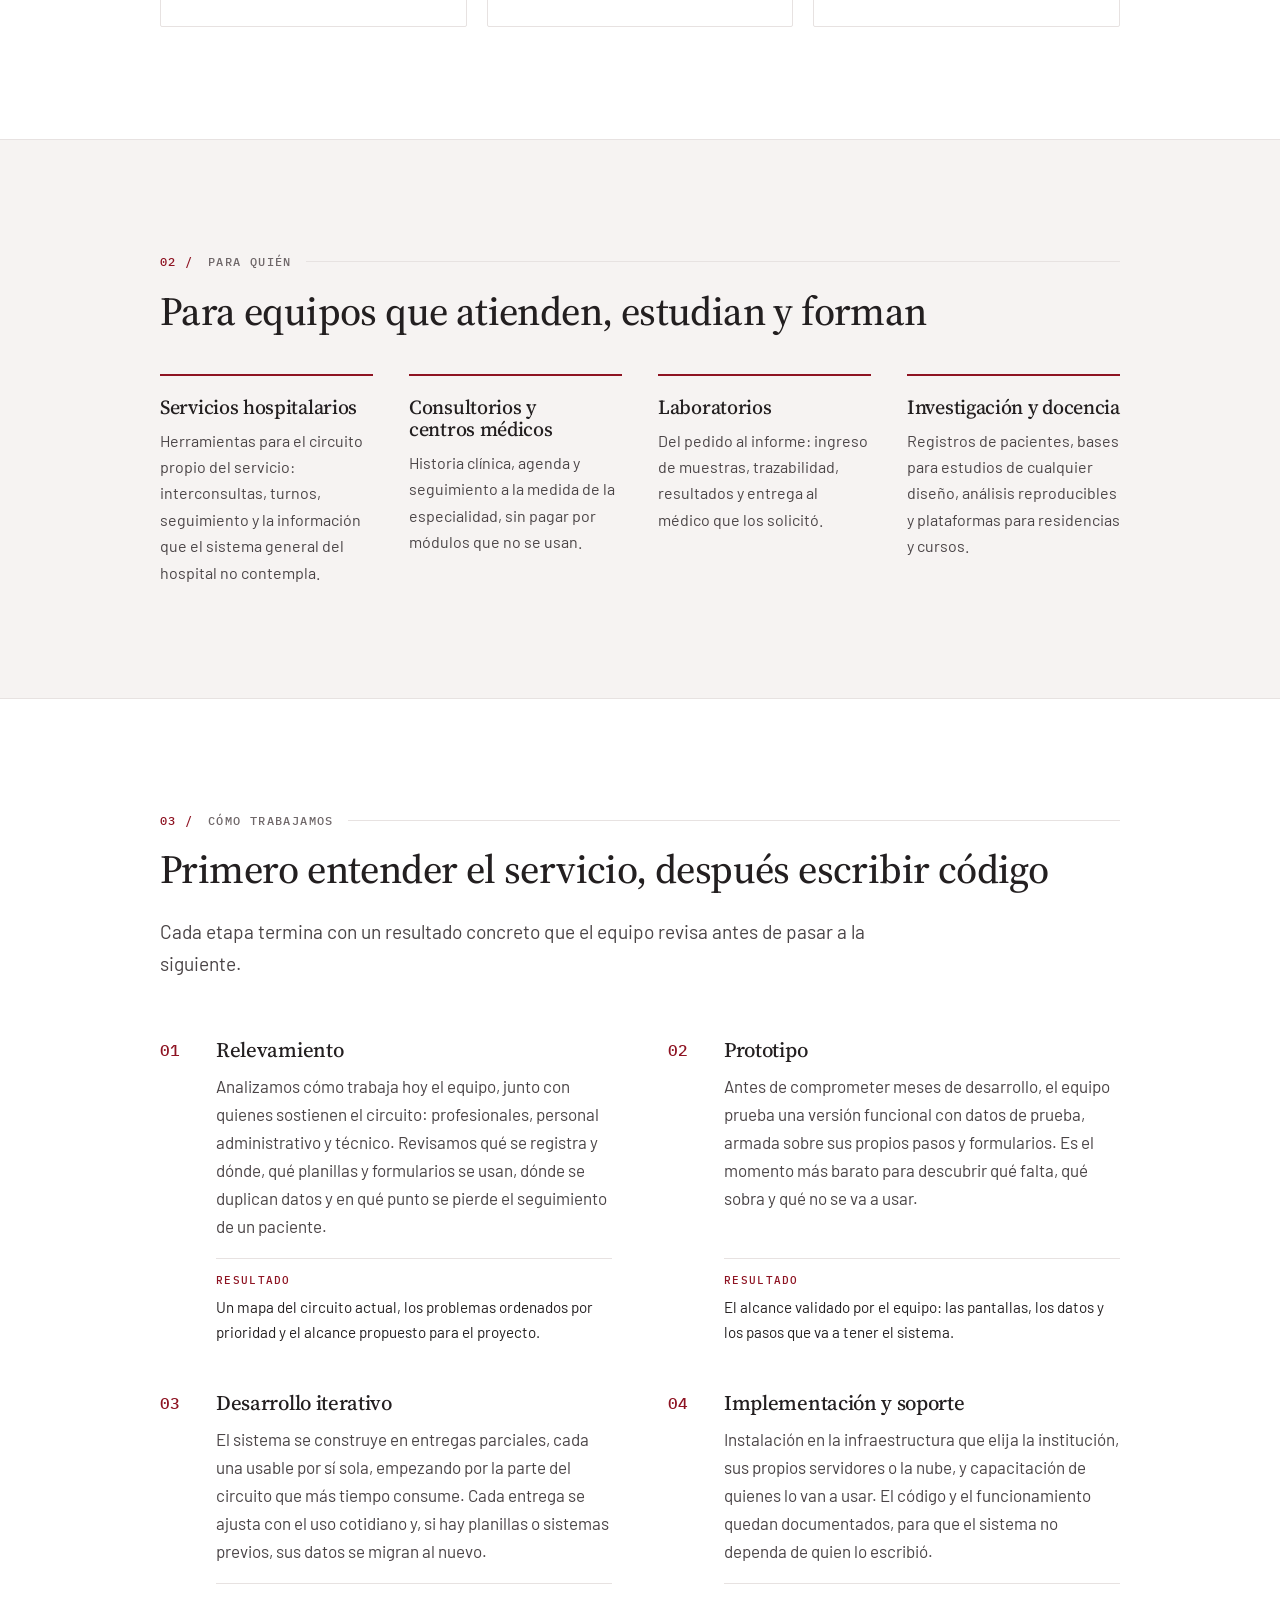
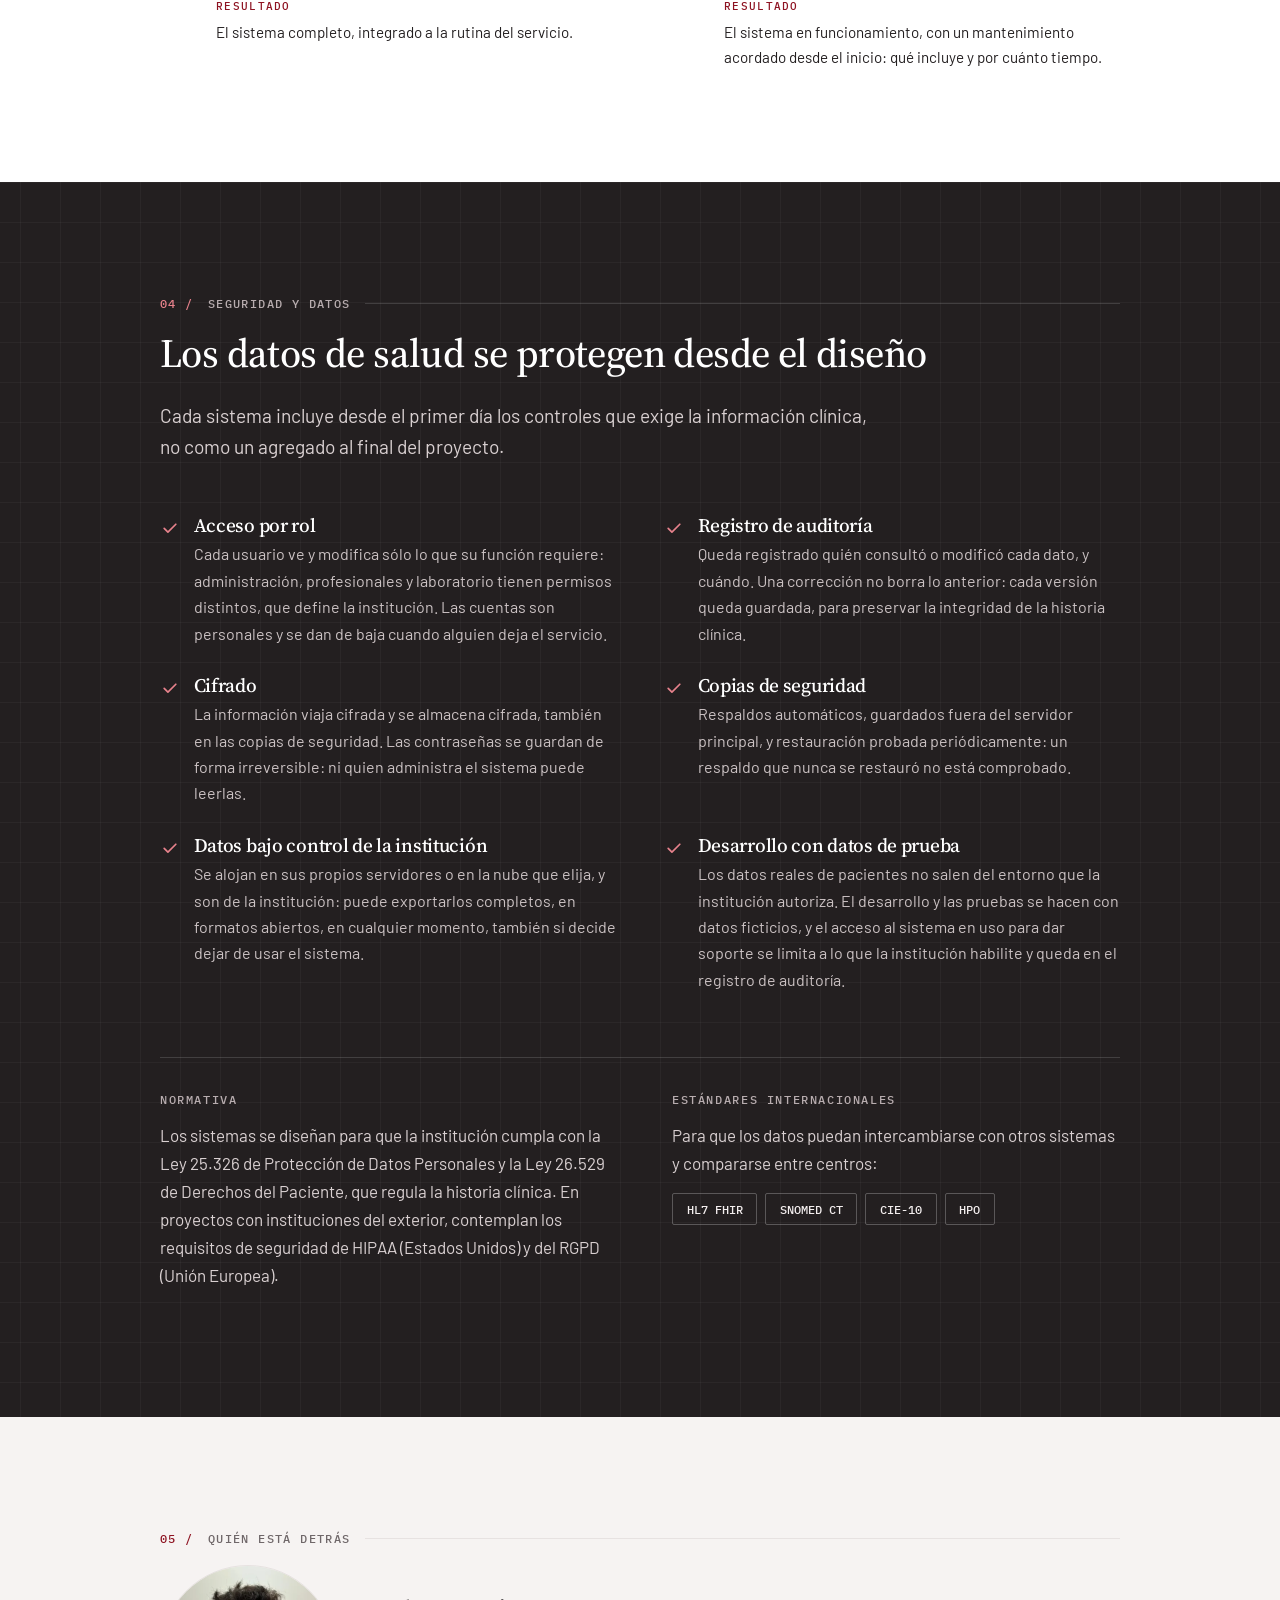
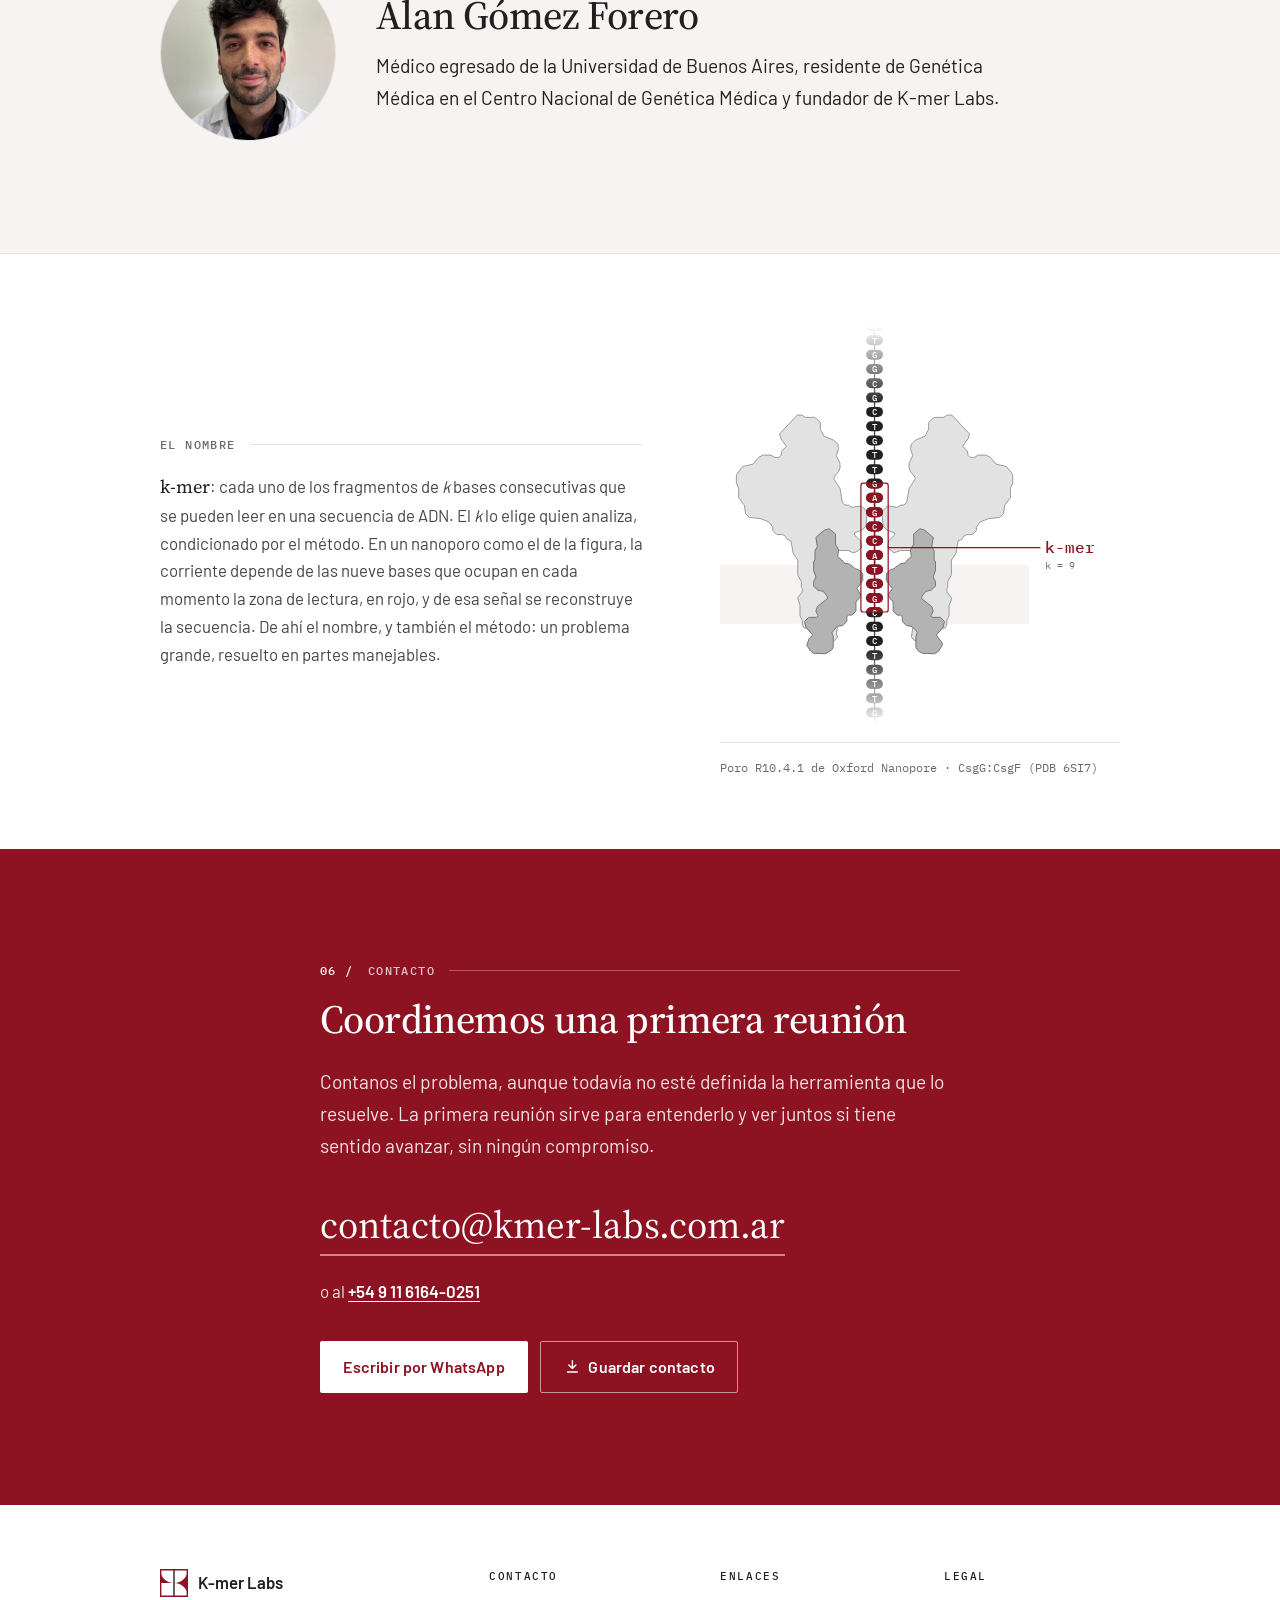
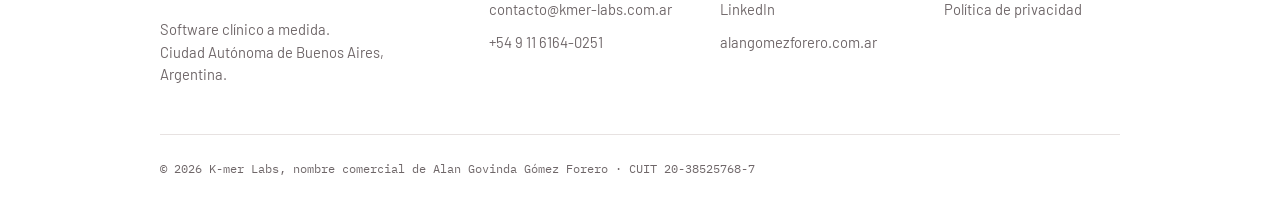
==== commit cbc35311: "Saca la sección del constructor de árboles familiares Por ahora la portada no enlaza al constructor;" ====
--- a/index.html
+++ b/index.html
@@ -39,7 +39,7 @@
     <link rel="preload" href="fonts/barlow-400.woff2" as="font" type="font/woff2" crossorigin>
     <!-- ?v=: GitHub Pages deja que el navegador guarde CSS y JS 10 minutos. Al cambiarlos,
          subir el número: si no, el HTML nuevo se ve un rato con los estilos viejos. -->
-    <link rel="stylesheet" href="styles.css?v=20">
+    <link rel="stylesheet" href="styles.css?v=21">
 
     <script type="application/ld+json">
     {
@@ -280,94 +280,6 @@
                         </p>
                     </li>
                 </ul>
-            </div>
-        </section>
-
-        <!-- ============ Un ejemplo ============ -->
-        <!-- Una herramienta chica y pública que muestra cómo trabajamos. Es de genética
-             porque es lo que hay hecho; la sección vale para cualquier especialidad. -->
-        <section class="section" id="ejemplo">
-            <div class="wrap">
-                <div class="tool">
-                    <div>
-                        <p class="section__label">Ejemplo</p>
-                        <h2 class="section__title">Constructor de árboles familiares</h2>
-                        <p class="lead">
-                            Una herramienta pública y de uso libre, desarrollada para la consulta de genética:
-                            dibuja árboles familiares con la notación estándar —afectados, portadores, gemelos,
-                            consanguinidad— y los exporta en PNG. Funciona íntegramente en el navegador: los datos
-                            cargados no se envían a ningún servidor.
-                        </p>
-                        <div class="btn-row">
-                            <a class="btn btn--primary" href="https://alangomezforero.com.ar/arbol/">
-                                Abrir el constructor
-                                <svg viewBox="0 0 24 24" fill="none" stroke="currentColor" stroke-width="2"
-                                    stroke-linecap="round" stroke-linejoin="round" aria-hidden="true">
-                                    <path d="M5 12h14M13 6l6 6-6 6" />
-                                </svg>
-                            </a>
-                        </div>
-                    </div>
-
-                    <!-- Tres generaciones con la notación estándar: el tío materno afectado y
-                         fallecido, la abuela y la madre portadoras, el paciente señalado con la
-                         flecha y, con el aro, la hermana, que es a quien hay que asesorar. -->
-                    <figure class="tool__figure">
-                        <svg class="ped" viewBox="76 16 228 252" role="img"
-                            aria-label="Árbol familiar de ejemplo en tres generaciones. El tío materno es un varón afectado y fallecido; la abuela y la madre son portadoras; el paciente es un varón afectado y su hermana está señalada para asesoramiento.">
-                            <!-- I: los abuelos maternos -->
-                            <rect class="tr" x="93" y="23" width="34" height="34" />
-                            <circle class="tr" cx="190" cy="40" r="17" />
-                            <circle class="tc" cx="190" cy="40" r="4.5" />
-                            <path class="tr" d="M127 40H173M150 40V95M110 95H190M110 95V113M190 95V113" />
-                            <!-- II: el tío, la madre y el padre -->
-                            <rect class="tf" x="93" y="113" width="34" height="34" />
-                            <path class="tr" d="M85 155L135 105" />
-                            <circle class="tr" cx="190" cy="130" r="17" />
-                            <circle class="tc" cx="190" cy="130" r="4.5" />
-                            <rect class="tr" x="253" y="113" width="34" height="34" />
-                            <path class="tr" d="M207 130H253M230 130V185M190 185H270M190 185V203M270 185V203" />
-                            <!-- III: la hermana y el paciente -->
-                            <circle class="tr" cx="190" cy="220" r="17" />
-                            <circle class="tr tr--accent" cx="190" cy="220" r="26" />
-                            <rect class="tf" x="253" y="203" width="34" height="34" />
-                            <path class="tr tr--accent" d="M235 249L250 234" />
-                            <path class="tf--accent" d="M250 234L242 236L248 242z" />
-                            <text class="tl" x="190" y="248" dy="1em">Hermana</text>
-                            <text class="tl tl--proband" x="270" y="242" dy="1em">Paciente</text>
-                        </svg>
-
-                        <ul class="legend" aria-label="Cómo leer el árbol">
-                            <li>
-                                <svg viewBox="0 0 20 20" aria-hidden="true">
-                                    <rect x="2" y="2" width="16" height="16" fill="none" stroke="currentColor" stroke-width="1.6" />
-                                </svg>Varón
-                            </li>
-                            <li>
-                                <svg viewBox="0 0 20 20" aria-hidden="true">
-                                    <circle cx="10" cy="10" r="8" fill="none" stroke="currentColor" stroke-width="1.6" />
-                                </svg>Mujer
-                            </li>
-                            <li>
-                                <svg viewBox="0 0 20 20" aria-hidden="true">
-                                    <rect x="2" y="2" width="16" height="16" fill="currentColor" />
-                                </svg>Afectado
-                            </li>
-                            <li>
-                                <svg viewBox="0 0 20 20" aria-hidden="true">
-                                    <circle cx="10" cy="10" r="8" fill="none" stroke="currentColor" stroke-width="1.6" />
-                                    <circle cx="10" cy="10" r="3" fill="currentColor" />
-                                </svg>Portadora
-                            </li>
-                            <li>
-                                <svg viewBox="0 0 20 20" aria-hidden="true">
-                                    <rect x="3" y="3" width="14" height="14" fill="none" stroke="currentColor" stroke-width="1.6" />
-                                    <line x1="1" y1="19" x2="19" y2="1" stroke="currentColor" stroke-width="1.6" />
-                                </svg>Fallecido
-                            </li>
-                        </ul>
-                    </figure>
-                </div>
             </div>
         </section>
 
--- a/styles.css
+++ b/styles.css
@@ -92,8 +92,6 @@
     --brand-hover: #6f0e1a;
 
     /* Árbol familiar: el lenguaje canónico es blanco y negro */
-    --ped-line: #4a4446;
-    --ped-fill: #231f20;
 
     /* La retícula de fondo y las líneas de construcción del logo */
     --grid: rgba(35, 31, 32, .07);
@@ -141,8 +139,6 @@
         --mark-red: #c23345;
         --mark-line: #f3eeee;
 
-        --ped-line: #cdc5c6;
-        --ped-fill: #f3eeee;
 
         --grid: rgba(243, 238, 238, .06);
         --guide: rgba(243, 238, 238, .3);
@@ -172,8 +168,6 @@
     --mark-red: #c23345;
     --mark-line: #f3eeee;
 
-    --ped-line: #cdc5c6;
-    --ped-fill: #f3eeee;
 
     --grid: rgba(243, 238, 238, .06);
     --guide: rgba(243, 238, 238, .3);
@@ -707,70 +701,6 @@
 .audience h3 { font-size: 1.25rem; margin-bottom: .6rem; }
 .audience p { margin: 0; font-size: 1rem; color: var(--ink-soft); }
 
-/* ---------- La herramienta: constructor de árboles ---------- */
-.tool {
-    display: grid;
-    grid-template-columns: minmax(0, 1.1fr) minmax(0, 1fr);
-    gap: clamp(2rem, 6vw, 4.5rem);
-    align-items: center;
-}
-
-@media (max-width: 46rem) {
-    .tool { grid-template-columns: minmax(0, 1fr); }
-}
-
-.tool .lead { margin-bottom: 2rem; }
-
-.tool__figure {
-    margin: 0;
-    background: var(--paper-raised);
-    border: 1px solid var(--rule);
-    border-radius: var(--radius);
-    padding: clamp(1.25rem, 4vw, 2rem);
-    box-shadow: var(--shadow);
-}
-
-.ped { display: block; width: 100%; height: auto; }
-
-.ped .tr {
-    fill: none;
-    stroke: var(--ped-line);
-    stroke-width: 1.4;
-    stroke-linecap: round;
-    stroke-linejoin: round;
-}
-
-.ped .tf { fill: var(--ped-fill); stroke: var(--ped-line); stroke-width: 1.4; }
-.ped .tc { fill: var(--ped-line); }
-.ped .tr--accent { stroke: var(--accent); stroke-width: 1.6; }
-.ped .tf--accent { fill: var(--accent); stroke: none; }
-
-.ped .tl {
-    font-family: var(--font-body);
-    font-size: 11px;
-    font-weight: 500;
-    fill: var(--ink-muted);
-    text-anchor: middle;
-}
-
-.ped .tl--proband { fill: var(--accent); font-weight: 600; }
-
-/* Leyenda de símbolos: para leer el árbol de al lado */
-.legend {
-    display: flex;
-    flex-wrap: wrap;
-    gap: .5rem 1.25rem;
-    margin: 1.25rem 0 0;
-    padding: 1rem 0 0;
-    border-top: 1px solid var(--rule);
-    font-size: .8rem;
-    color: var(--ink-muted);
-    list-style: none;
-}
-
-.legend li { display: flex; align-items: center; gap: .4rem; }
-.legend svg { width: 15px; height: 15px; flex-shrink: 0; }
-
 /* ---------- Cómo trabajamos ---------- */
 /* Los pasos: el número en el margen, en el renglón del título */
 .steps {
@@ -1096,9 +1026,7 @@
         .section .section__title,
         .section .lead,
         .audience li,
-        .facts,
         .steps__item,
-        .tool__figure,
         .card {
             animation: rise var(--ease-out) both;
             animation-timeline: view();   /* después del atajo: animation lo resetea */
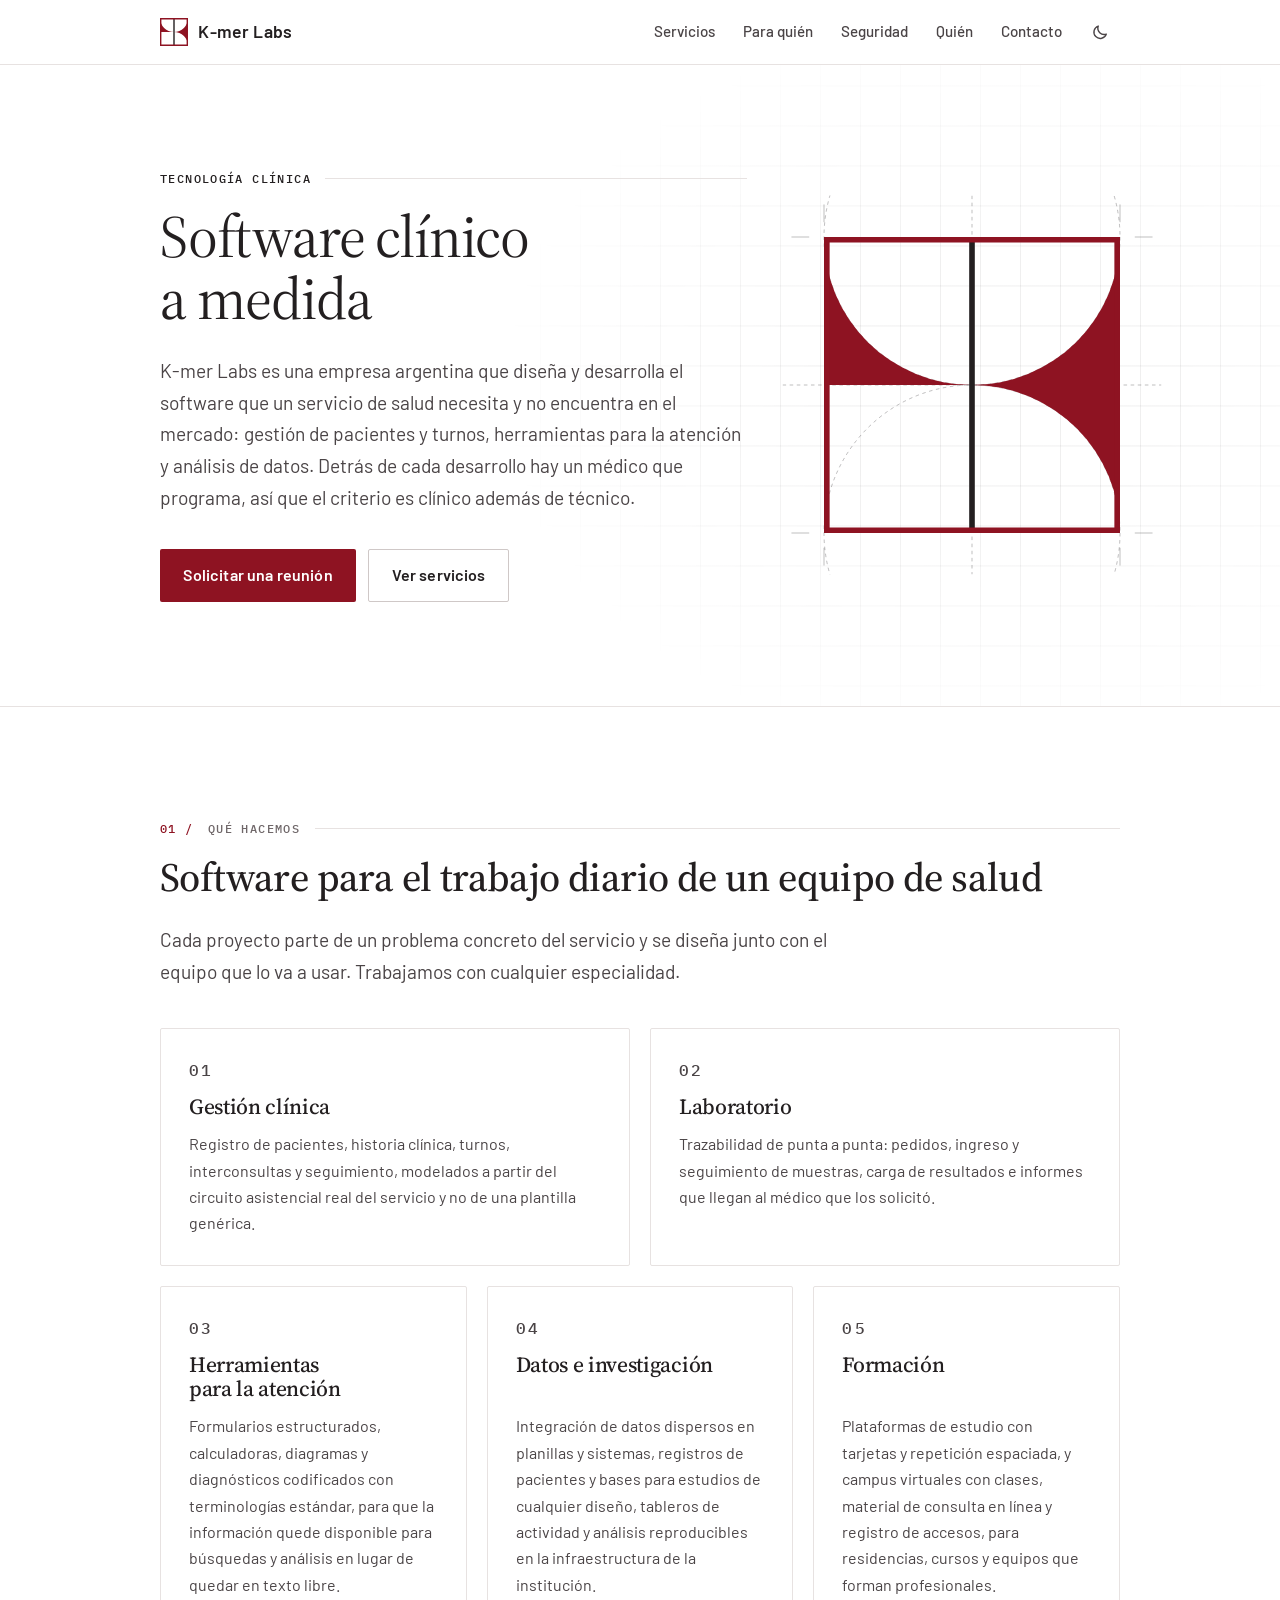
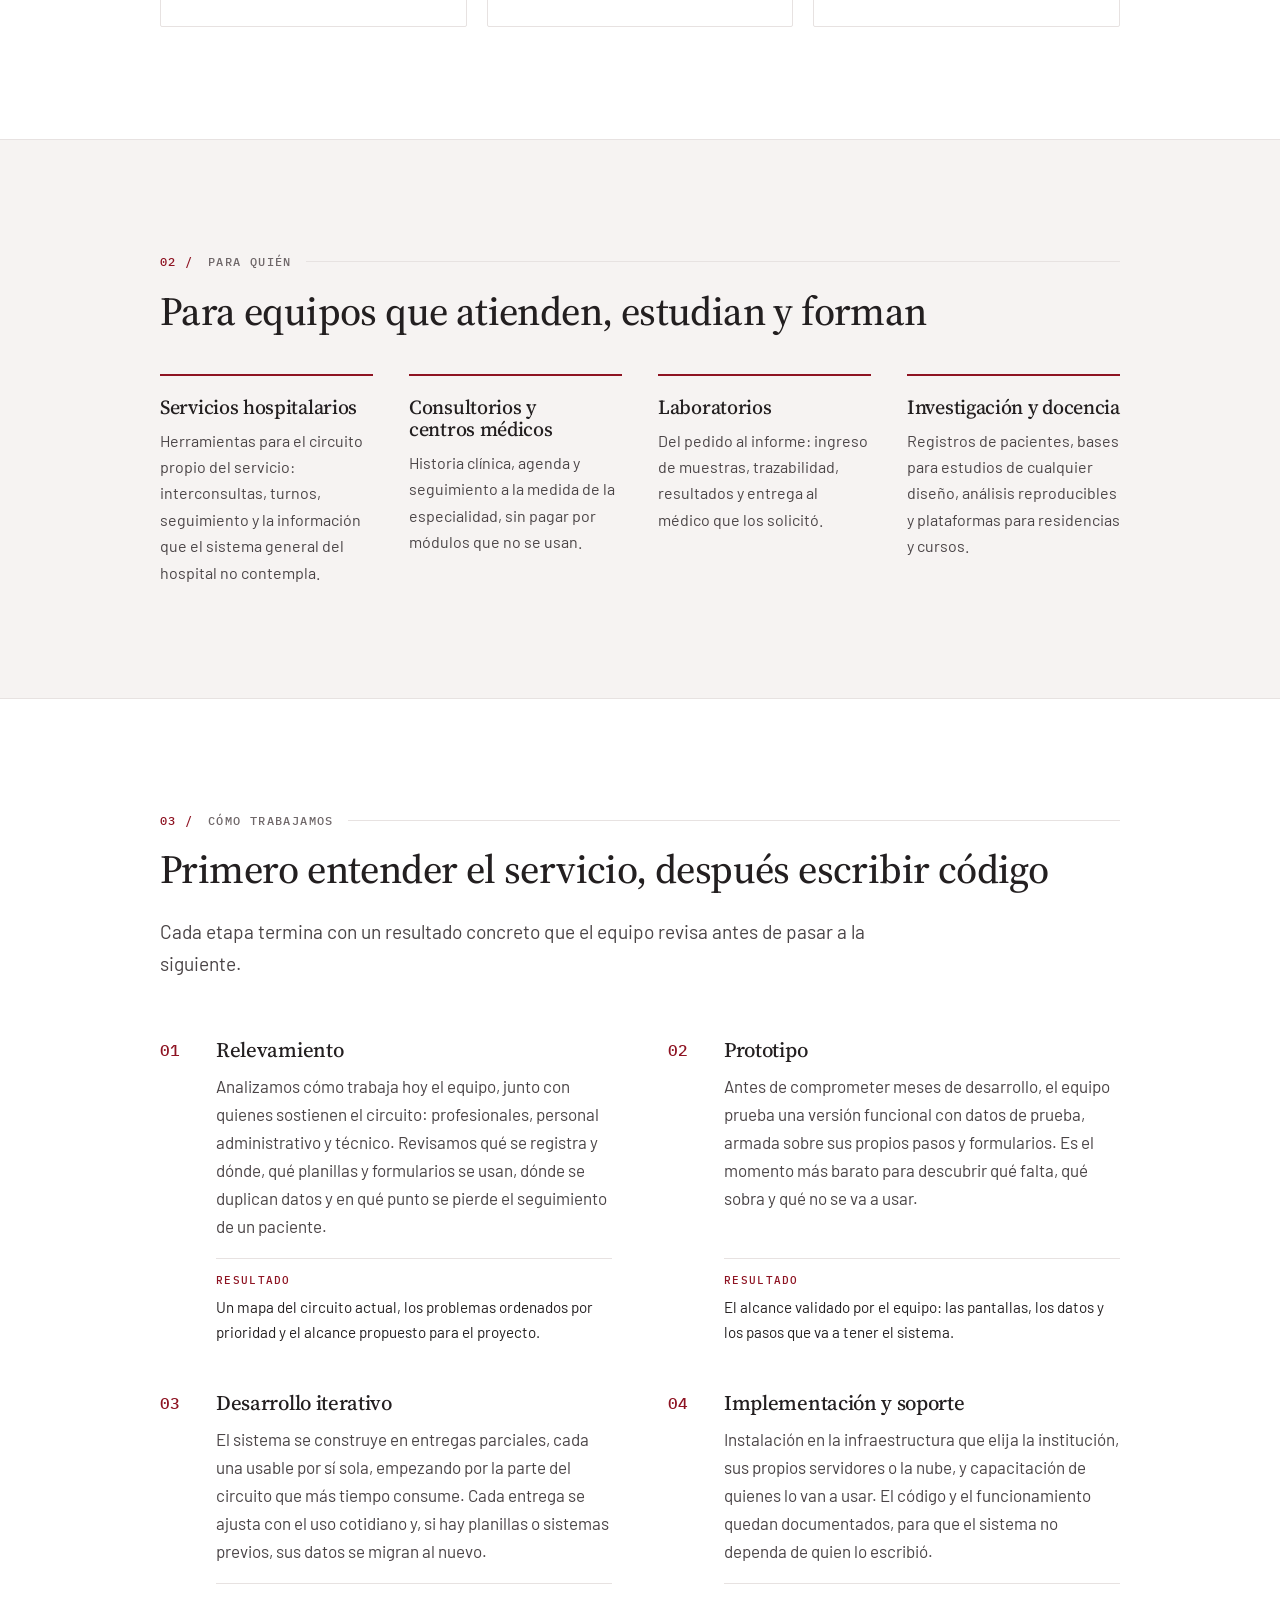
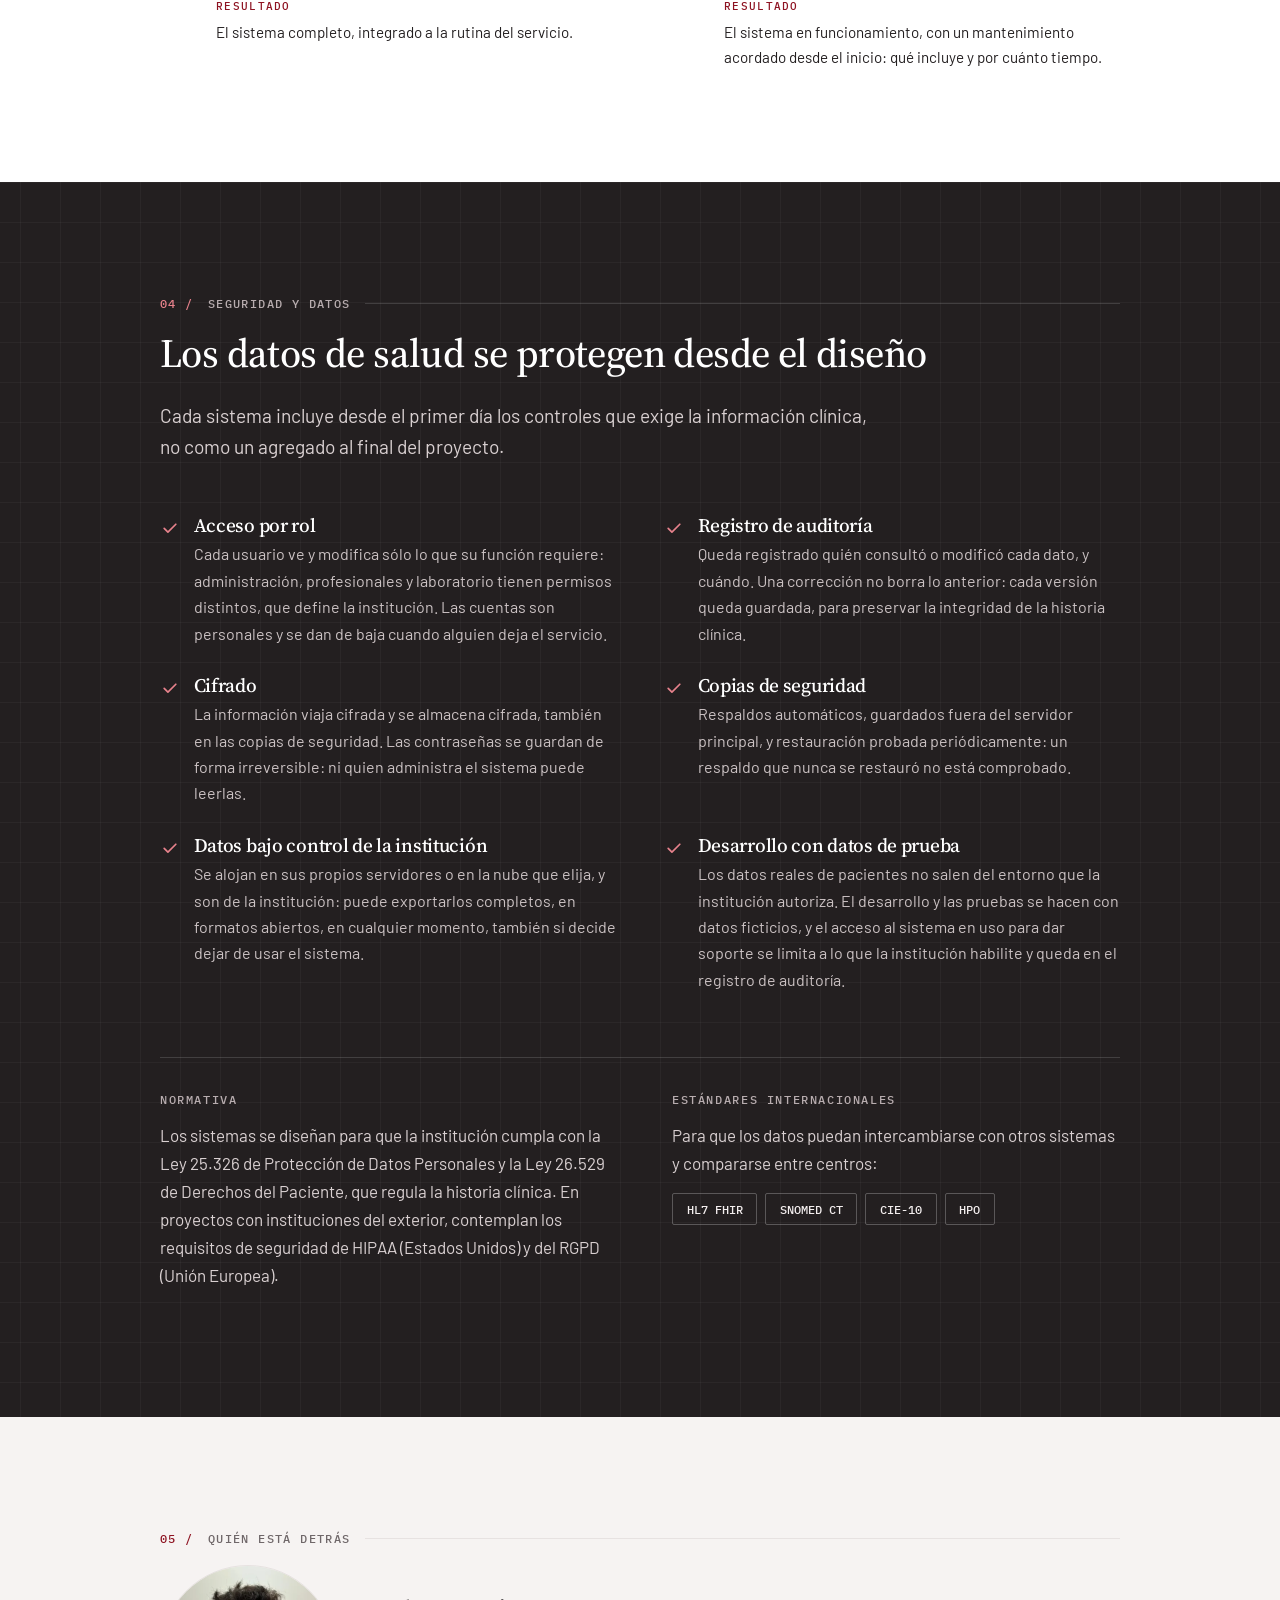
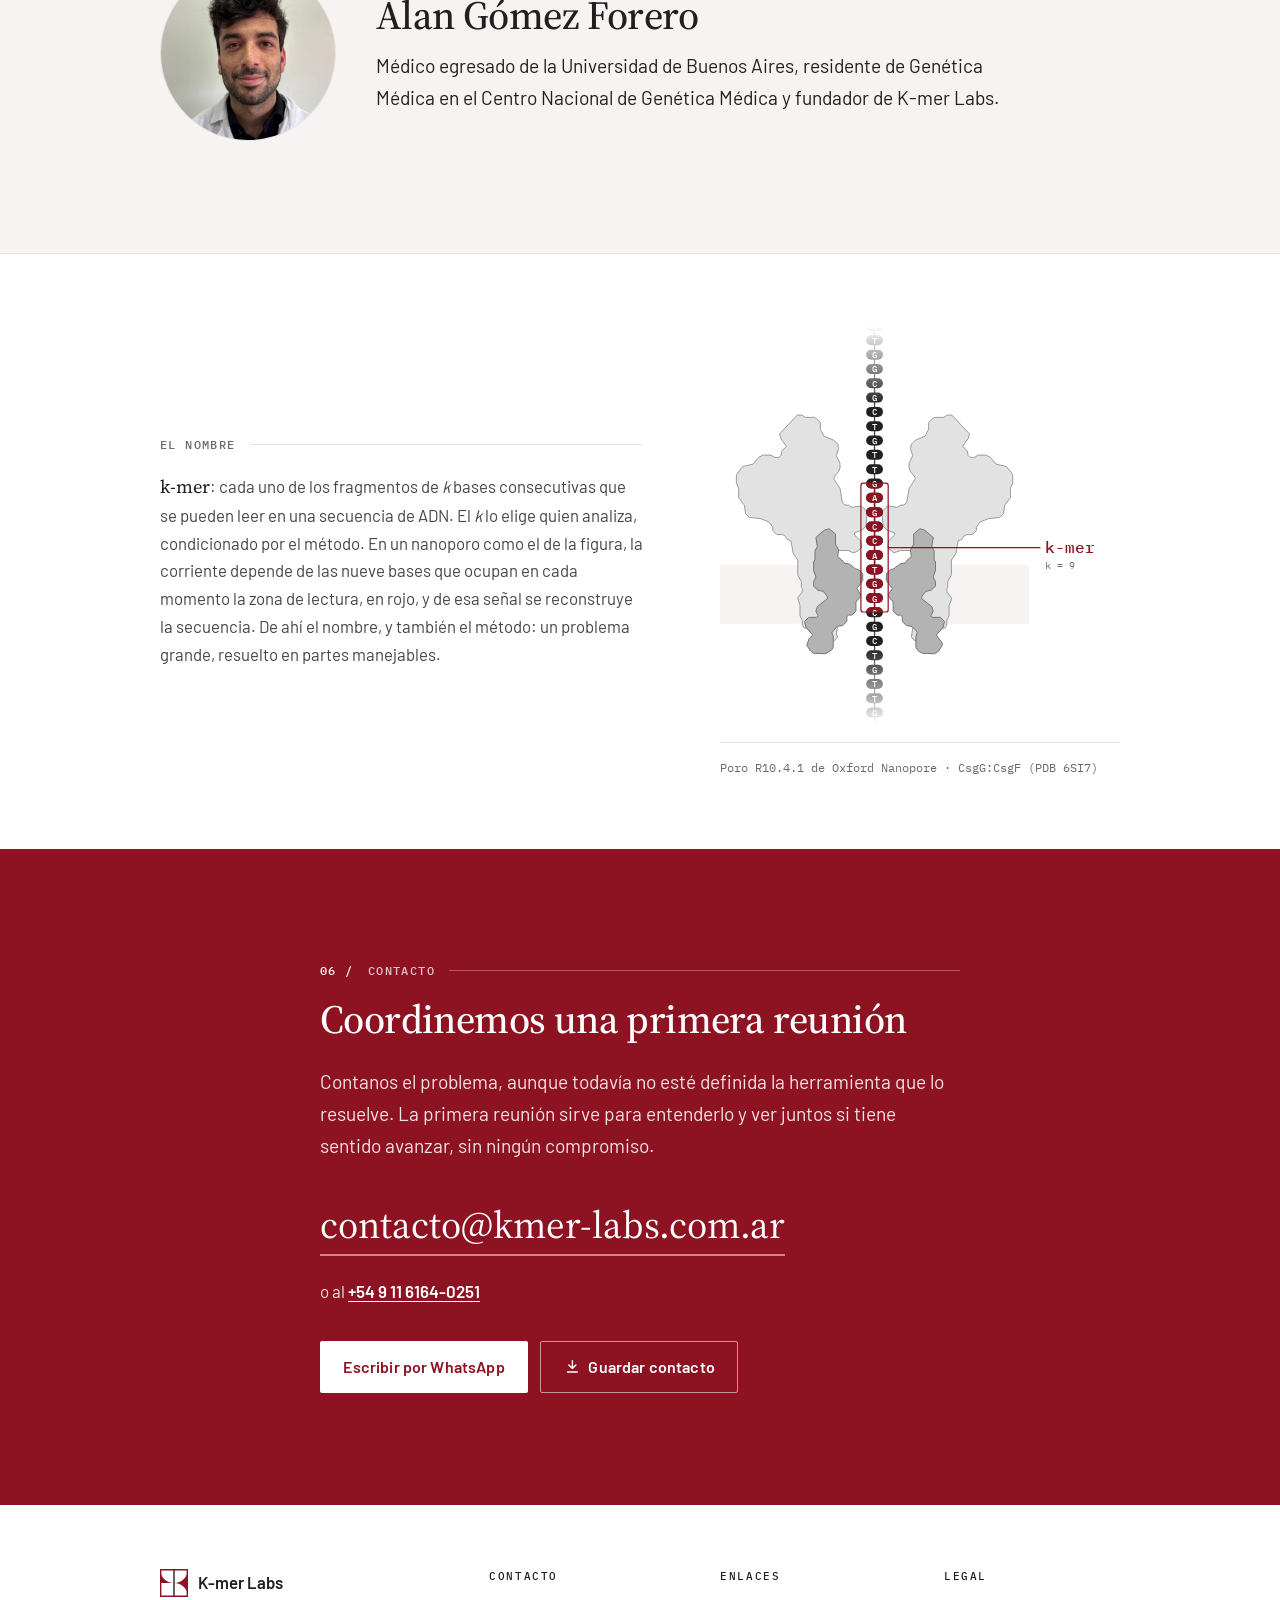
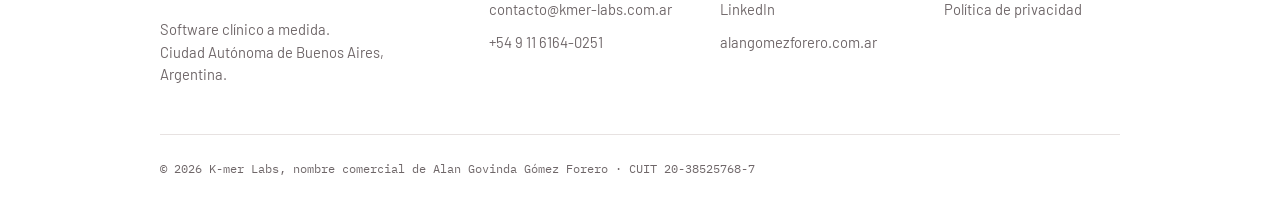
==== commit 01956e4b: "Definición explícita de la marca para no confundirla con otras «k-mer» - Portada: el texto de entrad" ====
--- a/index.html
+++ b/index.html
@@ -9,7 +9,9 @@
         content="K-mer Labs diseña y desarrolla software clínico a medida para servicios de salud, consultorios, laboratorios e instituciones: gestión de pacientes y turnos, circuitos de laboratorio, herramientas para la consulta, investigación y formación.">
 
     <link rel="canonical" href="https://kmer-labs.com.ar/">
+    <link rel="icon" href="favicon.ico" sizes="32x32">
     <link rel="icon" href="favicon.svg" type="image/svg+xml">
+    <link rel="icon" href="favicon-192.png" sizes="192x192" type="image/png">
     <link rel="apple-touch-icon" href="apple-touch-icon.png">
     <meta name="theme-color" content="#8e1322">
 
@@ -41,30 +43,80 @@
          subir el número: si no, el HTML nuevo se ve un rato con los estilos viejos. -->
     <link rel="stylesheet" href="styles.css?v=21">
 
+    <!-- Datos estructurados. WebSite le da a Google el nombre del sitio en los resultados;
+         Organization y Person son lo que buscadores y asistentes de IA leen como ficha.
+         Todo lo que dice acá tiene que estar también en el texto visible de la página. -->
     <script type="application/ld+json">
     {
       "@context": "https://schema.org",
-      "@type": "Organization",
-      "name": "K-mer Labs",
-      "url": "https://kmer-labs.com.ar",
-      "logo": "https://kmer-labs.com.ar/apple-touch-icon.png",
-      "slogan": "Software clínico a medida",
-      "description": "Diseño y desarrollo de software clínico a medida para servicios de salud, consultorios, laboratorios e instituciones.",
-      "email": "contacto@kmer-labs.com.ar",
-      "telephone": "+54 9 11 6164-0251",
-      "address": {
-        "@type": "PostalAddress",
-        "addressLocality": "Ciudad Autónoma de Buenos Aires",
-        "addressCountry": "AR"
-      },
-      "taxID": "20-38525768-7",
-      "founder": {
-        "@type": "Person",
-        "name": "Alan Gómez Forero",
-        "url": "https://alangomezforero.com.ar",
-        "image": "https://kmer-labs.com.ar/img/retrato.webp",
-        "sameAs": ["https://www.linkedin.com/in/alangomezforero/"]
-      }
+      "@graph": [
+        {
+          "@type": "WebSite",
+          "@id": "https://kmer-labs.com.ar/#website",
+          "url": "https://kmer-labs.com.ar/",
+          "name": "K-mer Labs",
+          "alternateName": ["Kmer Labs", "kmer-labs.com.ar", "K-mer Labs, software clínico a medida"],
+          "inLanguage": "es-AR",
+          "publisher": { "@id": "https://kmer-labs.com.ar/#org" }
+        },
+        {
+          "@type": "Organization",
+          "@id": "https://kmer-labs.com.ar/#org",
+          "name": "K-mer Labs",
+          "alternateName": "Kmer Labs",
+          "disambiguatingDescription": "Empresa argentina, con sede en Buenos Aires, que desarrolla software clínico a medida para servicios de salud, consultorios y laboratorios: historia clínica, turnos, circuitos de laboratorio y registros de pacientes.",
+          "url": "https://kmer-labs.com.ar/",
+          "logo": "https://kmer-labs.com.ar/apple-touch-icon.png",
+          "image": "https://kmer-labs.com.ar/og.png",
+          "slogan": "Software clínico a medida",
+          "description": "Diseño y desarrollo de software clínico a medida para servicios de salud, consultorios, laboratorios e instituciones: gestión de pacientes y turnos, circuitos de laboratorio, herramientas para la consulta, investigación y formación. Lo dirige un médico que programa.",
+          "email": "contacto@kmer-labs.com.ar",
+          "telephone": "+54 9 11 6164-0251",
+          "address": {
+            "@type": "PostalAddress",
+            "addressLocality": "Ciudad Autónoma de Buenos Aires",
+            "addressCountry": "AR"
+          },
+          "areaServed": { "@type": "Country", "name": "Argentina" },
+          "taxID": "20-38525768-7",
+          "founder": { "@id": "https://kmer-labs.com.ar/#alan" },
+          "knowsAbout": [
+            "Software clínico", "Historia clínica electrónica", "Gestión de turnos",
+            "Sistemas de información de laboratorio", "Registros de pacientes",
+            "HL7 FHIR", "SNOMED CT", "CIE-10", "Human Phenotype Ontology (HPO)",
+            "Ley 25.326 de Protección de Datos Personales", "Ley 26.529 de Derechos del Paciente",
+            "Genética médica", "Bioinformática"
+          ],
+          "hasOfferCatalog": {
+            "@type": "OfferCatalog",
+            "name": "Servicios",
+            "itemListElement": [
+              { "@type": "Offer", "itemOffered": { "@type": "Service", "name": "Gestión clínica",
+                "description": "Registro de pacientes, historia clínica, turnos, interconsultas y seguimiento, modelados a partir del circuito asistencial real del servicio." } },
+              { "@type": "Offer", "itemOffered": { "@type": "Service", "name": "Laboratorio",
+                "description": "Trazabilidad de punta a punta: pedidos, ingreso y seguimiento de muestras, carga de resultados e informes que llegan al médico que los solicitó." } },
+              { "@type": "Offer", "itemOffered": { "@type": "Service", "name": "Herramientas para la atención",
+                "description": "Formularios estructurados, calculadoras, diagramas y diagnósticos codificados con terminologías estándar." } },
+              { "@type": "Offer", "itemOffered": { "@type": "Service", "name": "Datos e investigación",
+                "description": "Integración de datos dispersos, registros de pacientes, bases para estudios, tableros de actividad y análisis reproducibles." } },
+              { "@type": "Offer", "itemOffered": { "@type": "Service", "name": "Formación",
+                "description": "Plataformas de estudio con tarjetas y repetición espaciada, y campus virtuales para residencias, cursos y equipos de salud." } }
+            ]
+          }
+        },
+        {
+          "@type": "Person",
+          "@id": "https://kmer-labs.com.ar/#alan",
+          "name": "Alan Gómez Forero",
+          "jobTitle": "Fundador",
+          "description": "Médico egresado de la Universidad de Buenos Aires, residente de Genética Médica en el Centro Nacional de Genética Médica y fundador de K-mer Labs.",
+          "url": "https://alangomezforero.com.ar",
+          "image": "https://kmer-labs.com.ar/img/retrato.webp",
+          "alumniOf": { "@type": "CollegeOrUniversity", "name": "Universidad de Buenos Aires" },
+          "worksFor": { "@id": "https://kmer-labs.com.ar/#org" },
+          "sameAs": ["https://alangomezforero.com.ar", "https://www.linkedin.com/in/alangomezforero/"]
+        }
+      ]
     }
     </script>
 </head>
@@ -143,9 +195,9 @@
                         <p class="section__label">Tecnología clínica</p>
                         <h1 class="hero__title">Software clínico a medida</h1>
                         <p class="lead">
-                            Diseñamos y desarrollamos el software que un servicio de salud necesita y no encuentra en
-                            el mercado: gestión de pacientes y turnos, herramientas para la atención y análisis de
-                            datos. Detrás de cada desarrollo hay un médico que programa, así que el criterio es
+                            K-mer Labs es una empresa argentina que diseña y desarrolla el software que un servicio
+                            de salud necesita y no encuentra en el mercado: gestión de pacientes y turnos,
+                            herramientas para la atención y análisis de datos. Detrás de cada desarrollo hay un médico que programa, así que el criterio es
                             clínico además de técnico.
                         </p>
                         <div class="btn-row">
